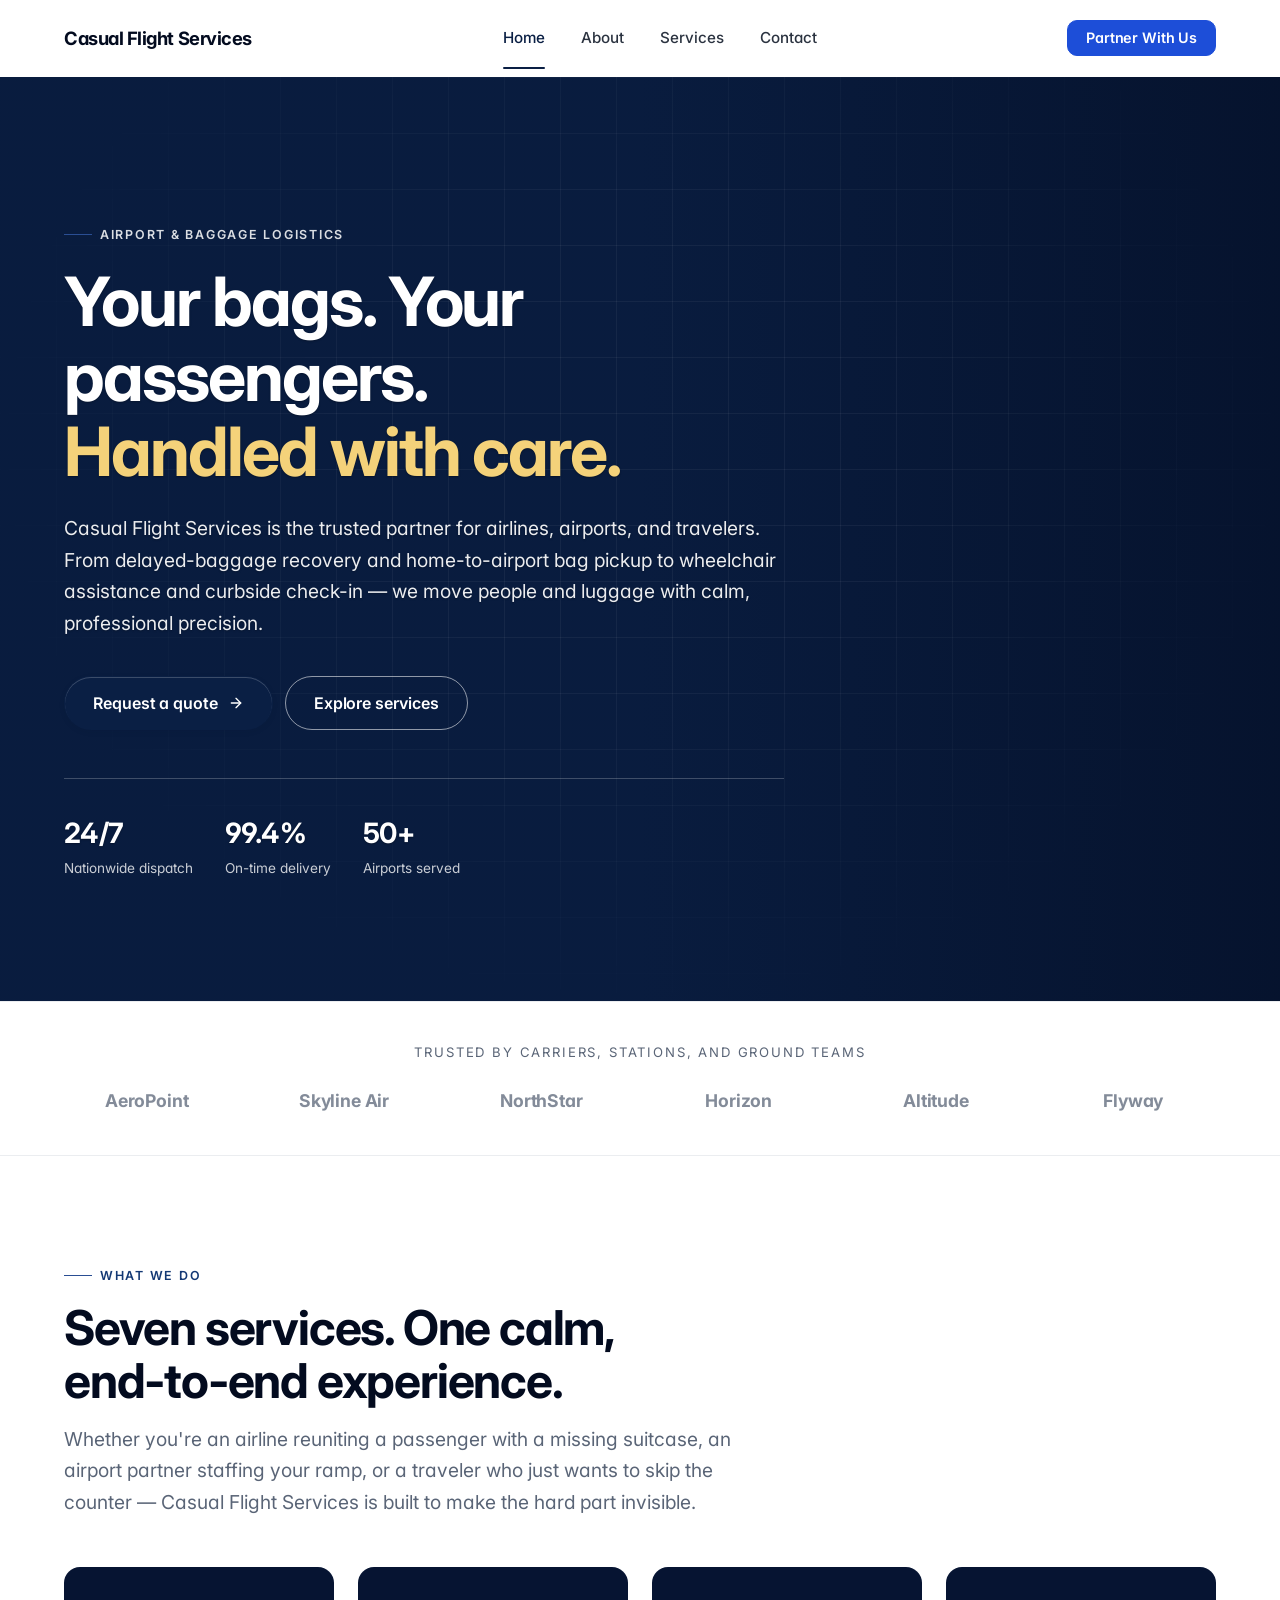
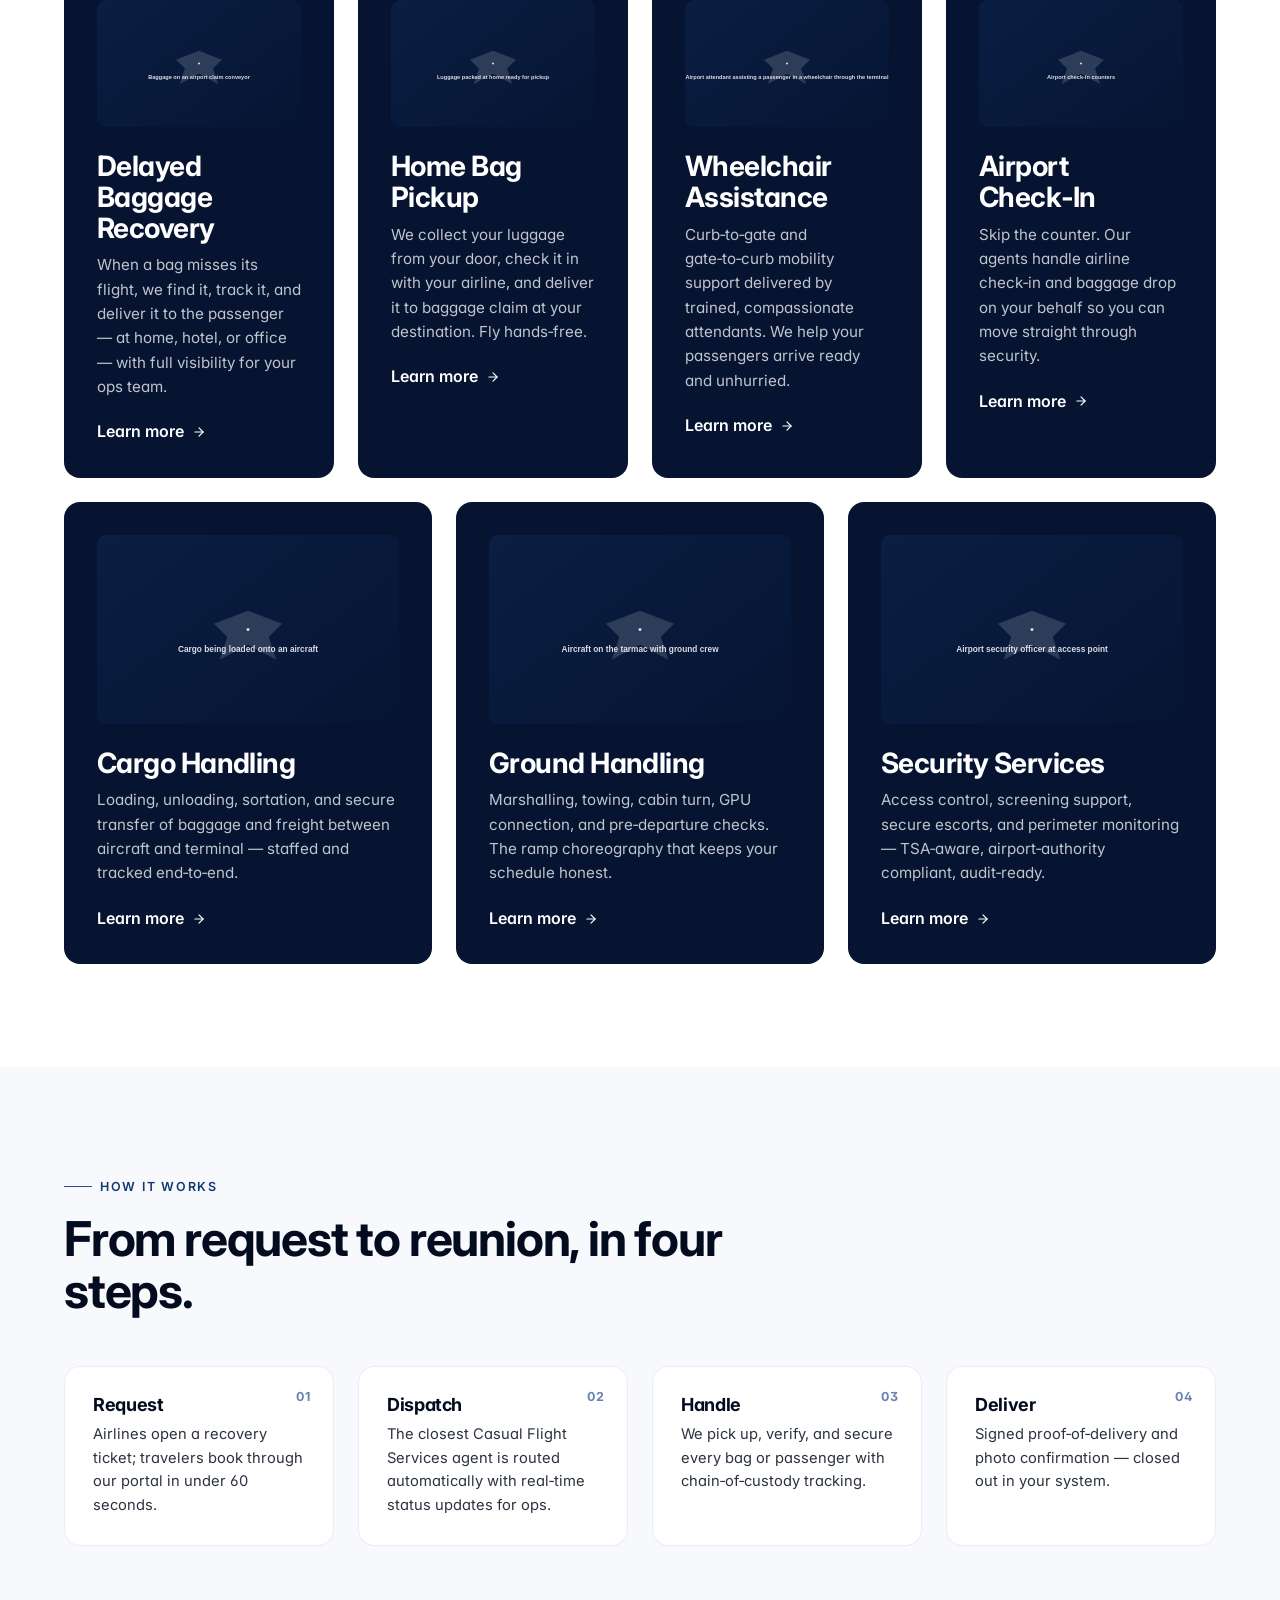
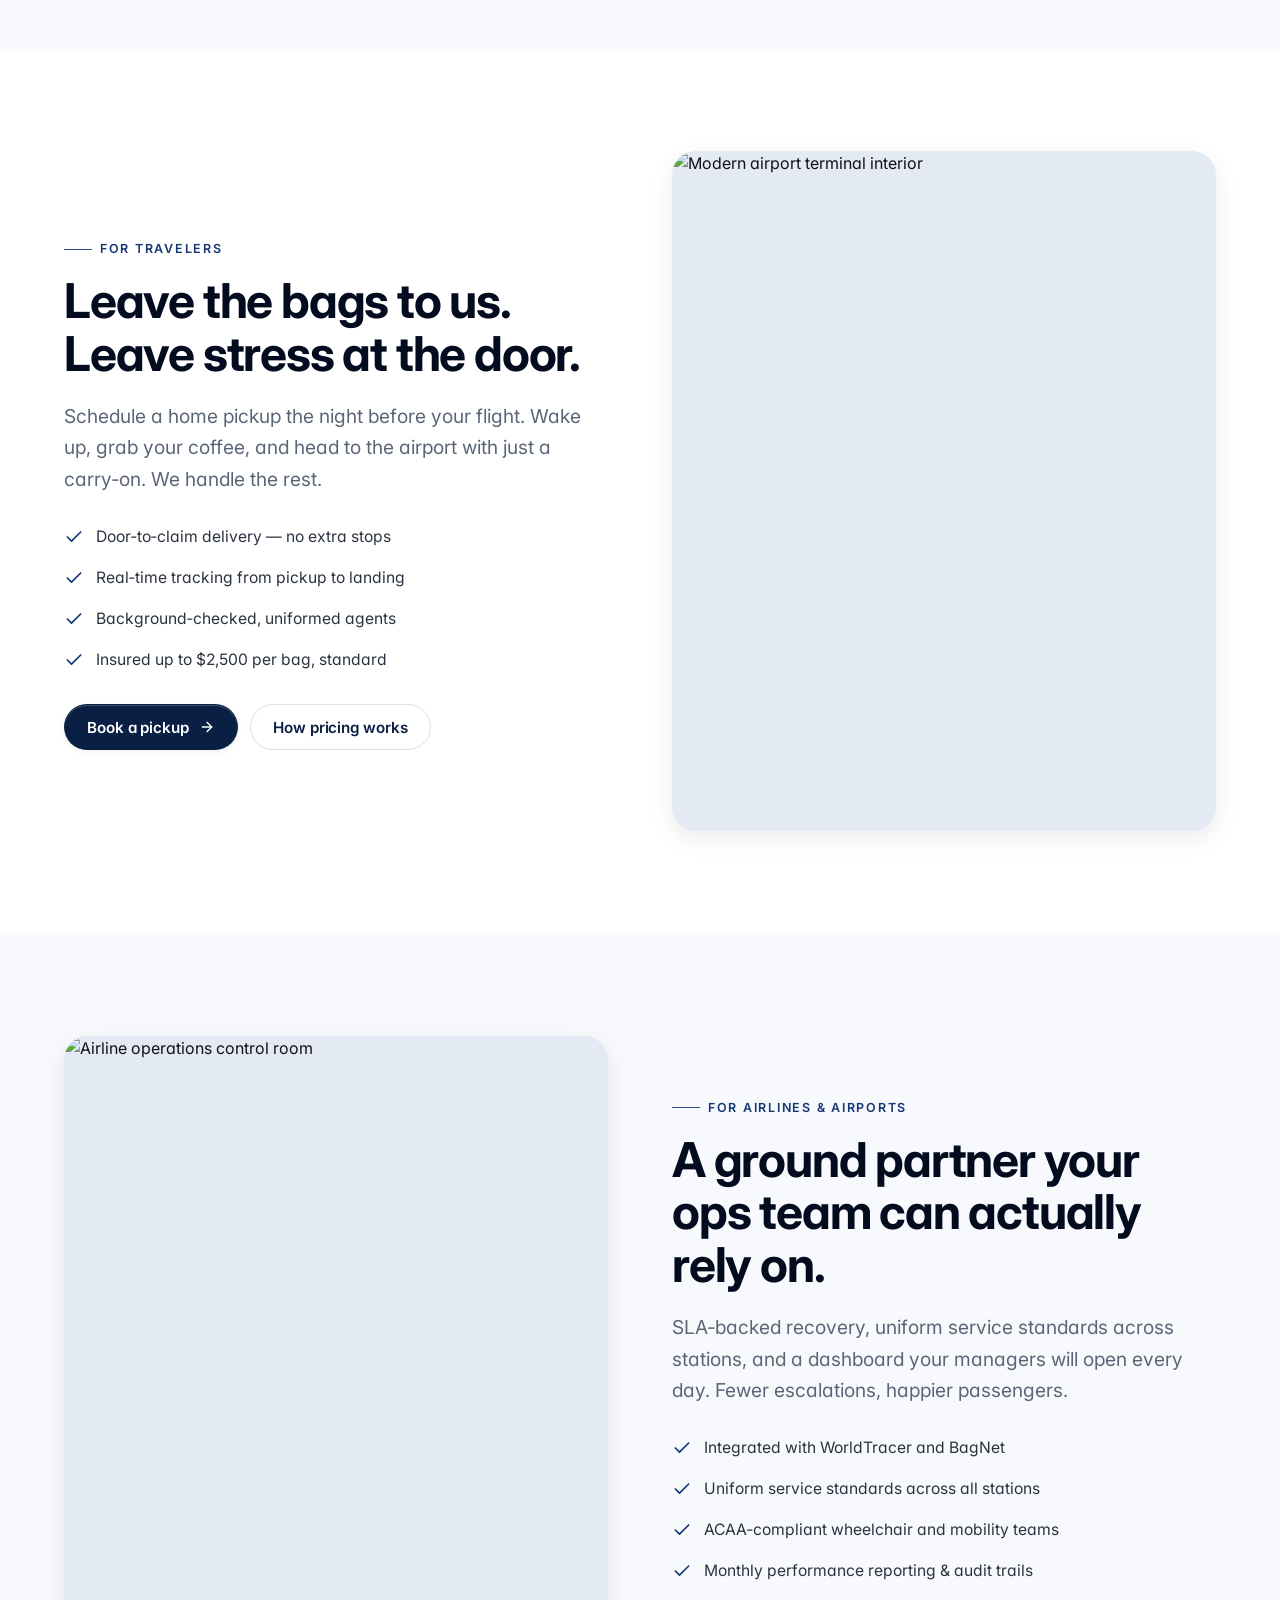
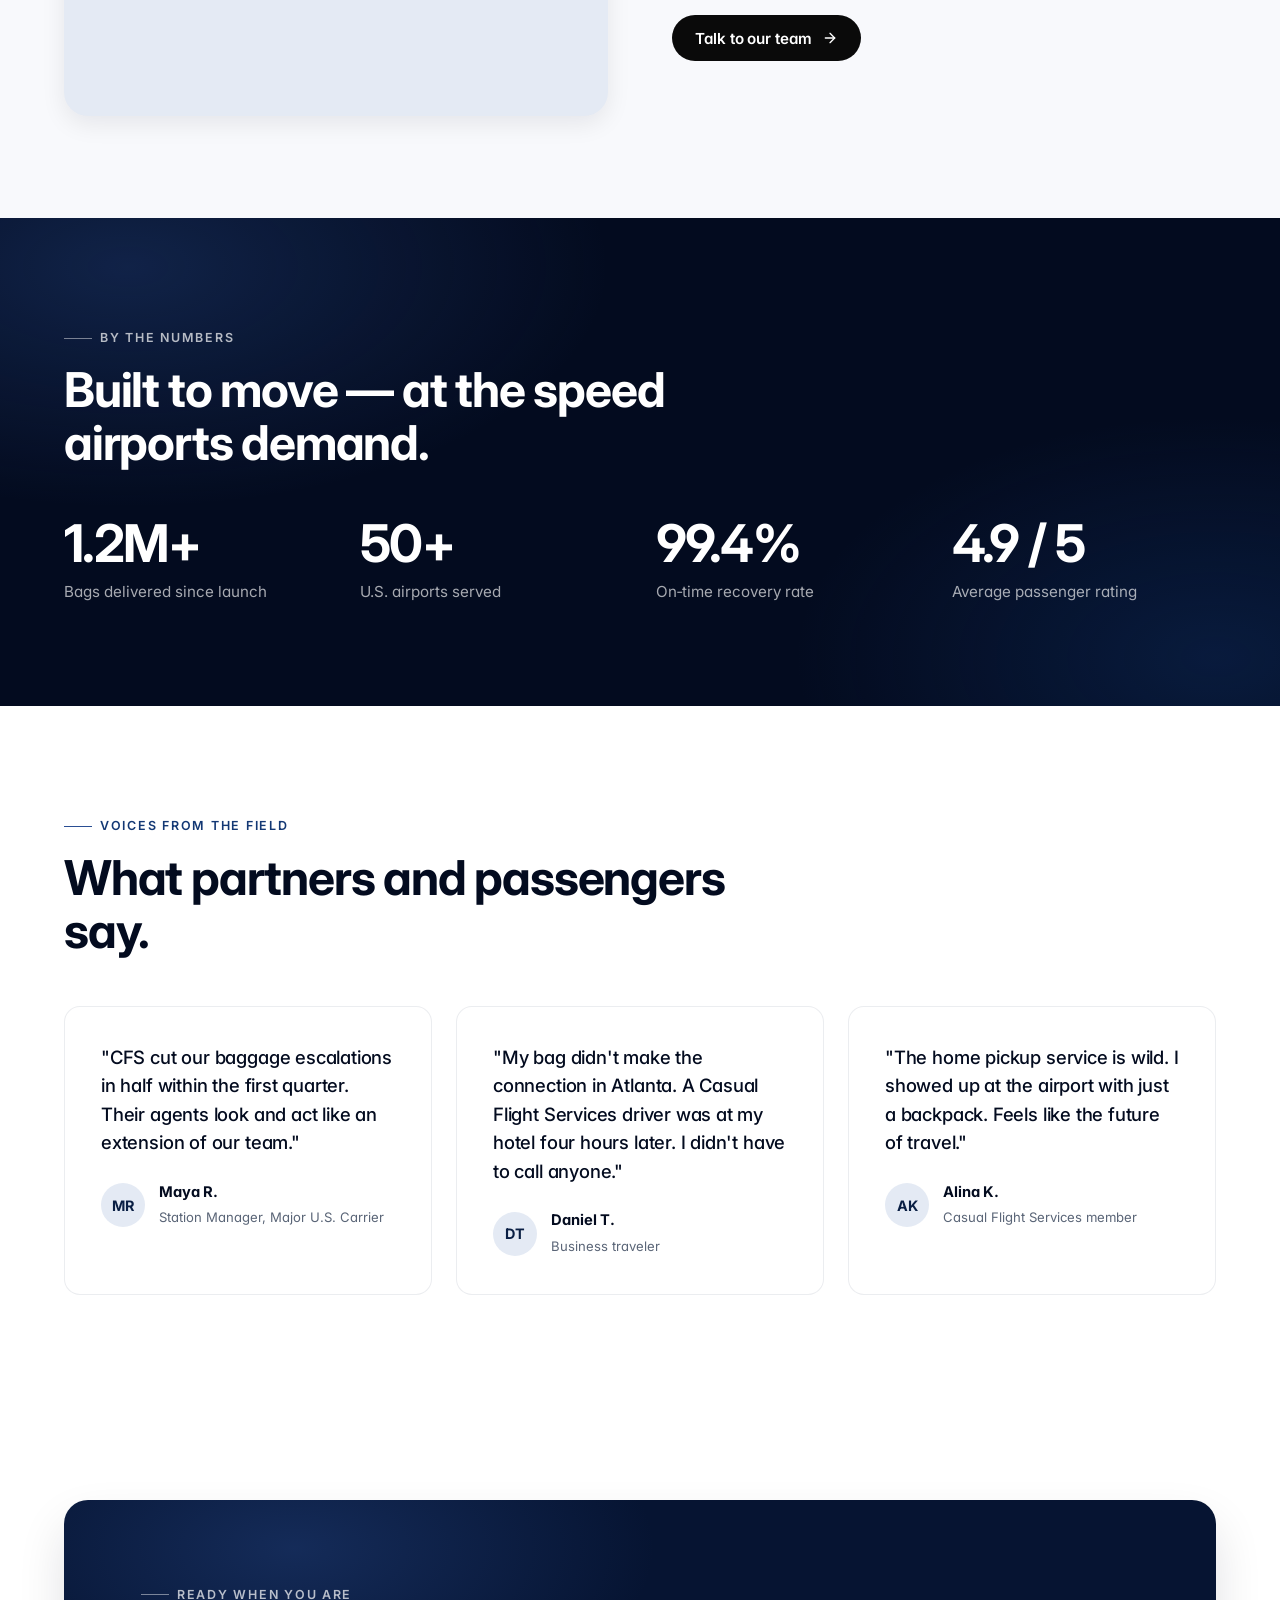
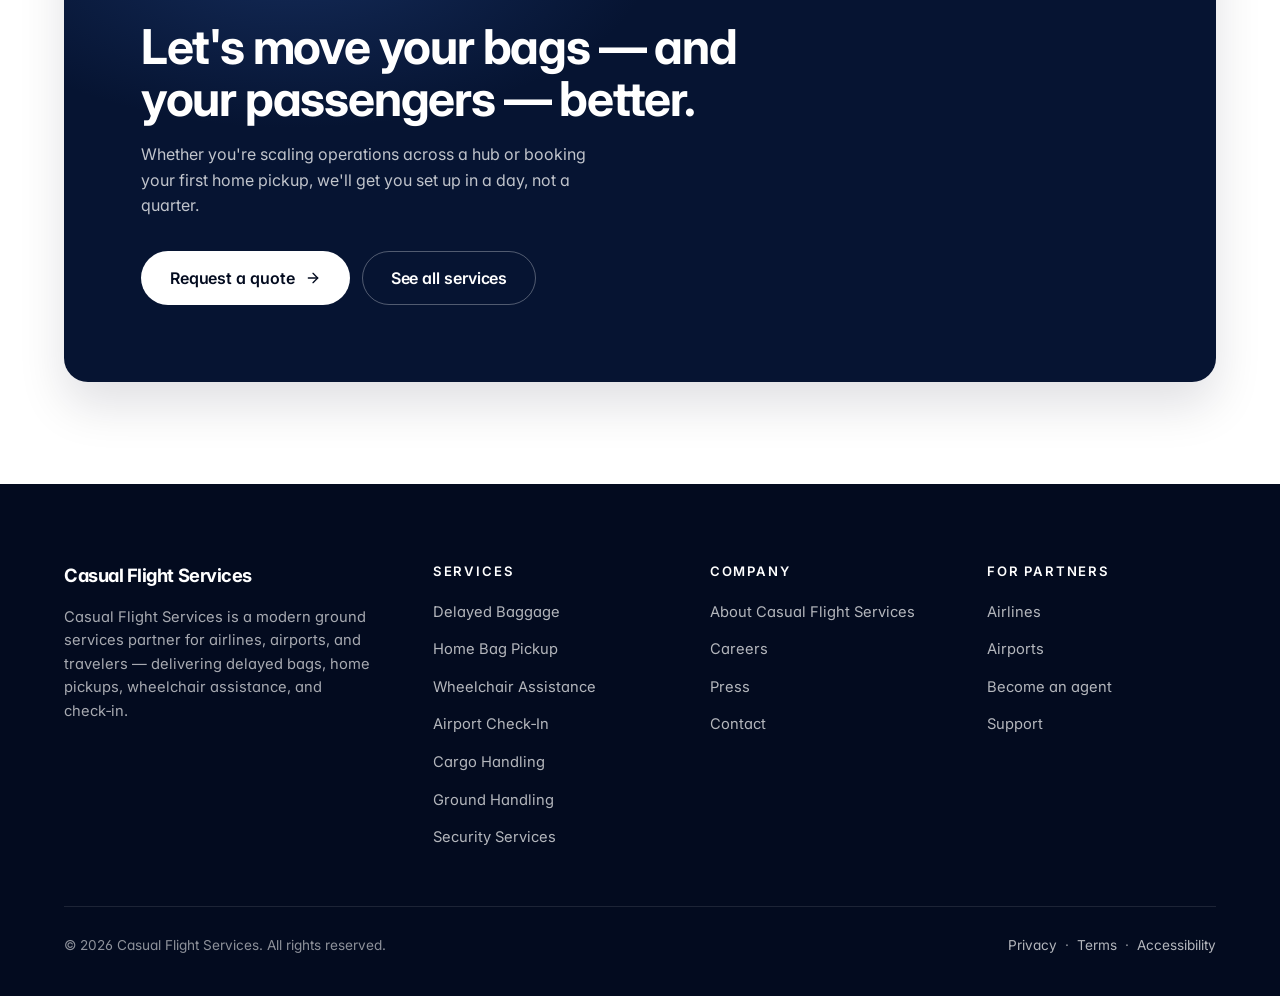
==== index.html @ b852914d "fix(hero): text contrast + remove right-side photo card Two follow-ups on the hero refresh:  1. Hero" ====
<!DOCTYPE html>
<html lang="en">
<head>
  <meta charset="UTF-8" />
  <meta name="viewport" content="width=device-width, initial-scale=1.0" />
  <title>Casual Flight Services — Baggage &amp; Airport Logistics, Handled</title>
  <meta name="description" content="Casual Flight Services delivers delayed bags, picks up luggage from your home, and provides wheelchair assistance and airport check-in — for passengers, airlines, and airports." />

  <!-- Inter -->
  <link rel="preconnect" href="https://fonts.googleapis.com" />
  <link rel="preconnect" href="https://fonts.gstatic.com" crossorigin />
  <link href="https://fonts.googleapis.com/css2?family=Inter:wght@400;500;600;700;800&display=swap" rel="stylesheet" />

  <link rel="stylesheet" href="css/styles.css" />
  <link rel="icon" type="image/svg+xml" href="data:image/svg+xml;utf8,<svg xmlns='http://www.w3.org/2000/svg' viewBox='0 0 64 64'><rect width='64' height='64' rx='14' fill='%230A1F44'/><circle cx='32' cy='32' r='5' fill='white'/></svg>" />
</head>
<body>

  <!-- Header -->
  <header class="site-header" id="siteHeader">
    <div class="container">
      <nav class="nav" aria-label="Main">
        <a href="index.html" class="brand" aria-label="Casual Flight Services home">
          Casual Flight Services
        </a>

        <ul class="nav-links">
          <li><a href="index.html" class="active">Home</a></li>
          <li><a href="about.html">About</a></li>
          <li><a href="services.html">Services</a></li>
          <li><a href="contact.html">Contact</a></li>
        </ul>

        <div class="nav-cta">
          <a href="partner.html" class="btn-partner" aria-label="Partner With Us — for airports, airlines, and ground handlers">Partner With Us</a>
          <button class="nav-toggle" id="navToggle" aria-label="Open menu" aria-expanded="false">
            <svg viewBox="0 0 24 24" width="22" height="22" fill="none" stroke="currentColor" stroke-width="2" stroke-linecap="round" stroke-linejoin="round"><line x1="3" y1="6" x2="21" y2="6"/><line x1="3" y1="12" x2="21" y2="12"/><line x1="3" y1="18" x2="21" y2="18"/></svg>
          </button>
        </div>
      </nav>
    </div>
    <div class="mobile-menu" id="mobileMenu">
      <ul>
        <li><a href="index.html" class="active">Home</a></li>
        <li><a href="about.html">About</a></li>
        <li><a href="services.html">Services</a></li>
        <li><a href="contact.html">Contact</a></li>
        <li><a href="partner.html" class="btn-partner btn-partner-mobile" aria-label="Partner With Us — for airports, airlines, and ground handlers">Partner With Us</a></li>
      </ul>
    </div>
  </header>

  <!-- Hero -->
  <section class="hero">
    <div class="container">
      <div class="hero-grid">
        <div>
          <span class="eyebrow reveal">Airport &amp; Baggage Logistics</span>
          <h1 class="reveal" data-delay="1">
            Your bags. Your passengers.<br/>
            <span class="accent">Handled with care.</span>
          </h1>
          <p class="lead reveal" data-delay="2">
            Casual Flight Services is the trusted partner for airlines, airports, and travelers.
            From delayed-baggage recovery and home-to-airport bag pickup to wheelchair assistance
            and curbside check-in — we move people and luggage with calm, professional precision.
          </p>
          <div class="hero-actions reveal" data-delay="3">
            <a href="contact.html" class="btn btn-primary btn-lg">
              Request a quote
              <svg viewBox="0 0 24 24" fill="none" stroke="currentColor" stroke-width="2" stroke-linecap="round" stroke-linejoin="round"><line x1="5" y1="12" x2="19" y2="12"/><polyline points="12 5 19 12 12 19"/></svg>
            </a>
            <a href="services.html" class="btn btn-ghost btn-lg">Explore services</a>
          </div>
          <div class="hero-meta reveal" data-delay="4">
            <div><strong>24/7</strong><span>Nationwide dispatch</span></div>
            <div><strong>99.4%</strong><span>On-time delivery</span></div>
            <div><strong>50+</strong><span>Airports served</span></div>
          </div>
        </div>

      </div>
    </div>
  </section>

  <!-- Partner / trust strip -->
  <div class="logo-strip">
    <div class="container">
      <p>Trusted by carriers, stations, and ground teams</p>
      <div class="logo-row">
        <span>AeroPoint</span>
        <span>Skyline Air</span>
        <span>NorthStar</span>
        <span>Horizon</span>
        <span>Altitude</span>
        <span>Flyway</span>
      </div>
    </div>
  </div>

  <!-- Services -->
  <section id="services">
    <div class="container">
      <div class="section-head reveal">
        <span class="eyebrow">What we do</span>
        <h2>Seven services. One calm, end‑to‑end experience.</h2>
        <p class="lead">Whether you're an airline reuniting a passenger with a missing suitcase, an airport partner staffing your ramp, or a traveler who just wants to skip the counter — Casual Flight Services is built to make the hard part invisible.</p>
      </div>

      <!-- Services grid — 4 on top, 3 centered on bottom (12-col CSS grid).
           Each card leads with a real photo thumbnail; on hover the card
           flips from navy to white via the .card.invert rules already in CSS. -->
      <div class="services-grid">
        <article class="card invert reveal" data-delay="1">
          <div class="card-media">
            <img src="https://images.unsplash.com/photo-1540339832862-474599807836?auto=format&fit=crop&w=900&q=80" alt="Baggage on an airport claim conveyor" loading="lazy" />
          </div>
          <h3>Delayed Baggage Recovery</h3>
          <p>When a bag misses its flight, we find it, track it, and deliver it to the passenger — at home, hotel, or office — with full visibility for your ops team.</p>
          <a href="delayed-baggage.html" class="link-arrow card-link">Learn more
            <svg viewBox="0 0 24 24" width="14" height="14" fill="none" stroke="currentColor" stroke-width="2" stroke-linecap="round" stroke-linejoin="round"><line x1="5" y1="12" x2="19" y2="12"/><polyline points="12 5 19 12 12 19"/></svg>
          </a>
        </article>

        <article class="card invert reveal" data-delay="2">
          <div class="card-media">
            <img src="https://images.unsplash.com/photo-1528605248644-14dd04022da1?auto=format&fit=crop&w=900&q=80" alt="Luggage packed at home ready for pickup" loading="lazy" />
          </div>
          <h3>Home Bag Pickup</h3>
          <p>We collect your luggage from your door, check it in with your airline, and deliver it to baggage claim at your destination. Fly hands‑free.</p>
          <a href="home-pickup.html" class="link-arrow card-link">Learn more
            <svg viewBox="0 0 24 24" width="14" height="14" fill="none" stroke="currentColor" stroke-width="2" stroke-linecap="round" stroke-linejoin="round"><line x1="5" y1="12" x2="19" y2="12"/><polyline points="12 5 19 12 12 19"/></svg>
          </a>
        </article>

        <article class="card invert reveal" data-delay="3">
          <div class="card-media">
            <img src="img/wheelchair-assistance.jpg" alt="Airport attendant assisting a passenger in a wheelchair through the terminal" loading="lazy" />
          </div>
          <h3>Wheelchair Assistance</h3>
          <p>Curb‑to‑gate and gate‑to‑curb mobility support delivered by trained, compassionate attendants. We help your passengers arrive ready and unhurried.</p>
          <a href="wheelchair-assistance.html" class="link-arrow card-link">Learn more
            <svg viewBox="0 0 24 24" width="14" height="14" fill="none" stroke="currentColor" stroke-width="2" stroke-linecap="round" stroke-linejoin="round"><line x1="5" y1="12" x2="19" y2="12"/><polyline points="12 5 19 12 12 19"/></svg>
          </a>
        </article>

        <article class="card invert reveal" data-delay="4">
          <div class="card-media">
            <img src="https://images.unsplash.com/photo-1578662996442-48f60103fc96?auto=format&fit=crop&w=900&q=80" alt="Airport check-in counters" loading="lazy" />
          </div>
          <h3>Airport Check‑In</h3>
          <p>Skip the counter. Our agents handle airline check‑in and baggage drop on your behalf so you can move straight through security.</p>
          <a href="airport-checkin.html" class="link-arrow card-link">Learn more
            <svg viewBox="0 0 24 24" width="14" height="14" fill="none" stroke="currentColor" stroke-width="2" stroke-linecap="round" stroke-linejoin="round"><line x1="5" y1="12" x2="19" y2="12"/><polyline points="12 5 19 12 12 19"/></svg>
          </a>
        </article>

        <article class="card invert reveal" data-delay="5">
          <div class="card-media">
            <img src="https://images.unsplash.com/photo-1601834912100-c8d2d11ce1ea?auto=format&fit=crop&w=900&q=80" alt="Cargo being loaded onto an aircraft" loading="lazy" />
          </div>
          <h3>Cargo Handling</h3>
          <p>Loading, unloading, sortation, and secure transfer of baggage and freight between aircraft and terminal — staffed and tracked end‑to‑end.</p>
          <a href="cargo-handling.html" class="link-arrow card-link">Learn more
            <svg viewBox="0 0 24 24" width="14" height="14" fill="none" stroke="currentColor" stroke-width="2" stroke-linecap="round" stroke-linejoin="round"><line x1="5" y1="12" x2="19" y2="12"/><polyline points="12 5 19 12 12 19"/></svg>
          </a>
        </article>

        <article class="card invert reveal" data-delay="6">
          <div class="card-media">
            <img src="https://images.unsplash.com/photo-1542838132-92c53300491e?auto=format&fit=crop&w=900&q=80" alt="Aircraft on the tarmac with ground crew" loading="lazy" />
          </div>
          <h3>Ground Handling</h3>
          <p>Marshalling, towing, cabin turn, GPU connection, and pre‑departure checks. The ramp choreography that keeps your schedule honest.</p>
          <a href="ground-handling.html" class="link-arrow card-link">Learn more
            <svg viewBox="0 0 24 24" width="14" height="14" fill="none" stroke="currentColor" stroke-width="2" stroke-linecap="round" stroke-linejoin="round"><line x1="5" y1="12" x2="19" y2="12"/><polyline points="12 5 19 12 12 19"/></svg>
          </a>
        </article>

        <article class="card invert reveal" data-delay="7">
          <div class="card-media">
            <img src="https://images.unsplash.com/photo-1576613109753-27804de2cba8?auto=format&fit=crop&w=900&q=80" alt="Airport security officer at access point" loading="lazy" />
          </div>
          <h3>Security Services</h3>
          <p>Access control, screening support, secure escorts, and perimeter monitoring — TSA‑aware, airport‑authority compliant, audit‑ready.</p>
          <a href="security-services.html" class="link-arrow card-link">Learn more
            <svg viewBox="0 0 24 24" width="14" height="14" fill="none" stroke="currentColor" stroke-width="2" stroke-linecap="round" stroke-linejoin="round"><line x1="5" y1="12" x2="19" y2="12"/><polyline points="12 5 19 12 12 19"/></svg>
          </a>
        </article>
      </div>
    </div>
  </section>

  <!-- How it works -->
  <section style="background: var(--off-white);">
    <div class="container">
      <div class="section-head reveal">
        <span class="eyebrow">How it works</span>
        <h2>From request to reunion, in four steps.</h2>
      </div>
      <div class="steps">
        <div class="step reveal" data-delay="1">
          <h4>Request</h4>
          <p>Airlines open a recovery ticket; travelers book through our portal in under 60 seconds.</p>
        </div>
        <div class="step reveal" data-delay="2">
          <h4>Dispatch</h4>
          <p>The closest Casual Flight Services agent is routed automatically with real‑time status updates for ops.</p>
        </div>
        <div class="step reveal" data-delay="3">
          <h4>Handle</h4>
          <p>We pick up, verify, and secure every bag or passenger with chain‑of‑custody tracking.</p>
        </div>
        <div class="step reveal" data-delay="4">
          <h4>Deliver</h4>
          <p>Signed proof‑of‑delivery and photo confirmation — closed out in your system.</p>
        </div>
      </div>
    </div>
  </section>

  <!-- Split: For passengers -->
  <section>
    <div class="container">
      <div class="split">
        <div class="split-text reveal">
          <span class="eyebrow">For travelers</span>
          <h2>Leave the bags to us. Leave stress at the door.</h2>
          <p class="lead">Schedule a home pickup the night before your flight. Wake up, grab your coffee, and head to the airport with just a carry‑on. We handle the rest.</p>
          <ul class="split-list">
            <li><svg viewBox="0 0 24 24" fill="none" stroke="currentColor" stroke-width="2" stroke-linecap="round" stroke-linejoin="round"><polyline points="20 6 9 17 4 12"/></svg>Door‑to‑claim delivery — no extra stops</li>
            <li><svg viewBox="0 0 24 24" fill="none" stroke="currentColor" stroke-width="2" stroke-linecap="round" stroke-linejoin="round"><polyline points="20 6 9 17 4 12"/></svg>Real‑time tracking from pickup to landing</li>
            <li><svg viewBox="0 0 24 24" fill="none" stroke="currentColor" stroke-width="2" stroke-linecap="round" stroke-linejoin="round"><polyline points="20 6 9 17 4 12"/></svg>Background‑checked, uniformed agents</li>
            <li><svg viewBox="0 0 24 24" fill="none" stroke="currentColor" stroke-width="2" stroke-linecap="round" stroke-linejoin="round"><polyline points="20 6 9 17 4 12"/></svg>Insured up to $2,500 per bag, standard</li>
          </ul>
          <div class="hero-actions" style="margin-top: 32px;">
            <a href="contact.html" class="btn btn-primary">Book a pickup
              <svg viewBox="0 0 24 24" fill="none" stroke="currentColor" stroke-width="2" stroke-linecap="round" stroke-linejoin="round"><line x1="5" y1="12" x2="19" y2="12"/><polyline points="12 5 19 12 12 19"/></svg>
            </a>
            <a href="services.html" class="btn btn-ghost">How pricing works</a>
          </div>
        </div>
        <div class="split-image reveal" data-delay="2" aria-hidden="true">
          <img src="https://images.unsplash.com/photo-1544620347-c4fd4a3d5957?auto=format&fit=crop&w=1200&q=80" alt="Modern airport terminal interior" />
        </div>
      </div>
    </div>
  </section>

  <!-- Split: For airlines -->
  <section style="background: var(--off-white);">
    <div class="container">
      <div class="split reverse">
        <div class="split-image reveal" aria-hidden="true">
          <img src="https://images.unsplash.com/photo-1542296332-2e4473faf563?auto=format&fit=crop&w=1200&q=80" alt="Airline operations control room" />
        </div>
        <div class="split-text reveal" data-delay="2">
          <span class="eyebrow">For airlines &amp; airports</span>
          <h2>A ground partner your ops team can actually rely on.</h2>
          <p class="lead">SLA‑backed recovery, uniform service standards across stations, and a dashboard your managers will open every day. Fewer escalations, happier passengers.</p>
          <ul class="split-list">
            <li><svg viewBox="0 0 24 24" fill="none" stroke="currentColor" stroke-width="2" stroke-linecap="round" stroke-linejoin="round"><polyline points="20 6 9 17 4 12"/></svg>Integrated with WorldTracer and BagNet</li>
            <li><svg viewBox="0 0 24 24" fill="none" stroke="currentColor" stroke-width="2" stroke-linecap="round" stroke-linejoin="round"><polyline points="20 6 9 17 4 12"/></svg>Uniform service standards across all stations</li>
            <li><svg viewBox="0 0 24 24" fill="none" stroke="currentColor" stroke-width="2" stroke-linecap="round" stroke-linejoin="round"><polyline points="20 6 9 17 4 12"/></svg>ACAA‑compliant wheelchair and mobility teams</li>
            <li><svg viewBox="0 0 24 24" fill="none" stroke="currentColor" stroke-width="2" stroke-linecap="round" stroke-linejoin="round"><polyline points="20 6 9 17 4 12"/></svg>Monthly performance reporting &amp; audit trails</li>
          </ul>
          <div class="hero-actions" style="margin-top: 32px;">
            <a href="contact.html" class="btn btn-dark">Talk to our team
              <svg viewBox="0 0 24 24" fill="none" stroke="currentColor" stroke-width="2" stroke-linecap="round" stroke-linejoin="round"><line x1="5" y1="12" x2="19" y2="12"/><polyline points="12 5 19 12 12 19"/></svg>
            </a>
          </div>
        </div>
      </div>
    </div>
  </section>

  <!-- Stats (dark) -->
  <section class="dark-section">
    <div class="container">
      <div class="section-head reveal">
        <span class="eyebrow light">By the numbers</span>
        <h2 style="color: #fff;">Built to move — at the speed airports demand.</h2>
      </div>
      <div class="stats">
        <div class="stat reveal" data-delay="1"><strong>1.2M+</strong><span>Bags delivered since launch</span></div>
        <div class="stat reveal" data-delay="2"><strong>50+</strong><span>U.S. airports served</span></div>
        <div class="stat reveal" data-delay="3"><strong>99.4%</strong><span>On‑time recovery rate</span></div>
        <div class="stat reveal" data-delay="4"><strong>4.9 / 5</strong><span>Average passenger rating</span></div>
      </div>
    </div>
  </section>

  <!-- Testimonials -->
  <section>
    <div class="container">
      <div class="section-head reveal">
        <span class="eyebrow">Voices from the field</span>
        <h2>What partners and passengers say.</h2>
      </div>
      <div class="grid grid-3">
        <div class="quote-card reveal" data-delay="1">
          <blockquote>"CFS cut our baggage escalations in half within the first quarter. Their agents look and act like an extension of our team."</blockquote>
          <div class="quote-meta">
            <div class="quote-avatar">MR</div>
            <div><strong>Maya R.</strong><span>Station Manager, Major U.S. Carrier</span></div>
          </div>
        </div>
        <div class="quote-card reveal" data-delay="2">
          <blockquote>"My bag didn't make the connection in Atlanta. A Casual Flight Services driver was at my hotel four hours later. I didn't have to call anyone."</blockquote>
          <div class="quote-meta">
            <div class="quote-avatar">DT</div>
            <div><strong>Daniel T.</strong><span>Business traveler</span></div>
          </div>
        </div>
        <div class="quote-card reveal" data-delay="3">
          <blockquote>"The home pickup service is wild. I showed up at the airport with just a backpack. Feels like the future of travel."</blockquote>
          <div class="quote-meta">
            <div class="quote-avatar">AK</div>
            <div><strong>Alina K.</strong><span>Casual Flight Services member</span></div>
          </div>
        </div>
      </div>
    </div>
  </section>

  <!-- CTA band -->
  <section>
    <div class="container">
      <div class="cta-band reveal">
        <span class="eyebrow light">Ready when you are</span>
        <h2 style="margin-top: 16px;">Let's move your bags — and your passengers — better.</h2>
        <p>Whether you're scaling operations across a hub or booking your first home pickup, we'll get you set up in a day, not a quarter.</p>
        <div class="hero-actions">
          <a href="contact.html" class="btn btn-light btn-lg">Request a quote
            <svg viewBox="0 0 24 24" fill="none" stroke="currentColor" stroke-width="2" stroke-linecap="round" stroke-linejoin="round"><line x1="5" y1="12" x2="19" y2="12"/><polyline points="12 5 19 12 12 19"/></svg>
          </a>
          <a href="services.html" class="btn btn-outline-light btn-lg">See all services</a>
        </div>
      </div>
    </div>
  </section>

  <!-- Footer -->
  <footer class="site-footer">
    <div class="container">
      <div class="footer-grid">
        <div class="footer-brand">
          <a href="index.html" class="brand">
            Casual Flight Services
          </a>
          <p>Casual Flight Services is a modern ground services partner for airlines, airports, and travelers — delivering delayed bags, home pickups, wheelchair assistance, and check‑in.</p>
        </div>
        <div class="footer-col">
          <h5>Services</h5>
          <ul>
            <li><a href="delayed-baggage.html">Delayed Baggage</a></li>
            <li><a href="home-pickup.html">Home Bag Pickup</a></li>
            <li><a href="wheelchair-assistance.html">Wheelchair Assistance</a></li>
            <li><a href="airport-checkin.html">Airport Check‑In</a></li>
            <li><a href="cargo-handling.html">Cargo Handling</a></li>
            <li><a href="ground-handling.html">Ground Handling</a></li>
            <li><a href="security-services.html">Security Services</a></li>
          </ul>
        </div>
        <div class="footer-col">
          <h5>Company</h5>
          <ul>
            <li><a href="about.html">About Casual Flight Services</a></li>
            <li><a href="about.html#careers">Careers</a></li>
            <li><a href="about.html#press">Press</a></li>
            <li><a href="contact.html">Contact</a></li>
          </ul>
        </div>
        <div class="footer-col">
          <h5>For Partners</h5>
          <ul>
            <li><a href="contact.html">Airlines</a></li>
            <li><a href="contact.html">Airports</a></li>
            <li><a href="contact.html">Become an agent</a></li>
            <li><a href="contact.html">Support</a></li>
          </ul>
        </div>
      </div>
      <div class="footer-bottom">
        <span>© 2026 Casual Flight Services. All rights reserved.</span>
        <span><a href="#">Privacy</a> &nbsp;·&nbsp; <a href="#">Terms</a> &nbsp;·&nbsp; <a href="#">Accessibility</a></span>
      </div>
    </div>
  </footer>

  <script src="js/main.js" defer></script>
</body>
</html>
---- css/styles.css ----
/* ==========================================================================
   Casual Flight Services — Stylesheet
   Palette: Navy / White / Black  •  Typeface: Inter
   ========================================================================== */

/* ---------- Design Tokens ---------- */
:root {
  --navy-900: #030B1F;
  --navy-800: #061432;
  --navy-700: #0A1F44;
  --navy-600: #0E2A5C;
  --navy-500: #133874;
  --navy-400: #2A4E93;
  --navy-300: #6782B5;
  --navy-100: #E4EAF4;
  --navy-50:  #F2F5FB;

  --white: #FFFFFF;
  --off-white: #F8F9FC;
  --surface: #FFFFFF;

  --black: #0A0A0A;
  --ink-900: #0F1216;
  --ink-700: #2B3340;
  --ink-500: #5A6577;
  --ink-300: #9AA3B2;
  --ink-200: #C7CDD8;
  --ink-100: #E4E7EC;

  --border: rgba(10, 31, 68, 0.08);
  --border-strong: rgba(10, 31, 68, 0.14);

  --shadow-xs: 0 1px 2px rgba(3, 11, 31, 0.04);
  --shadow-sm: 0 2px 6px rgba(3, 11, 31, 0.06);
  --shadow-md: 0 8px 24px rgba(3, 11, 31, 0.08);
  --shadow-lg: 0 24px 48px rgba(3, 11, 31, 0.12);

  --radius-sm: 6px;
  --radius-md: 10px;
  --radius-lg: 16px;
  --radius-xl: 24px;
  --radius-pill: 999px;

  --container: 1200px;
  --container-narrow: 920px;

  --ease: cubic-bezier(0.22, 1, 0.36, 1);
  --ease-snap: cubic-bezier(0.34, 1.56, 0.64, 1);

  --header-h: 76px;
}

/* ---------- Reset ---------- */
*, *::before, *::after { box-sizing: border-box; }
html, body { margin: 0; padding: 0; }
html { scroll-behavior: smooth; -webkit-text-size-adjust: 100%; }
body {
  font-family: 'Inter', -apple-system, BlinkMacSystemFont, 'Segoe UI', Roboto, sans-serif;
  font-size: 16px;
  line-height: 1.6;
  color: var(--ink-900);
  background: var(--white);
  -webkit-font-smoothing: antialiased;
  -moz-osx-font-smoothing: grayscale;
  font-feature-settings: 'ss01', 'cv11';
}
img, svg { display: block; max-width: 100%; height: auto; }
button { font-family: inherit; cursor: pointer; border: 0; background: none; }
a { color: inherit; text-decoration: none; }
ul, ol { margin: 0; padding: 0; list-style: none; }
input, textarea, select { font-family: inherit; font-size: inherit; color: inherit; }

/* ---------- Typography ---------- */
h1, h2, h3, h4, h5, h6 {
  margin: 0;
  font-weight: 700;
  letter-spacing: -0.02em;
  color: var(--navy-900);
  line-height: 1.1;
}
h1 { font-size: clamp(2.25rem, 4.5vw + 1rem, 4.25rem); letter-spacing: -0.03em; }
h2 { font-size: clamp(1.75rem, 2.5vw + 1rem, 3rem); letter-spacing: -0.025em; }
h3 { font-size: clamp(1.25rem, 1vw + 1rem, 1.75rem); }
h4 { font-size: 1.125rem; }
p  { margin: 0; color: var(--ink-700); }

.eyebrow {
  display: inline-flex;
  align-items: center;
  gap: 8px;
  font-size: 0.78rem;
  font-weight: 600;
  letter-spacing: 0.14em;
  text-transform: uppercase;
  color: var(--navy-500);
}
.eyebrow::before {
  content: '';
  width: 28px;
  height: 1px;
  background: var(--navy-400);
  display: inline-block;
}
.eyebrow.light { color: rgba(255, 255, 255, 0.7); }
.eyebrow.light::before { background: rgba(255, 255, 255, 0.45); }

.lead {
  font-size: clamp(1.05rem, 0.35vw + 1rem, 1.2rem);
  color: var(--ink-500);
  line-height: 1.65;
  max-width: 62ch;
}

/* ---------- Layout ---------- */
.container {
  width: 100%;
  max-width: var(--container);
  margin: 0 auto;
  padding: 0 24px;
}
.container.narrow { max-width: var(--container-narrow); }

section { padding: clamp(64px, 8vw, 112px) 0; }
.section-head {
  max-width: 680px;
  margin: 0 0 48px;
}
.section-head .eyebrow { margin-bottom: 16px; }
.section-head p { margin-top: 16px; }

.grid { display: grid; gap: 24px; }
.grid-2 { grid-template-columns: repeat(2, minmax(0, 1fr)); }
.grid-3 { grid-template-columns: repeat(3, minmax(0, 1fr)); }
.grid-4 { grid-template-columns: repeat(4, minmax(0, 1fr)); }

.divider {
  height: 1px;
  background: var(--border);
  border: 0;
  margin: 0;
}

/* ---------- Header / Nav ---------- */
.site-header {
  position: sticky;
  top: 0;
  z-index: 50;
  background: rgba(255, 255, 255, 0.82);
  backdrop-filter: saturate(180%) blur(12px);
  -webkit-backdrop-filter: saturate(180%) blur(12px);
  border-bottom: 1px solid transparent;
  transition: border-color 0.3s var(--ease), background 0.3s var(--ease);
}
.site-header.scrolled {
  border-bottom-color: var(--border);
  background: rgba(255, 255, 255, 0.95);
}
.nav {
  display: flex;
  align-items: center;
  justify-content: space-between;
  height: var(--header-h);
}
.brand {
  display: inline-flex;
  align-items: baseline;
  gap: 2px;
  font-family: 'Inter', sans-serif;
  font-weight: 700;
  font-size: 1.15rem;
  letter-spacing: -0.025em;
  color: var(--navy-900);
  line-height: 1;
  white-space: nowrap;
}
.brand .dot {
  width: 6px;
  height: 6px;
  border-radius: 50%;
  background: var(--navy-500);
  margin: 0 2px 3px 4px;
  align-self: center;
  flex: 0 0 6px;
}
@media (max-width: 480px) {
  .brand { font-size: 1rem; }
}
.nav-links {
  display: flex;
  align-items: center;
  gap: 36px;
}
.nav-links a {
  font-size: 0.95rem;
  font-weight: 500;
  color: var(--ink-700);
  transition: color 0.2s var(--ease);
  position: relative;
}
.nav-links a:hover,
.nav-links a.active {
  color: var(--navy-700);
}
.nav-links a.active::after {
  content: '';
  position: absolute;
  left: 0; right: 0; bottom: -22px;
  height: 2px;
  background: var(--navy-700);
  border-radius: 2px;
}
.nav-cta { display: inline-flex; align-items: center; gap: 12px; }
.nav-toggle {
  display: none;
  width: 44px;
  height: 44px;
  border-radius: 10px;
  color: var(--navy-900);
}
.nav-toggle svg { margin: auto; }

@media (max-width: 900px) {
  .nav-links, .nav-cta .btn-ghost { display: none; }
  .nav-toggle { display: grid; place-items: center; }
}
.mobile-menu {
  display: none;
  border-top: 1px solid var(--border);
  background: var(--white);
}
.mobile-menu.open { display: block; }
.mobile-menu ul {
  display: grid;
  gap: 4px;
  padding: 16px 24px 24px;
}
.mobile-menu a {
  display: block;
  padding: 14px 4px;
  font-weight: 500;
  color: var(--ink-900);
  border-bottom: 1px solid var(--border);
}
.mobile-menu .btn { margin-top: 12px; width: 100%; justify-content: center; }
/* Sub-item under Contact in the mobile menu — indented + slightly lighter so
   the parent-child relationship is obvious without nested <ul> markup. */
.mobile-menu a.mobile-subitem {
  padding-left: 20px;
  color: var(--ink-700);
  font-weight: 500;
  position: relative;
}
.mobile-menu a.mobile-subitem::before {
  content: '';
  position: absolute;
  left: 4px; top: 50%;
  transform: translateY(-50%);
  width: 10px; height: 1px;
  background: var(--ink-500, #94a3b8);
}

/* ── Contact dropdown (desktop) ────────────────────────────────────── */
.nav-links .has-dropdown { position: relative; }
.nav-links .nav-dropdown-trigger {
  display: inline-flex;
  align-items: center;
  gap: 4px;
}
.nav-links .nav-caret {
  transition: transform 0.2s var(--ease);
  opacity: 0.7;
}
.nav-links .has-dropdown:hover .nav-caret,
.nav-links .has-dropdown:focus-within .nav-caret {
  transform: rotate(180deg);
}
.nav-submenu {
  position: absolute;
  top: 100%;
  right: 0;
  margin-top: 14px;
  min-width: 200px;
  padding: 8px;
  background: var(--white);
  border: 1px solid var(--border);
  border-radius: 12px;
  box-shadow: 0 12px 28px -8px rgba(15, 23, 42, 0.16),
              0 2px 6px -2px rgba(15, 23, 42, 0.08);
  list-style: none;
  display: none;
  z-index: 60;
}
.nav-submenu::before {
  /* Invisible bridge so the menu doesn't close when the cursor crosses
     the gap between trigger and submenu. */
  content: '';
  position: absolute;
  top: -14px; left: 0; right: 0; height: 14px;
}
.nav-submenu li { margin: 0; }
.nav-submenu a {
  display: block;
  padding: 10px 12px;
  border-radius: 8px;
  font-size: 0.92rem;
  color: var(--ink-700);
  white-space: nowrap;
}
.nav-submenu a:hover,
.nav-submenu a.active {
  background: var(--off-white, #f8f9fc);
  color: var(--navy-900);
}
.nav-submenu a.active::after { content: none; }
.nav-links .has-dropdown:hover .nav-submenu,
.nav-links .has-dropdown:focus-within .nav-submenu,
.nav-links .has-dropdown.open .nav-submenu {
  display: block;
}

/* ---------- Buttons ---------- */
.btn {
  display: inline-flex;
  align-items: center;
  justify-content: center;
  gap: 10px;
  padding: 14px 22px;
  border-radius: var(--radius-pill);
  font-weight: 600;
  font-size: 0.95rem;
  letter-spacing: -0.005em;
  line-height: 1;
  transition: transform 0.2s var(--ease), background 0.25s var(--ease),
              color 0.25s var(--ease), box-shadow 0.25s var(--ease),
              border-color 0.25s var(--ease);
  white-space: nowrap;
  cursor: pointer;
  border: 1px solid transparent;
}
.btn svg { width: 16px; height: 16px; transition: transform 0.25s var(--ease); }
.btn:hover svg { transform: translateX(3px); }

.btn-primary {
  background: var(--navy-700);
  color: var(--white);
  box-shadow: 0 1px 0 rgba(255,255,255,0.2) inset, var(--shadow-sm);
}
.btn-primary:hover { background: var(--navy-800); box-shadow: var(--shadow-md); transform: translateY(-1px); }

.btn-dark {
  background: var(--black);
  color: var(--white);
}
.btn-dark:hover { background: var(--ink-900); transform: translateY(-1px); }

.btn-ghost {
  background: transparent;
  color: var(--navy-700);
  border-color: var(--border-strong);
}
.btn-ghost:hover { background: var(--navy-50); border-color: var(--navy-300); }

.btn-light {
  background: var(--white);
  color: var(--navy-900);
}
.btn-light:hover { background: var(--off-white); transform: translateY(-1px); }

.btn-outline-light {
  background: transparent;
  color: var(--white);
  border-color: rgba(255,255,255,0.3);
}
.btn-outline-light:hover { background: rgba(255,255,255,0.08); border-color: rgba(255,255,255,0.55); }

.btn-sm { padding: 10px 16px; font-size: 0.875rem; }
.btn-lg { padding: 18px 28px; font-size: 1rem; }

.link-arrow {
  display: inline-flex;
  align-items: center;
  gap: 8px;
  font-weight: 600;
  color: var(--navy-700);
}
.link-arrow svg { transition: transform 0.25s var(--ease); }
.link-arrow:hover svg { transform: translateX(4px); }

/* ---------- Hero ---------- */
.hero {
  position: relative;
  padding: clamp(80px, 12vw, 140px) 0 clamp(64px, 10vw, 120px);
  overflow: hidden;
  /* Full-width hero photo (airport marshaller) + dark navy gradient
     overlay. Gradient is heavier on the left half so the text column
     stays fully readable; right side fades to let the photo show
     through. */
  background:
    linear-gradient(to right, rgba(10,31,68,0.85) 50%, rgba(10,31,68,0.40) 100%),
    url("https://images.unsplash.com/photo-1436491865332-7a61a109cc05?auto=format&fit=crop&w=1920&q=85") center / cover no-repeat,
    var(--navy-900);
}
/* Decorative grid overlay — re-tuned to a very faint white so it still
   reads as texture against the dark photo without competing with it. */
.hero::after {
  content: '';
  position: absolute;
  inset: 0;
  background-image:
    linear-gradient(to right, rgba(255,255,255,0.05) 1px, transparent 1px),
    linear-gradient(to bottom, rgba(255,255,255,0.05) 1px, transparent 1px);
  background-size: 56px 56px;
  mask-image: radial-gradient(ellipse at 50% 40%, black 30%, transparent 75%);
  -webkit-mask-image: radial-gradient(ellipse at 50% 40%, black 30%, transparent 75%);
  pointer-events: none;
}
@media (max-width: 1024px) {
  /* On mobile the layout stacks — switch to a top-to-bottom overlay so
     the photo reads through the full width and the text sits over
     consistent darkness. */
  .hero {
    background:
      linear-gradient(to bottom, rgba(10,31,68,0.80) 0%, rgba(10,31,68,0.92) 100%),
      url("https://images.unsplash.com/photo-1436491865332-7a61a109cc05?auto=format&fit=crop&w=1920&q=85") center / cover no-repeat,
      var(--navy-900);
  }
}
.hero .container { position: relative; z-index: 1; }
.hero-grid {
  display: grid;
  grid-template-columns: 1.05fr 0.95fr;
  gap: 64px;
  align-items: center;
}
.hero h1 { margin-top: 20px; }
.hero h1 .accent { color: var(--navy-500); }
.hero p.lead { margin-top: 24px; }
.hero-actions {
  display: flex;
  gap: 12px;
  flex-wrap: wrap;
  margin-top: 36px;
}
.hero-meta {
  display: flex;
  gap: 32px;
  margin-top: 48px;
  padding-top: 32px;
  border-top: 1px solid var(--border);
  flex-wrap: wrap;
}
.hero-meta div strong {
  display: block;
  font-size: 1.75rem;
  font-weight: 700;
  letter-spacing: -0.02em;
  color: var(--navy-900);
}
.hero-meta div span {
  font-size: 0.85rem;
  color: var(--ink-500);
}

/* ── Hero text on dark photographic background ─────────────────────
   These overrides MUST come after the base .hero h1 / .hero-meta
   rules above — equal-specificity rules later in source order win.
   The previous attempt to set these earlier in the stylesheet was
   silently clobbered, which is why the meta numbers + accent kept
   rendering navy on navy. */
.hero .eyebrow { color: rgba(255,255,255,0.85); }
.hero h1 { color: #ffffff; text-shadow: 0 1px 2px rgba(0,0,0,0.25); }
.hero p.lead {
  color: rgba(255,255,255,0.92);
  text-shadow: 0 1px 2px rgba(0,0,0,0.25);
}
/* "Handle with care." accent — warm gold pulled from the marshaller's
   vest in the photo. Reads cleanly against the dark navy overlay and
   stops the line from blending into the body color. */
.hero h1 .accent {
  color: #F4D27A;
  text-shadow: 0 1px 2px rgba(0,0,0,0.35);
}
.hero-meta { border-top-color: rgba(255,255,255,0.22); }
.hero-meta div strong {
  color: #ffffff;
  text-shadow: 0 1px 2px rgba(0,0,0,0.3);
}
.hero-meta div span { color: rgba(255,255,255,0.78); }
.hero .btn-ghost {
  color: #ffffff;
  border-color: rgba(255,255,255,0.55);
}
.hero .btn-ghost:hover {
  background: rgba(255,255,255,0.10);
  border-color: rgba(255,255,255,0.85);
  color: #ffffff;
}
/* With the hero-visual removed the text column should breathe across
   the full width but the copy should stay left-aligned and capped. */
.hero-grid:not(:has(.hero-visual)) {
  grid-template-columns: minmax(0, 720px);
}

.hero-visual {
  position: relative;
  aspect-ratio: 5 / 6;
  border-radius: var(--radius-xl);
  overflow: hidden;
  box-shadow: var(--shadow-lg);
  background: var(--navy-800);
}
.hero-visual img {
  width: 100%; height: 100%;
  object-fit: cover;
  filter: saturate(1.02) contrast(1.02);
}
.hero-visual::after {
  content: '';
  position: absolute; inset: 0;
  background: linear-gradient(160deg, rgba(3,11,31,0.25), rgba(3,11,31,0) 45%);
}
.hero-card {
  position: absolute;
  left: 20px; right: 20px; bottom: 20px;
  padding: 18px 20px;
  background: rgba(255,255,255,0.96);
  backdrop-filter: blur(10px);
  border-radius: var(--radius-md);
  box-shadow: var(--shadow-md);
  display: flex;
  align-items: center;
  gap: 14px;
  z-index: 2;
}
.hero-card .pulse {
  width: 10px; height: 10px; border-radius: 50%;
  background: #22C55E;
  box-shadow: 0 0 0 4px rgba(34,197,94,0.15);
  flex: 0 0 10px;
}
.hero-card strong { display: block; font-size: 0.92rem; color: var(--navy-900); }
.hero-card span { font-size: 0.82rem; color: var(--ink-500); }

/* ---------- Logo strip ---------- */
.logo-strip {
  padding: 40px 0;
  border-top: 1px solid var(--border);
  border-bottom: 1px solid var(--border);
}
.logo-strip p {
  text-align: center;
  font-size: 0.82rem;
  letter-spacing: 0.14em;
  text-transform: uppercase;
  color: var(--ink-500);
  margin-bottom: 24px;
}
.logo-row {
  display: grid;
  grid-template-columns: repeat(6, 1fr);
  gap: 32px;
  align-items: center;
  opacity: 0.75;
}
.logo-row span {
  text-align: center;
  font-weight: 700;
  letter-spacing: -0.01em;
  color: var(--ink-500);
  font-size: 1.1rem;
  font-family: 'Inter', sans-serif;
}

/* ---------- Cards / Services ---------- */
.card {
  position: relative;
  background: var(--white);
  border: 1px solid var(--border);
  border-radius: var(--radius-lg);
  padding: 32px;
  transition: transform 0.3s var(--ease), box-shadow 0.3s var(--ease), border-color 0.3s var(--ease);
  overflow: hidden;
}
.card:hover {
  transform: translateY(-4px);
  box-shadow: var(--shadow-md);
  border-color: var(--border-strong);
}
.card-icon {
  width: 52px; height: 52px;
  border-radius: 12px;
  background: var(--navy-50);
  color: var(--navy-700);
  display: grid; place-items: center;
  margin-bottom: 24px;
}
.card-icon svg { width: 24px; height: 24px; }
.card h3 { margin-bottom: 10px; }
.card p { font-size: 0.95rem; }
.card .card-link {
  margin-top: 20px;
  display: inline-flex;
}
.card.feature {
  background: var(--navy-800);
  color: var(--white);
  border-color: transparent;
}
.card.feature h3 { color: var(--white); }
.card.feature p { color: rgba(255,255,255,0.75); }
.card.feature .card-icon { background: rgba(255,255,255,0.08); color: var(--white); }
.card.feature .link-arrow { color: var(--white); }

/* Invert variant — starts navy, flips to white on hover (keeps the lift) */
.card.invert {
  background: var(--navy-800);
  color: var(--white);
  border-color: transparent;
  transition: transform 0.3s var(--ease), box-shadow 0.3s var(--ease),
              background 0.3s var(--ease), border-color 0.3s var(--ease),
              color 0.3s var(--ease);
}
.card.invert h3 { color: var(--white); transition: color 0.3s var(--ease); }
.card.invert p { color: rgba(255,255,255,0.75); transition: color 0.3s var(--ease); }
.card.invert .card-icon {
  background: rgba(255,255,255,0.08);
  color: var(--white);
  transition: background 0.3s var(--ease), color 0.3s var(--ease);
}
.card.invert .link-arrow { color: var(--white); transition: color 0.3s var(--ease); }

.card.invert:hover {
  background: var(--white);
  color: var(--ink-900);
  border-color: var(--border-strong);
}
.card.invert:hover h3 { color: var(--navy-900); }
.card.invert:hover p { color: var(--ink-700); }
.card.invert:hover .card-icon {
  background: var(--navy-50);
  color: var(--navy-700);
}
.card.invert:hover .link-arrow { color: var(--navy-700); }

/* Media card variant (has image) */
.card.media { padding: 0; display: flex; flex-direction: column; }
.card.media .card-image {
  aspect-ratio: 16/10;
  background: var(--navy-100);
  overflow: hidden;
}
.card.media .card-image img { width: 100%; height: 100%; object-fit: cover; transition: transform 0.6s var(--ease); }
.card.media:hover .card-image img { transform: scale(1.04); }
.card.media .card-body { padding: 28px; }

/* ---------- Steps / How it works ---------- */
.steps {
  display: grid;
  grid-template-columns: repeat(4, 1fr);
  gap: 24px;
  counter-reset: step;
}
.step {
  padding: 28px;
  border-radius: var(--radius-lg);
  background: var(--white);
  border: 1px solid var(--border);
  counter-increment: step;
  position: relative;
}
.step::before {
  content: '0' counter(step);
  position: absolute;
  top: 20px; right: 22px;
  font-size: 0.78rem;
  font-weight: 700;
  letter-spacing: 0.1em;
  color: var(--navy-300);
}
.step h4 { margin-bottom: 8px; color: var(--navy-900); }
.step p { font-size: 0.92rem; }

/* ---------- Split (image + text) ---------- */
.split {
  display: grid;
  grid-template-columns: 1fr 1fr;
  gap: 64px;
  align-items: center;
}
.split.reverse .split-text { order: 2; }
.split-image {
  aspect-ratio: 4/5;
  border-radius: var(--radius-xl);
  overflow: hidden;
  box-shadow: var(--shadow-md);
  background: var(--navy-100);
}
.split-image img { width: 100%; height: 100%; object-fit: cover; }
.split-text h2 { margin-top: 16px; }
.split-text p { margin-top: 20px; }
.split-list { margin-top: 28px; display: grid; gap: 16px; }
.split-list li {
  display: flex; gap: 12px; align-items: flex-start;
  color: var(--ink-700);
  font-size: 0.98rem;
}
.split-list svg {
  flex: 0 0 20px;
  width: 20px; height: 20px;
  color: var(--navy-500);
  margin-top: 3px;
}

/* ---------- Dark section (CTA / stats) ---------- */
.dark-section {
  background:
    radial-gradient(800px 400px at 10% 10%, rgba(42, 78, 147, 0.35), transparent 60%),
    radial-gradient(700px 400px at 95% 90%, rgba(19, 56, 116, 0.35), transparent 60%),
    var(--navy-900);
  color: var(--white);
  position: relative;
  overflow: hidden;
}
.dark-section h1, .dark-section h2, .dark-section h3, .dark-section h4 { color: var(--white); }
.dark-section p { color: rgba(255,255,255,0.75); }

.stats {
  display: grid;
  grid-template-columns: repeat(4, 1fr);
  gap: 32px;
}
.stat strong {
  display: block;
  font-size: clamp(2rem, 3vw + 1rem, 3.25rem);
  font-weight: 700;
  letter-spacing: -0.03em;
  color: var(--white);
  line-height: 1;
}
.stat span {
  display: block;
  margin-top: 10px;
  color: rgba(255,255,255,0.65);
  font-size: 0.95rem;
}

.cta-band {
  position: relative;
  border-radius: var(--radius-xl);
  padding: clamp(48px, 6vw, 80px);
  background:
    radial-gradient(600px 300px at 20% 10%, rgba(42, 78, 147, 0.4), transparent 60%),
    var(--navy-800);
  color: var(--white);
  overflow: hidden;
  box-shadow: var(--shadow-lg);
}
.cta-band h2 { color: var(--white); max-width: 20ch; }
.cta-band p { color: rgba(255,255,255,0.75); margin-top: 16px; max-width: 48ch; }
.cta-band .hero-actions { margin-top: 32px; }

/* ---------- Testimonials ---------- */
.quote-card {
  background: var(--white);
  border: 1px solid var(--border);
  border-radius: var(--radius-lg);
  padding: 36px;
}
.quote-card blockquote {
  margin: 0 0 24px;
  font-size: 1.15rem;
  line-height: 1.55;
  color: var(--navy-900);
  font-weight: 500;
  letter-spacing: -0.01em;
}
.quote-meta { display: flex; align-items: center; gap: 14px; }
.quote-avatar {
  width: 44px; height: 44px;
  border-radius: 50%;
  background: var(--navy-100);
  display: grid; place-items: center;
  font-weight: 700;
  color: var(--navy-700);
  font-size: 0.9rem;
}
.quote-meta strong { display: block; font-size: 0.92rem; color: var(--navy-900); }
.quote-meta span { font-size: 0.82rem; color: var(--ink-500); }

/* ---------- Forms ---------- */
.form {
  display: grid;
  gap: 18px;
}
.form-row { display: grid; grid-template-columns: 1fr 1fr; gap: 18px; }
.field { display: grid; gap: 6px; }
.field label {
  font-size: 0.85rem;
  font-weight: 500;
  color: var(--ink-700);
}
.field input,
.field select,
.field textarea {
  padding: 14px 16px;
  background: var(--white);
  border: 1px solid var(--border-strong);
  border-radius: 10px;
  font-size: 0.95rem;
  transition: border-color 0.2s var(--ease), box-shadow 0.2s var(--ease);
}
.field input:focus,
.field select:focus,
.field textarea:focus {
  outline: none;
  border-color: var(--navy-500);
  box-shadow: 0 0 0 4px rgba(19, 56, 116, 0.12);
}
.field textarea { min-height: 120px; resize: vertical; }

/* ---------- Footer ---------- */
.site-footer {
  background: var(--navy-900);
  color: rgba(255,255,255,0.7);
  padding: 80px 0 40px;
  position: relative;
}
.footer-grid {
  display: grid;
  grid-template-columns: 1.4fr repeat(3, 1fr);
  gap: 48px;
  margin-bottom: 56px;
}
.footer-brand p {
  color: rgba(255,255,255,0.65);
  margin-top: 16px;
  max-width: 38ch;
  font-size: 0.92rem;
}
.site-footer .brand { color: var(--white); }
.site-footer .brand .dot { background: rgba(255,255,255,0.6); }
.footer-col h5 {
  color: var(--white);
  font-size: 0.82rem;
  font-weight: 600;
  letter-spacing: 0.14em;
  text-transform: uppercase;
  margin: 0 0 20px;
}
.footer-col ul { display: grid; gap: 12px; }
.footer-col a {
  font-size: 0.92rem;
  color: rgba(255,255,255,0.7);
  transition: color 0.2s var(--ease);
}
.footer-col a:hover { color: var(--white); }
.footer-bottom {
  border-top: 1px solid rgba(255,255,255,0.1);
  padding-top: 28px;
  display: flex;
  justify-content: space-between;
  align-items: center;
  gap: 16px;
  flex-wrap: wrap;
  color: rgba(255,255,255,0.55);
  font-size: 0.85rem;
}
.footer-bottom a { color: rgba(255,255,255,0.7); }
.footer-bottom a:hover { color: var(--white); }

/* ---------- Page header (interior pages) ---------- */
.page-header {
  padding: clamp(64px, 8vw, 112px) 0 clamp(48px, 6vw, 72px);
  background:
    radial-gradient(900px 400px at 85% 10%, rgba(19, 56, 116, 0.10), transparent 60%),
    var(--off-white);
  border-bottom: 1px solid var(--border);
}
.page-header .eyebrow { margin-bottom: 16px; }
.page-header p { margin-top: 20px; max-width: 60ch; }

/* ---------- Animations (reveal on scroll) ---------- */
.reveal {
  opacity: 0;
  transform: translateY(20px);
  transition: opacity 0.8s var(--ease), transform 0.8s var(--ease);
}
.reveal.is-visible {
  opacity: 1;
  transform: translateY(0);
}
.reveal[data-delay="1"] { transition-delay: 0.08s; }
.reveal[data-delay="2"] { transition-delay: 0.16s; }
.reveal[data-delay="3"] { transition-delay: 0.24s; }
.reveal[data-delay="4"] { transition-delay: 0.32s; }

@media (prefers-reduced-motion: reduce) {
  * { transition: none !important; animation: none !important; }
  .reveal { opacity: 1; transform: none; }
  html { scroll-behavior: auto; }
}

/* ---------- Responsive ---------- */
@media (max-width: 1024px) {
  .hero-grid { grid-template-columns: 1fr; gap: 48px; }
  .hero-visual { aspect-ratio: 4/3; }
  .grid-4 { grid-template-columns: repeat(2, 1fr); }
  .steps { grid-template-columns: repeat(2, 1fr); }
  .stats { grid-template-columns: repeat(2, 1fr); }
  .split { grid-template-columns: 1fr; gap: 40px; }
  .split.reverse .split-text { order: 0; }
  .split-image { aspect-ratio: 16/10; }
  .footer-grid { grid-template-columns: 1fr 1fr; gap: 40px; }
  .logo-row { grid-template-columns: repeat(3, 1fr); gap: 24px; }
}
@media (max-width: 640px) {
  section { padding: 64px 0; }
  .container { padding: 0 20px; }
  .grid-3, .grid-2 { grid-template-columns: 1fr; }
  .grid-4 { grid-template-columns: 1fr; }
  .steps { grid-template-columns: 1fr; }
  .stats { grid-template-columns: 1fr 1fr; gap: 24px; }
  .form-row { grid-template-columns: 1fr; }
  .footer-grid { grid-template-columns: 1fr; gap: 32px; }
  .footer-bottom { justify-content: flex-start; }
  .hero-meta { gap: 24px; }
  .cta-band { padding: 36px 24px; }
  .quote-card { padding: 24px; }
}

/* ───────────────────────────────────────────────────────────────────
   Services grid — 4 cards on top, 3 cards centered on the bottom row.
   Implemented as a 12-column grid: top-row cards span 3 cols each (4×3
   = 12), bottom-row cards span 4 cols each (3×4 = 12, centered by
   default). Below 1024px it falls back to 2-col, and at 640px to 1-col.
   ─────────────────────────────────────────────────────────────────── */
.services-grid {
  display: grid;
  grid-template-columns: repeat(12, 1fr);
  gap: 24px;
}
.services-grid > :nth-child(-n+4) { grid-column: span 3; }
.services-grid > :nth-child(n+5)  { grid-column: span 4; }

@media (max-width: 1024px) {
  .services-grid { grid-template-columns: repeat(2, 1fr); }
  .services-grid > * { grid-column: span 1 !important; }
}
@media (max-width: 640px) {
  .services-grid { grid-template-columns: 1fr; }
  .services-grid > * { grid-column: span 1 !important; }
}

/* Photo thumbnail at the top of each service card. Replaces the legacy
   .card-icon SVG block. Aspect-ratio gives a stable card height across
   all photos. object-fit: cover ensures no distortion. */
.card-media {
  aspect-ratio: 16 / 10;
  border-radius: 10px;
  overflow: hidden;
  margin-bottom: 24px;
  background: var(--navy-50);
}
.card-media img {
  width: 100%;
  height: 100%;
  object-fit: cover;
  display: block;
  transition: transform 0.6s var(--ease);
}
.card:hover .card-media img,
.card.invert:hover .card-media img {
  transform: scale(1.04);
}

/* ───────────────────────────────────────────────────────────────────
   Partner With Us nav button — primary blue CTA in the nav-cta slot.
   Subtle pulse + glow draws attention without screaming.
   ─────────────────────────────────────────────────────────────────── */
.btn-partner {
  display: inline-flex;
  align-items: center;
  gap: 6px;
  background: #1D4ED8;
  color: #ffffff !important;
  border: 1px solid #1D4ED8;
  padding: 10px 18px;
  border-radius: 10px;
  font-weight: 600;
  font-size: 0.9rem;
  line-height: 1;
  letter-spacing: -0.01em;
  text-decoration: none;
  position: relative;
  transition: transform 0.2s var(--ease), background 0.2s var(--ease), border-color 0.2s var(--ease);
  animation: btnPartnerPulse 2.4s ease-in-out infinite;
}
.btn-partner:hover {
  background: #1e40af;
  border-color: #1e40af;
  transform: translateY(-1px);
}
.btn-partner:focus-visible {
  outline: 2px solid #93C5FD;
  outline-offset: 2px;
}
.btn-partner svg { width: 14px; height: 14px; }

@keyframes btnPartnerPulse {
  0%, 100% {
    box-shadow:
      0 0 0 0 rgba(29, 78, 216, 0.45),
      0 4px 14px -4px rgba(29, 78, 216, 0.42);
  }
  50% {
    box-shadow:
      0 0 0 10px rgba(29, 78, 216, 0),
      0 6px 18px -4px rgba(29, 78, 216, 0.48);
  }
}

/* In the mobile menu, the Partner button keeps its blue styling but
   takes the full width so it looks like a CTA inside the drawer. */
.mobile-menu .btn-partner {
  width: 100%;
  justify-content: center;
  padding: 14px 18px;
  font-size: 0.95rem;
  border-bottom: none;
  margin-top: 8px;
}

/* Make the desktop CTA visible at small widths only when the hamburger
   opens the drawer. On the always-visible bar we hide the button under
   the same breakpoint that hides nav-links. */
@media (max-width: 900px) {
  .nav-cta > .btn-partner { display: none; }
}
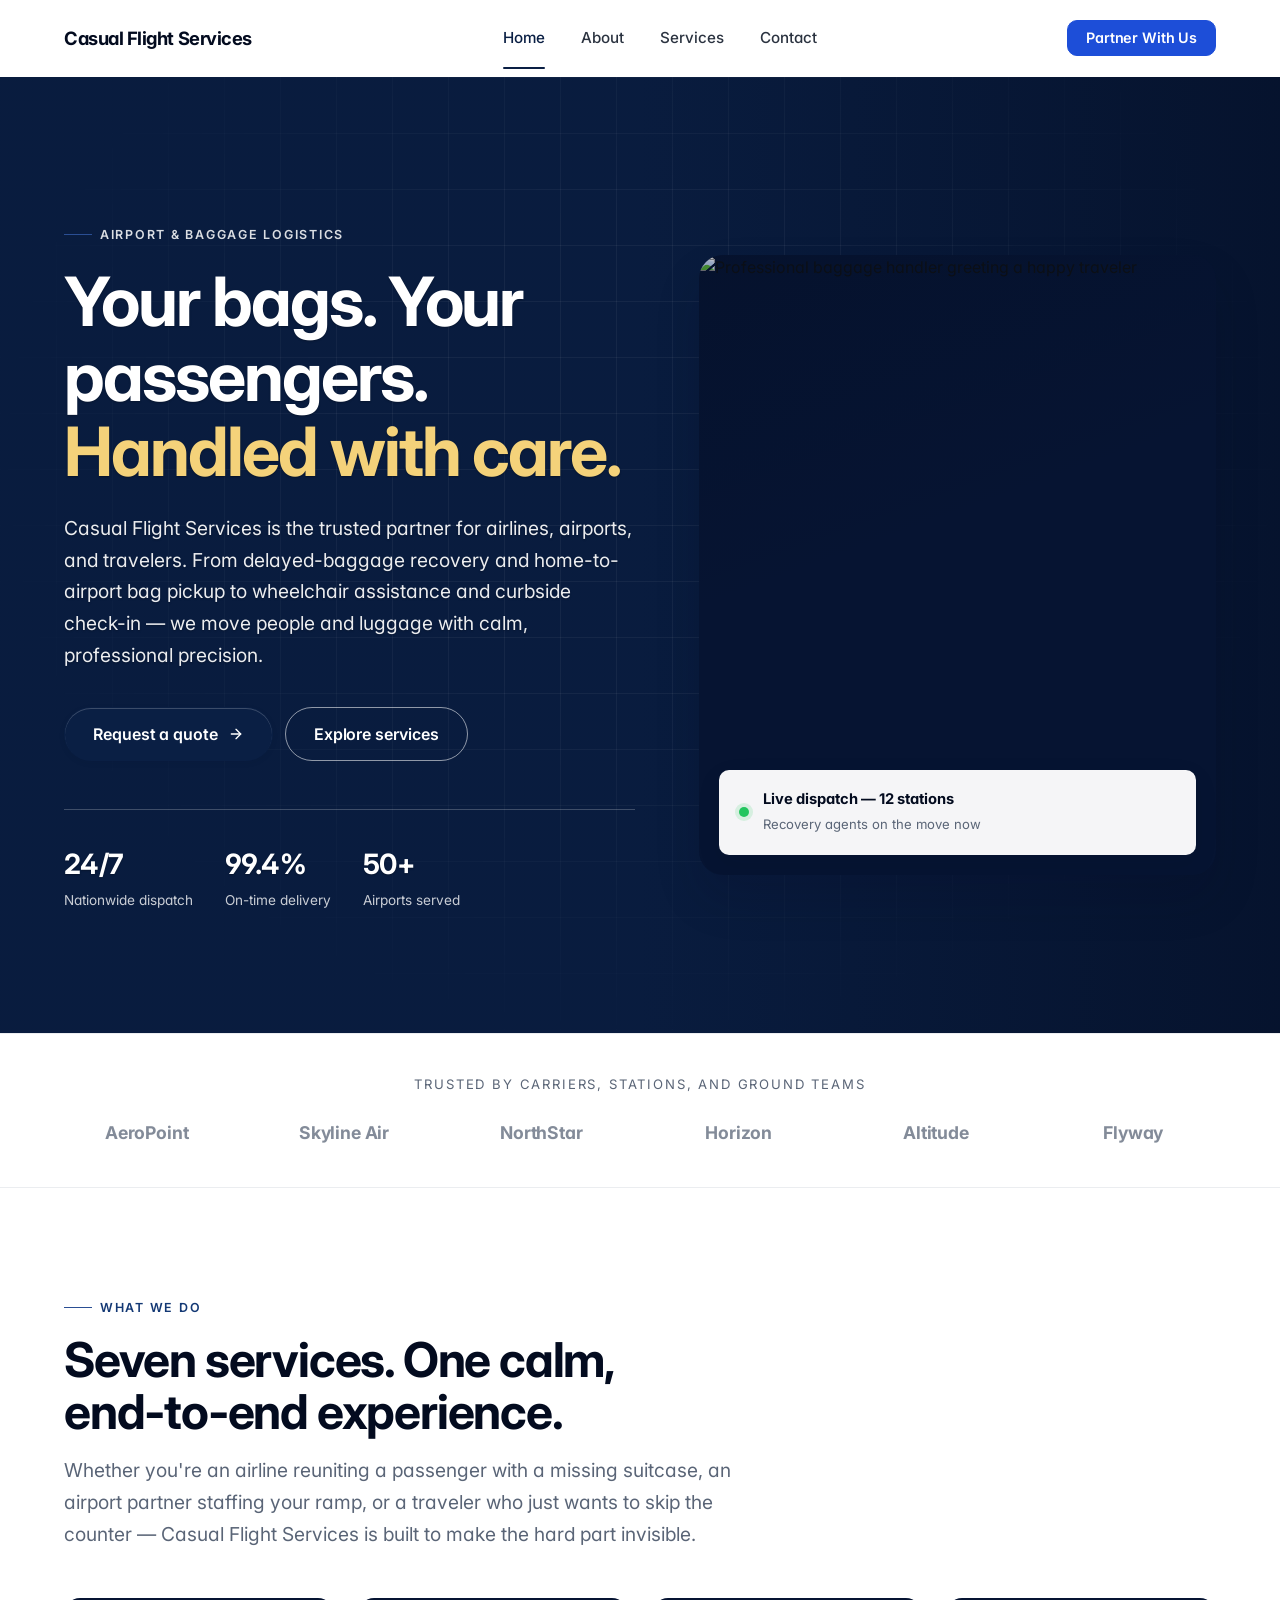
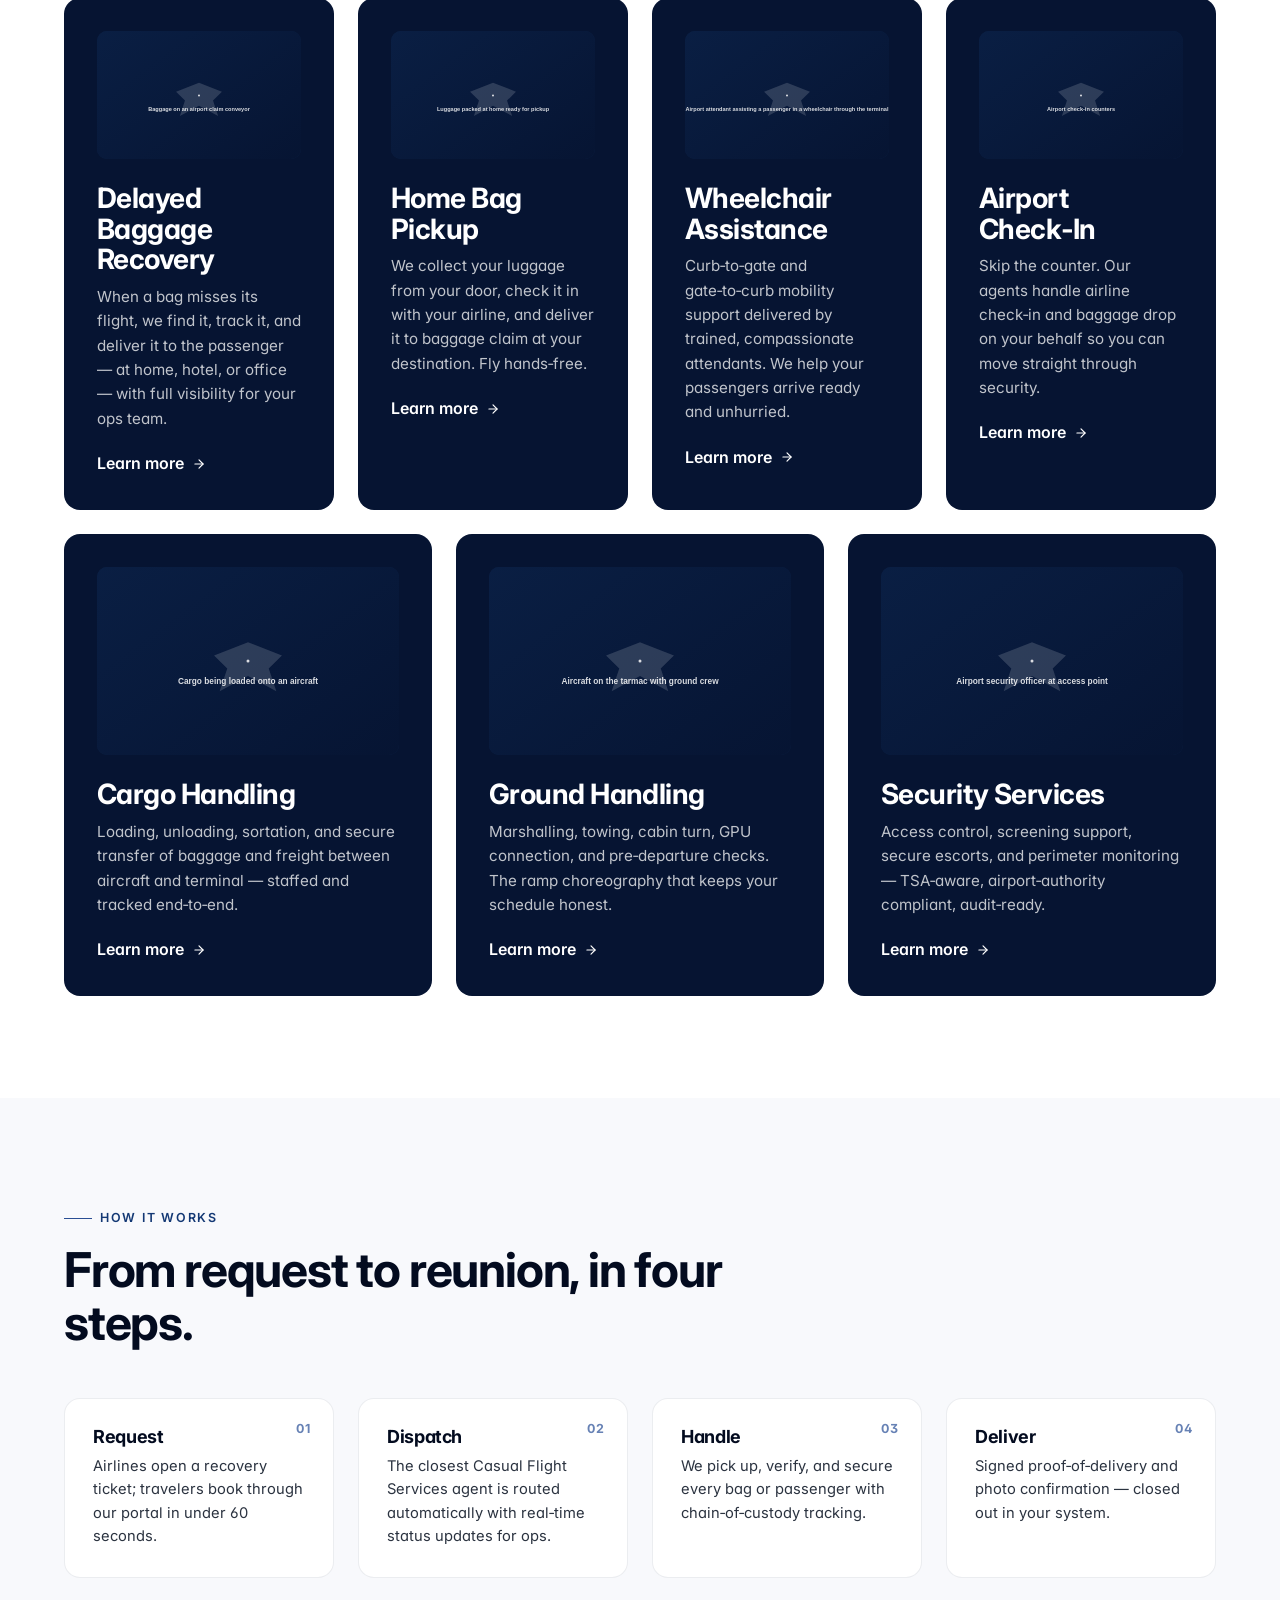
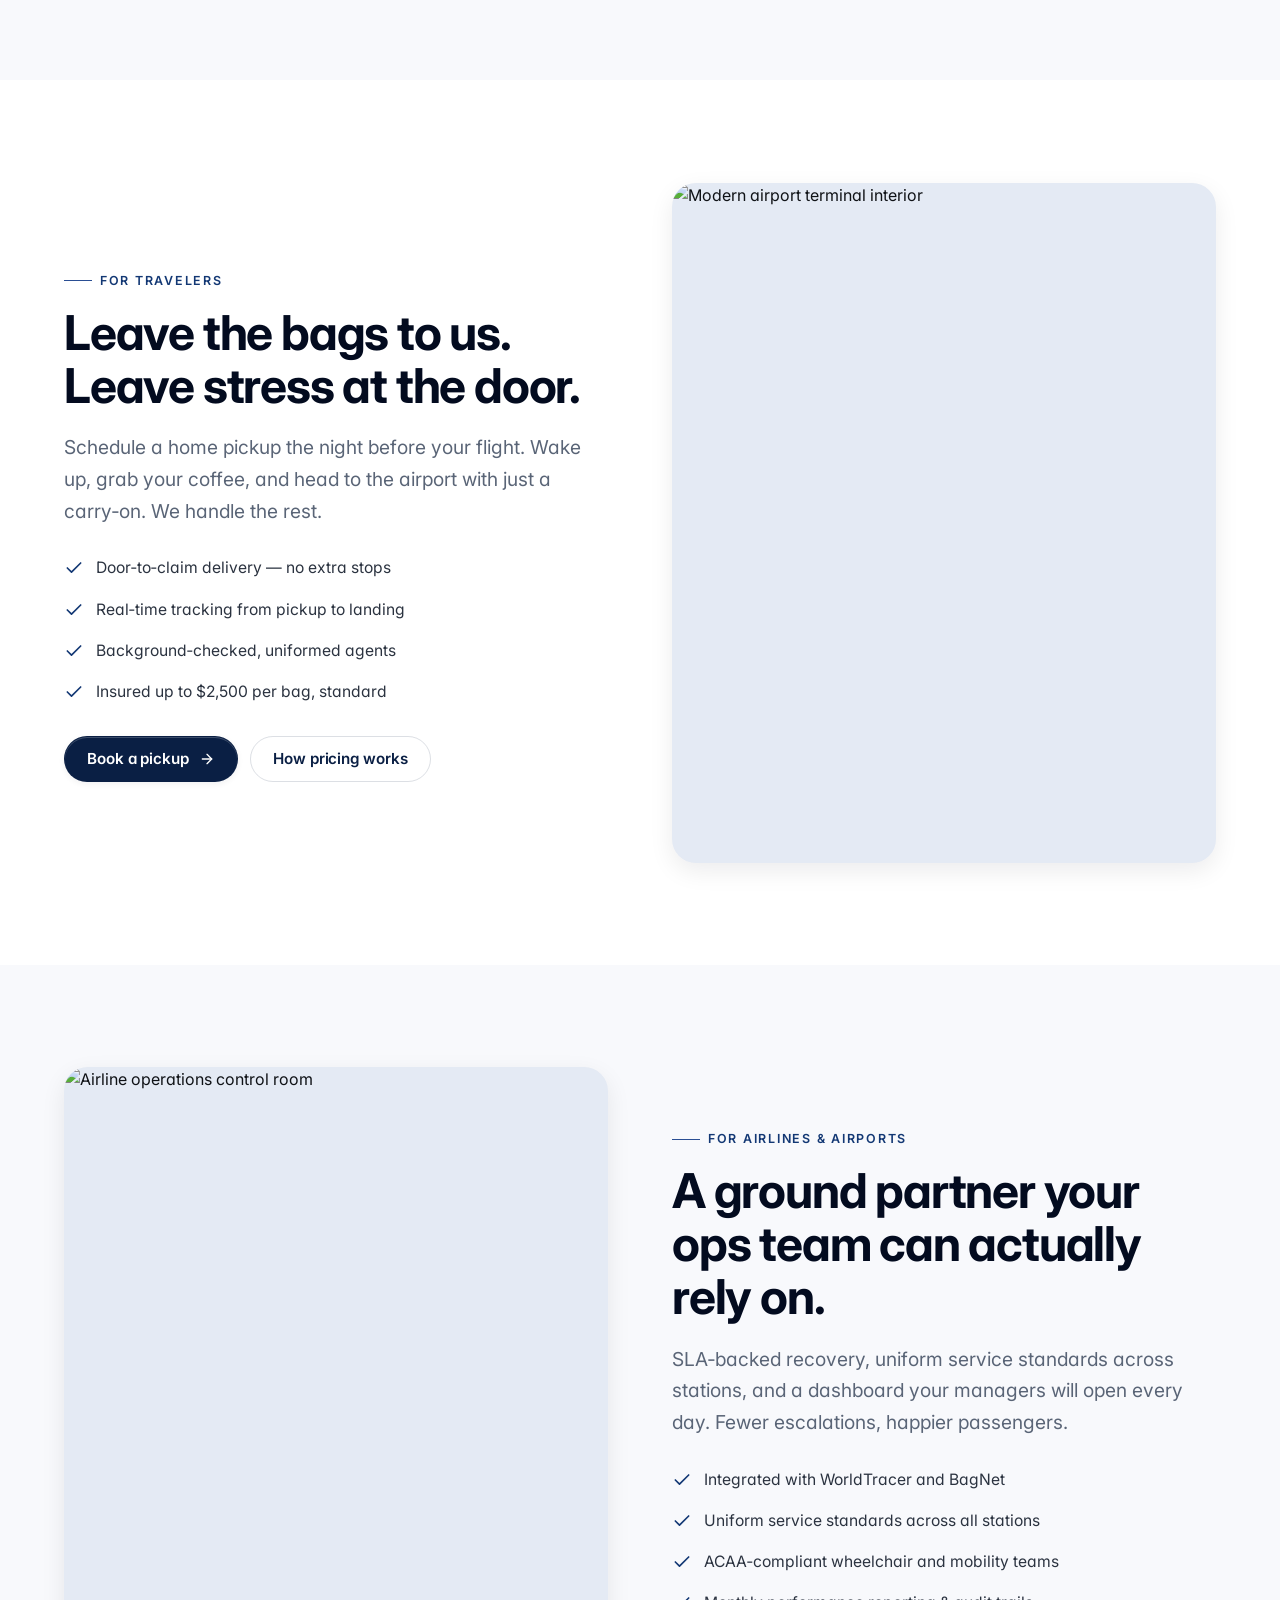
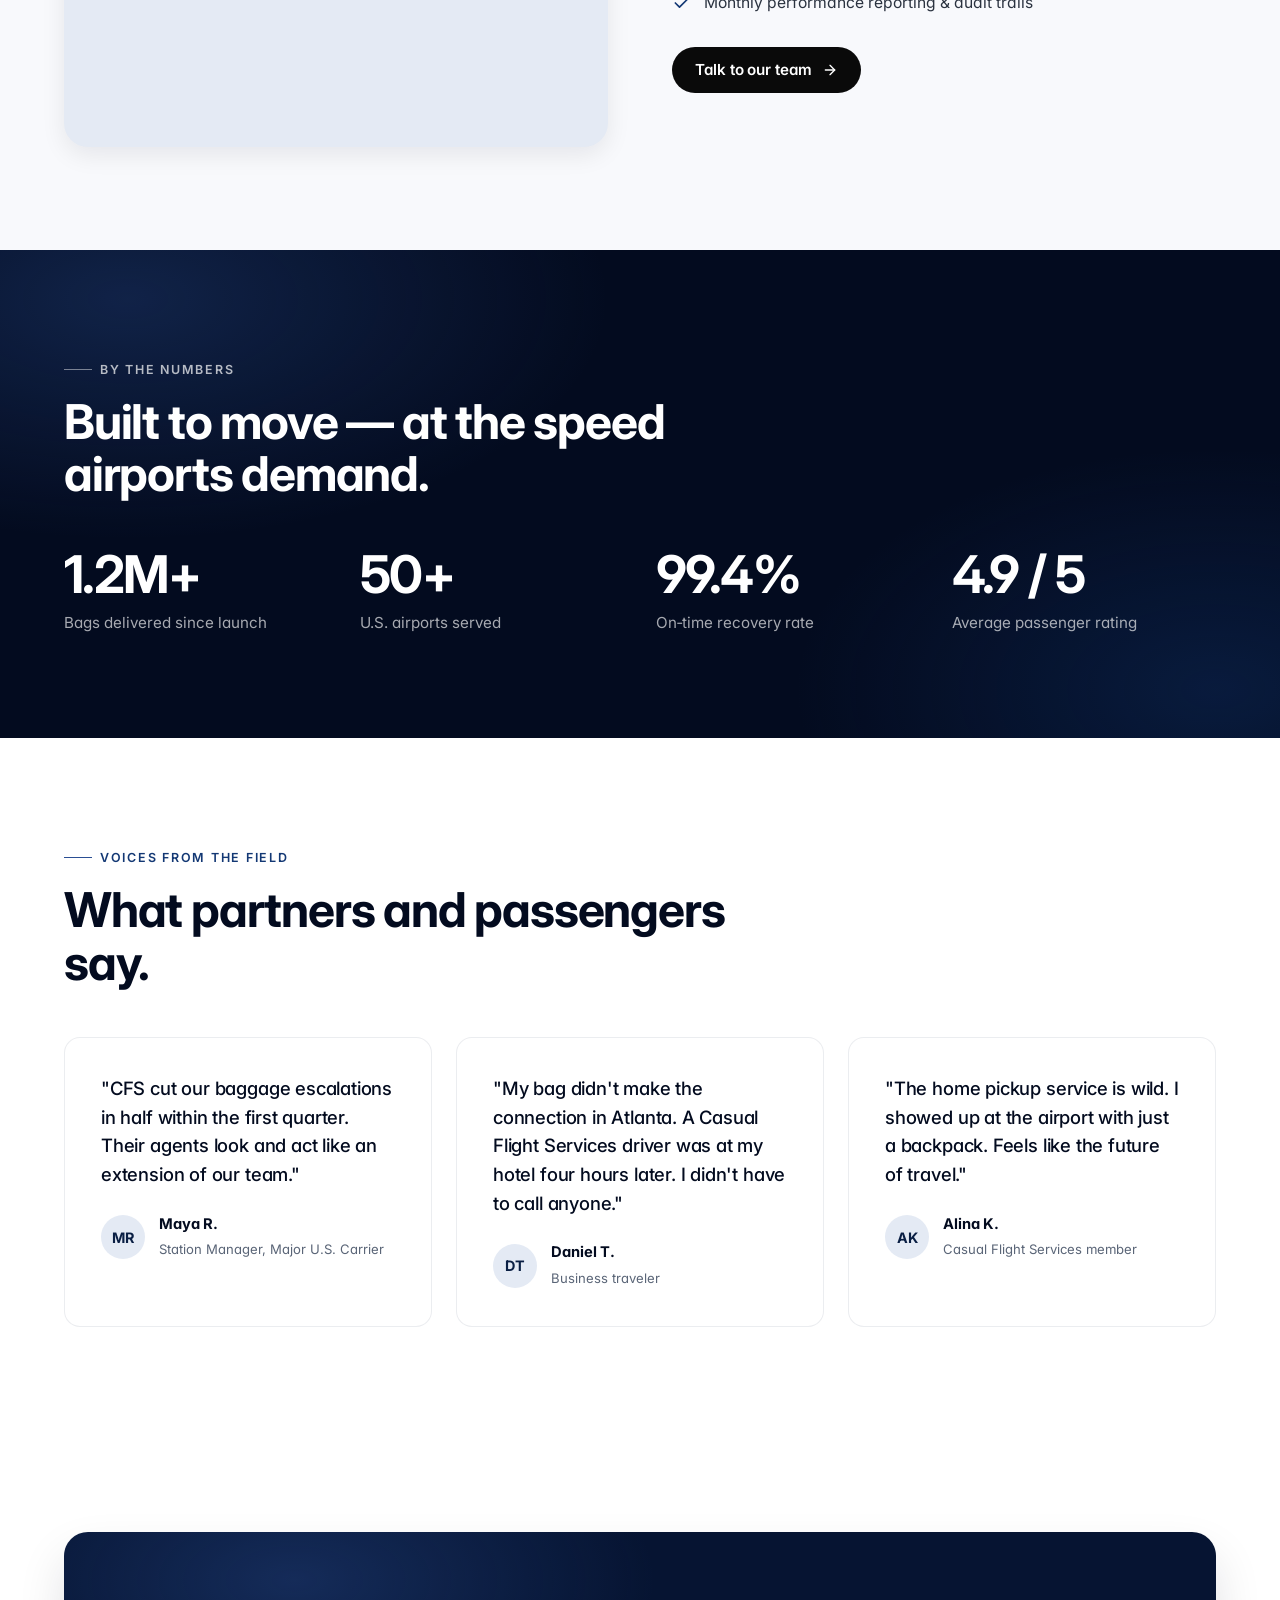
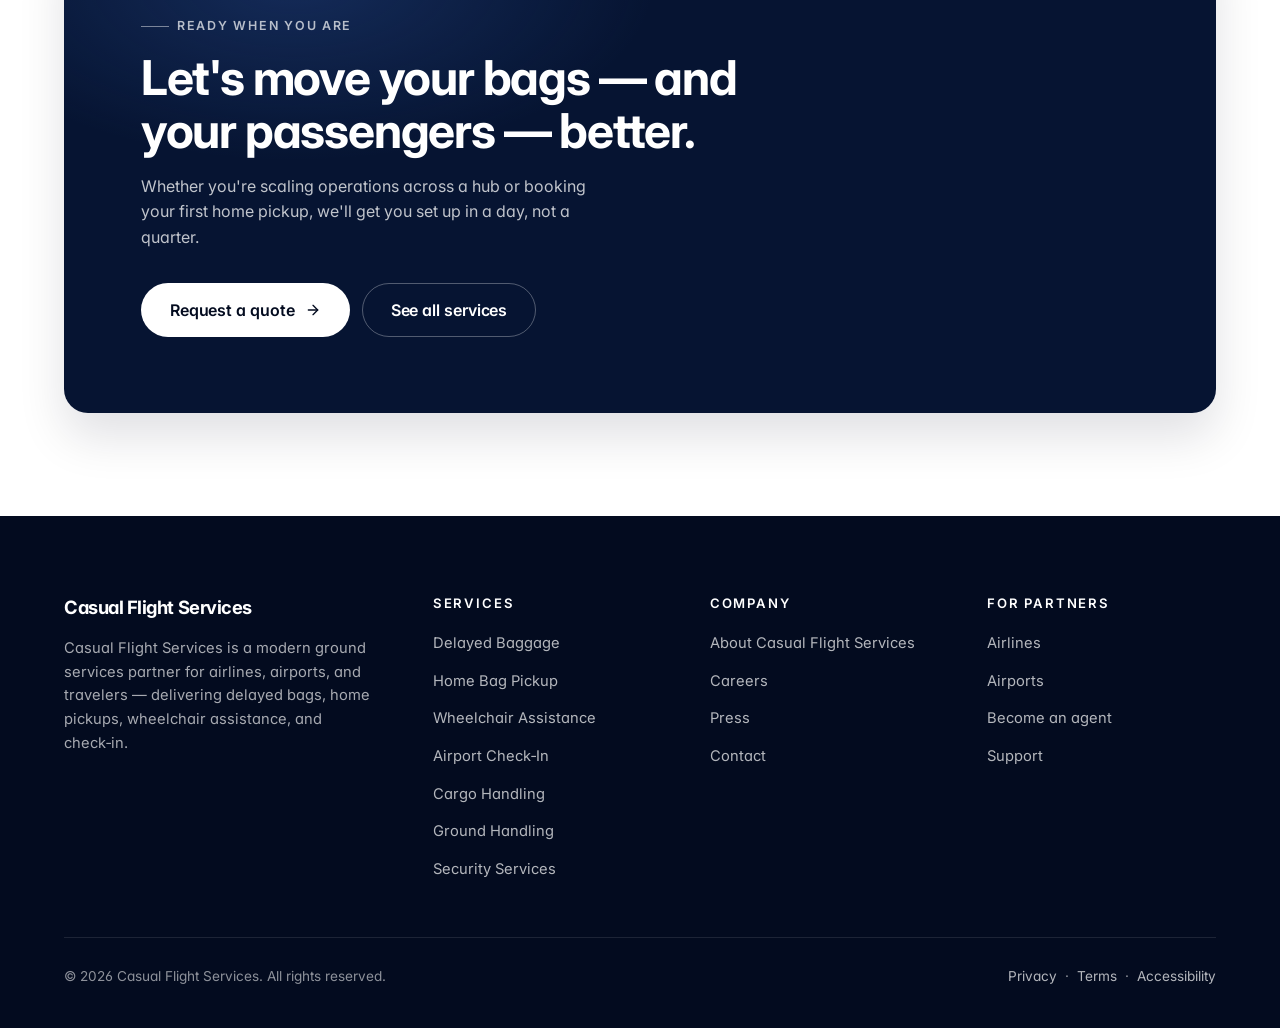
==== commit e37c467c: "fix(hero): restore split image with baggage-handler Unsplash photo The previous commit removed the ." ====
--- a/index.html
+++ b/index.html
@@ -79,6 +79,16 @@
           </div>
         </div>
 
+        <div class="hero-visual reveal" data-delay="2">
+          <img src="https://images.unsplash.com/photo-1521791136064-7986c2920216?auto=format&fit=crop&w=1200&q=80" alt="Professional baggage handler greeting a happy traveler" />
+          <div class="hero-card">
+            <span class="pulse" aria-hidden="true"></span>
+            <div>
+              <strong>Live dispatch — 12 stations</strong>
+              <span>Recovery agents on the move now</span>
+            </div>
+          </div>
+        </div>
       </div>
     </div>
   </section>
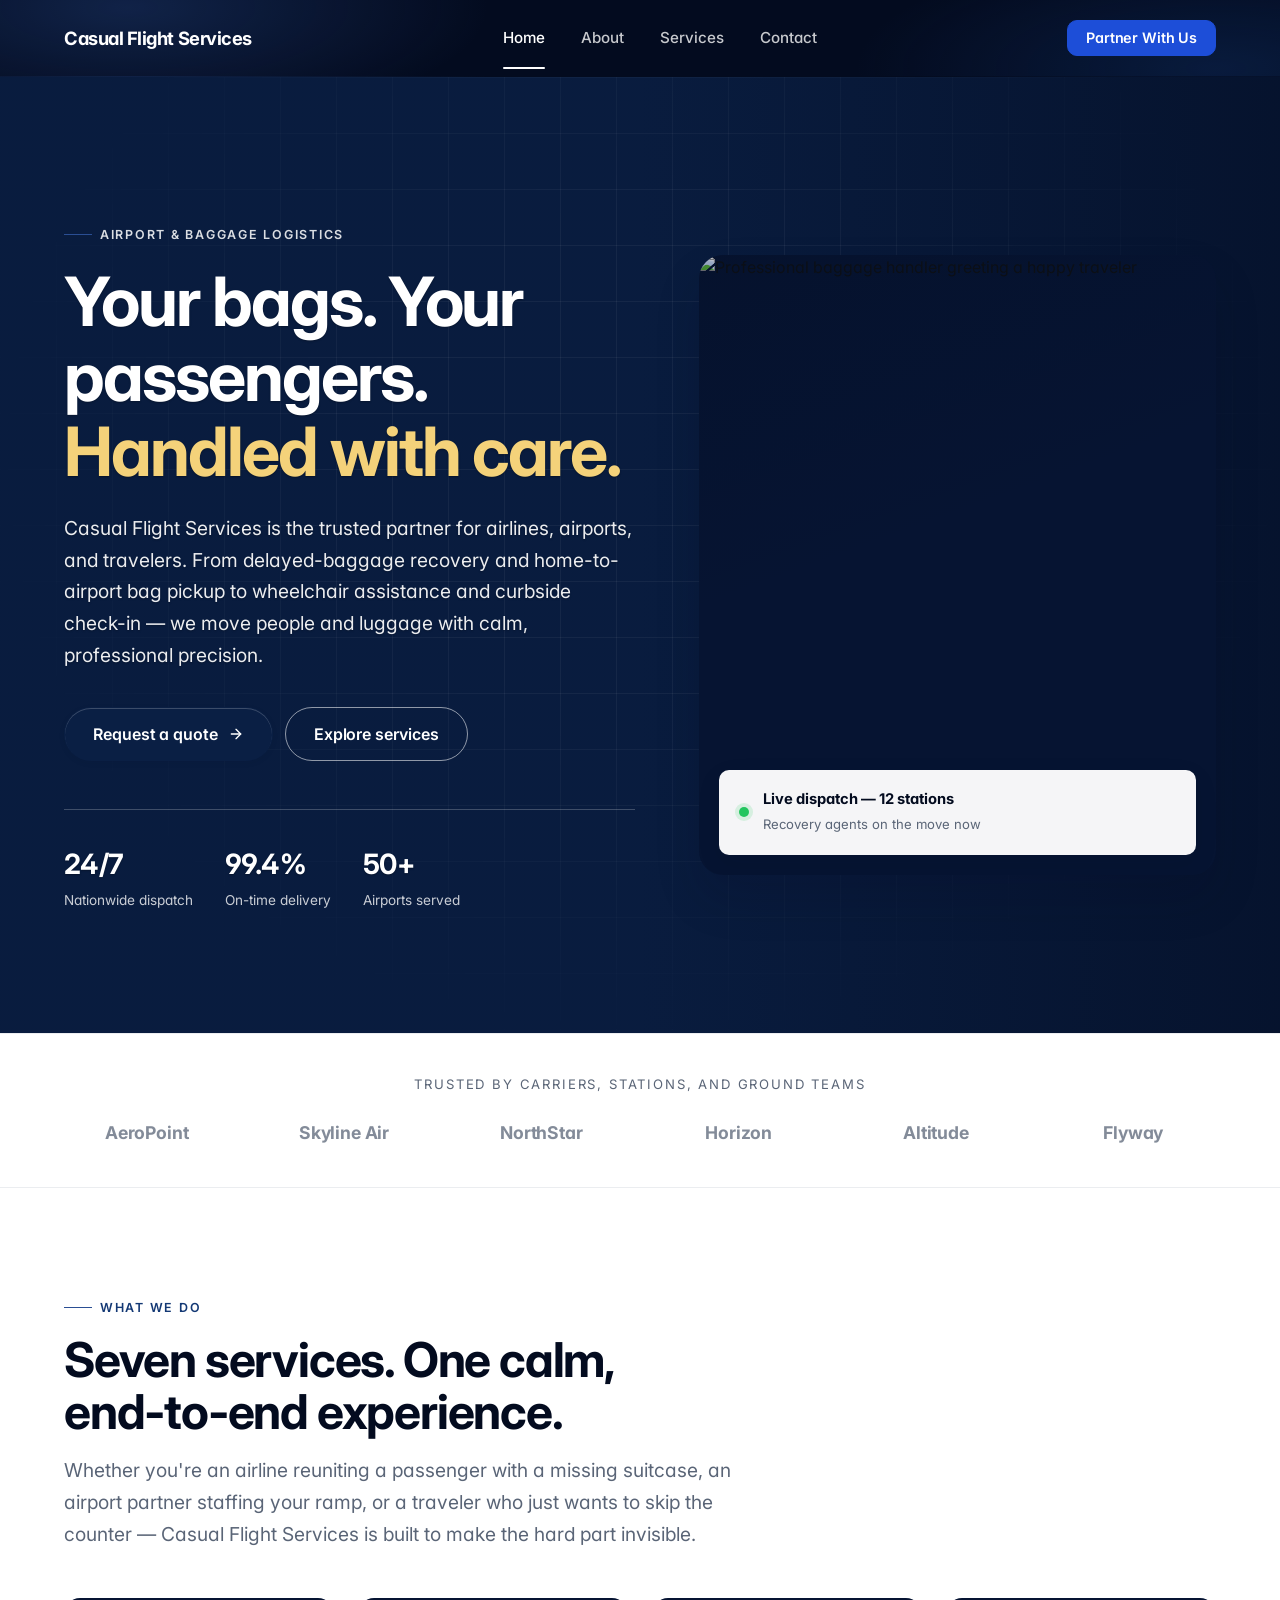
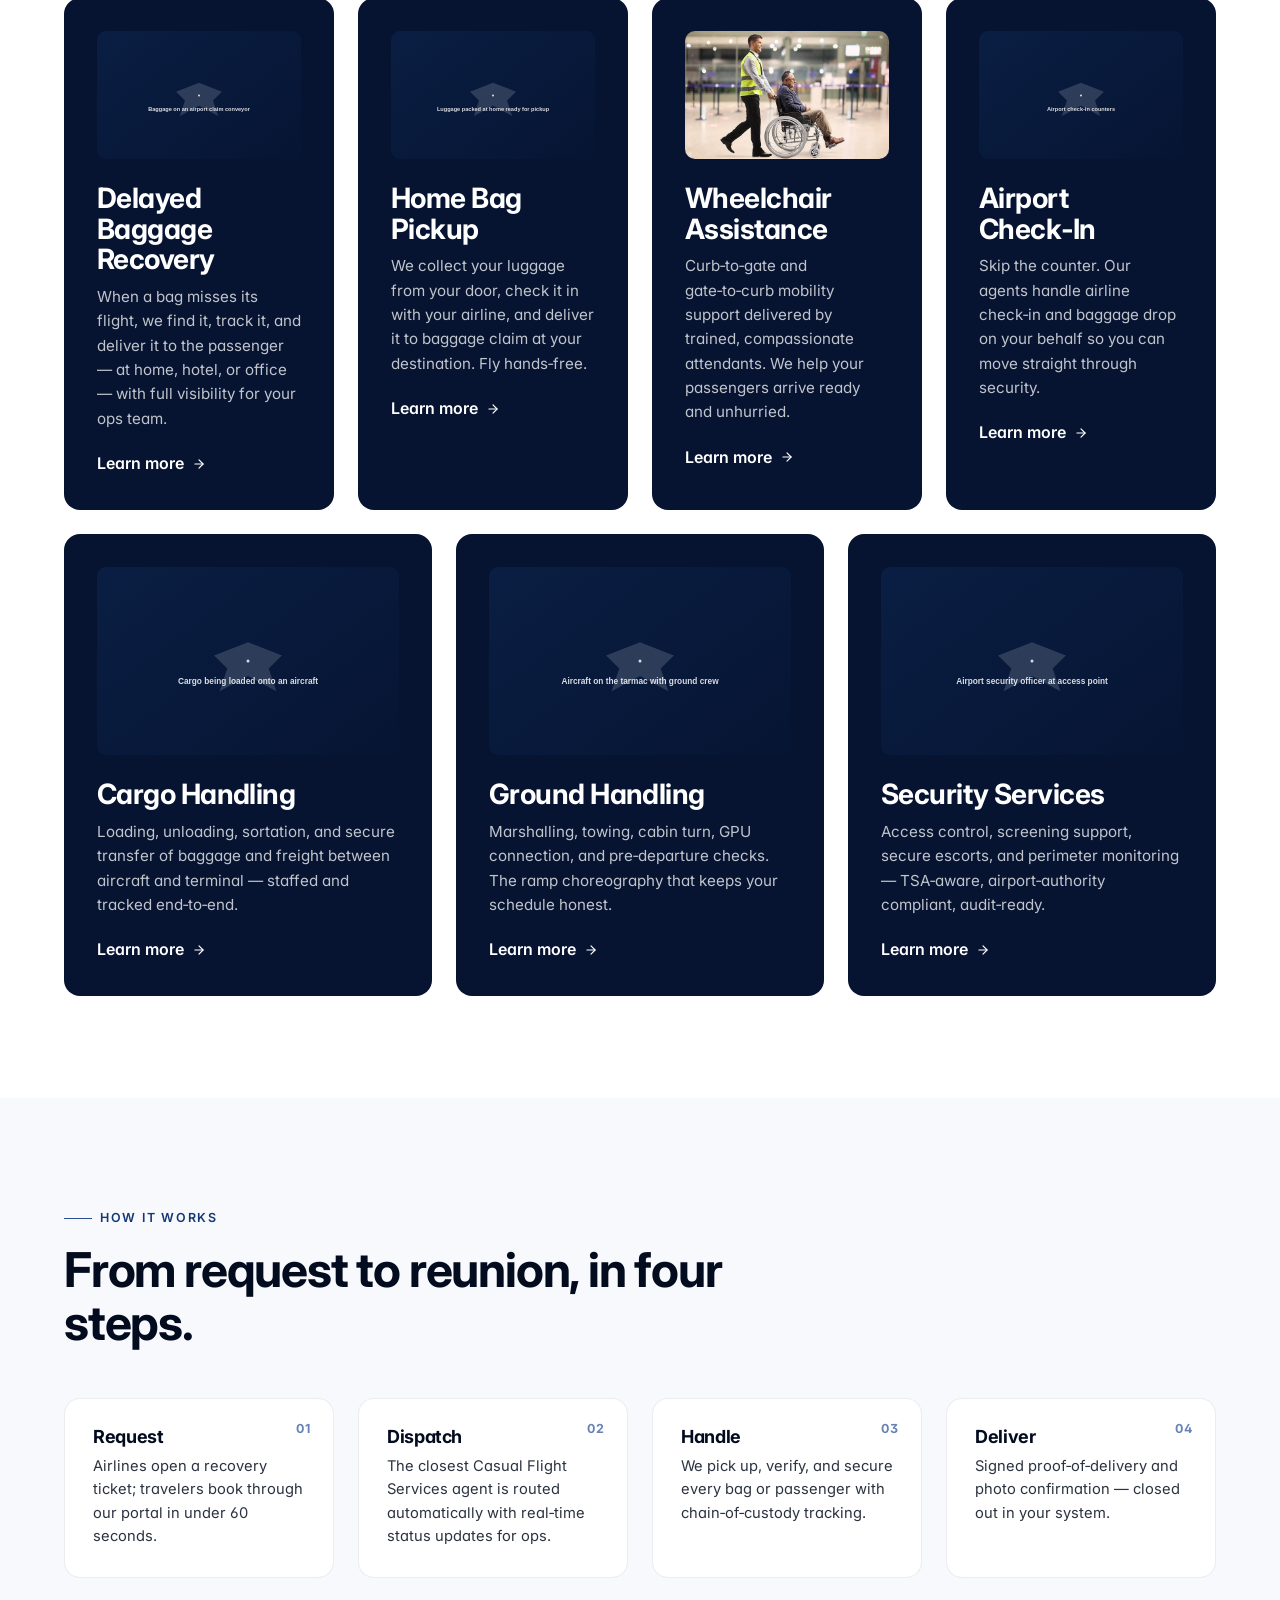
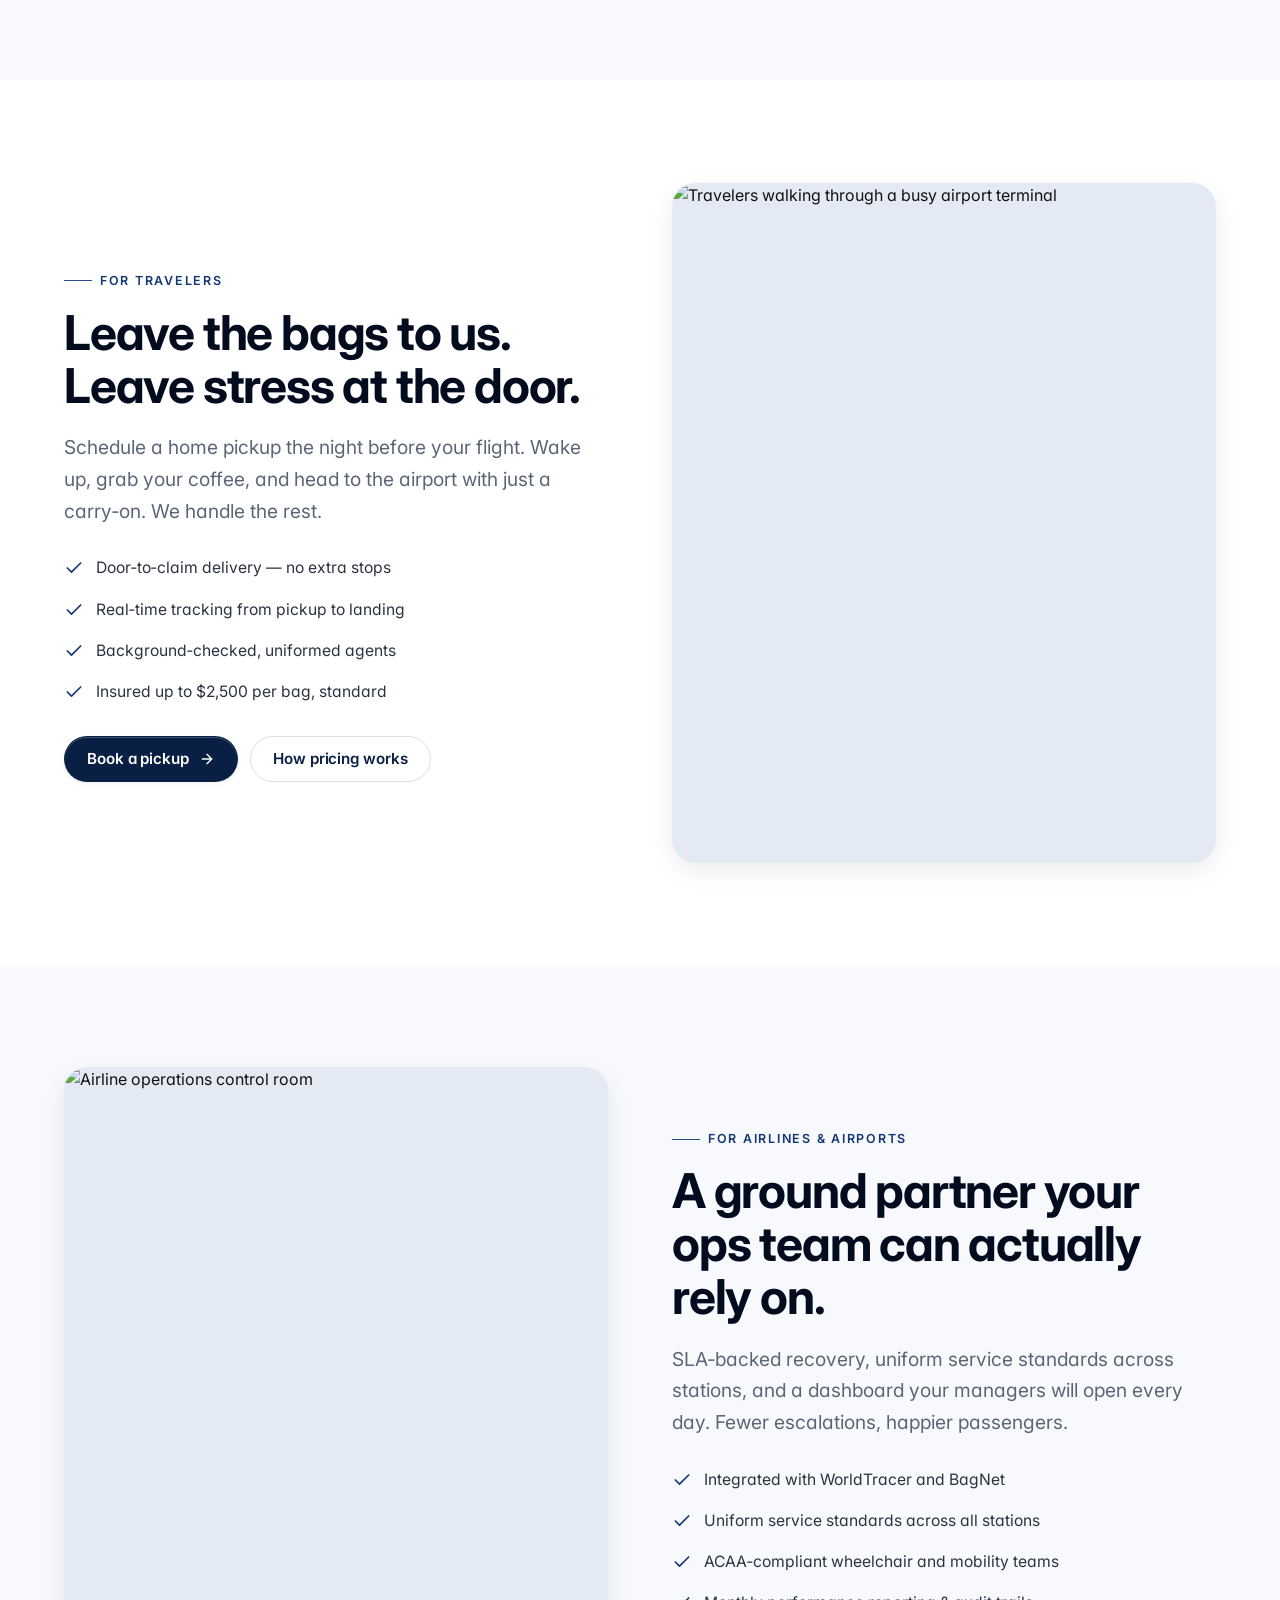
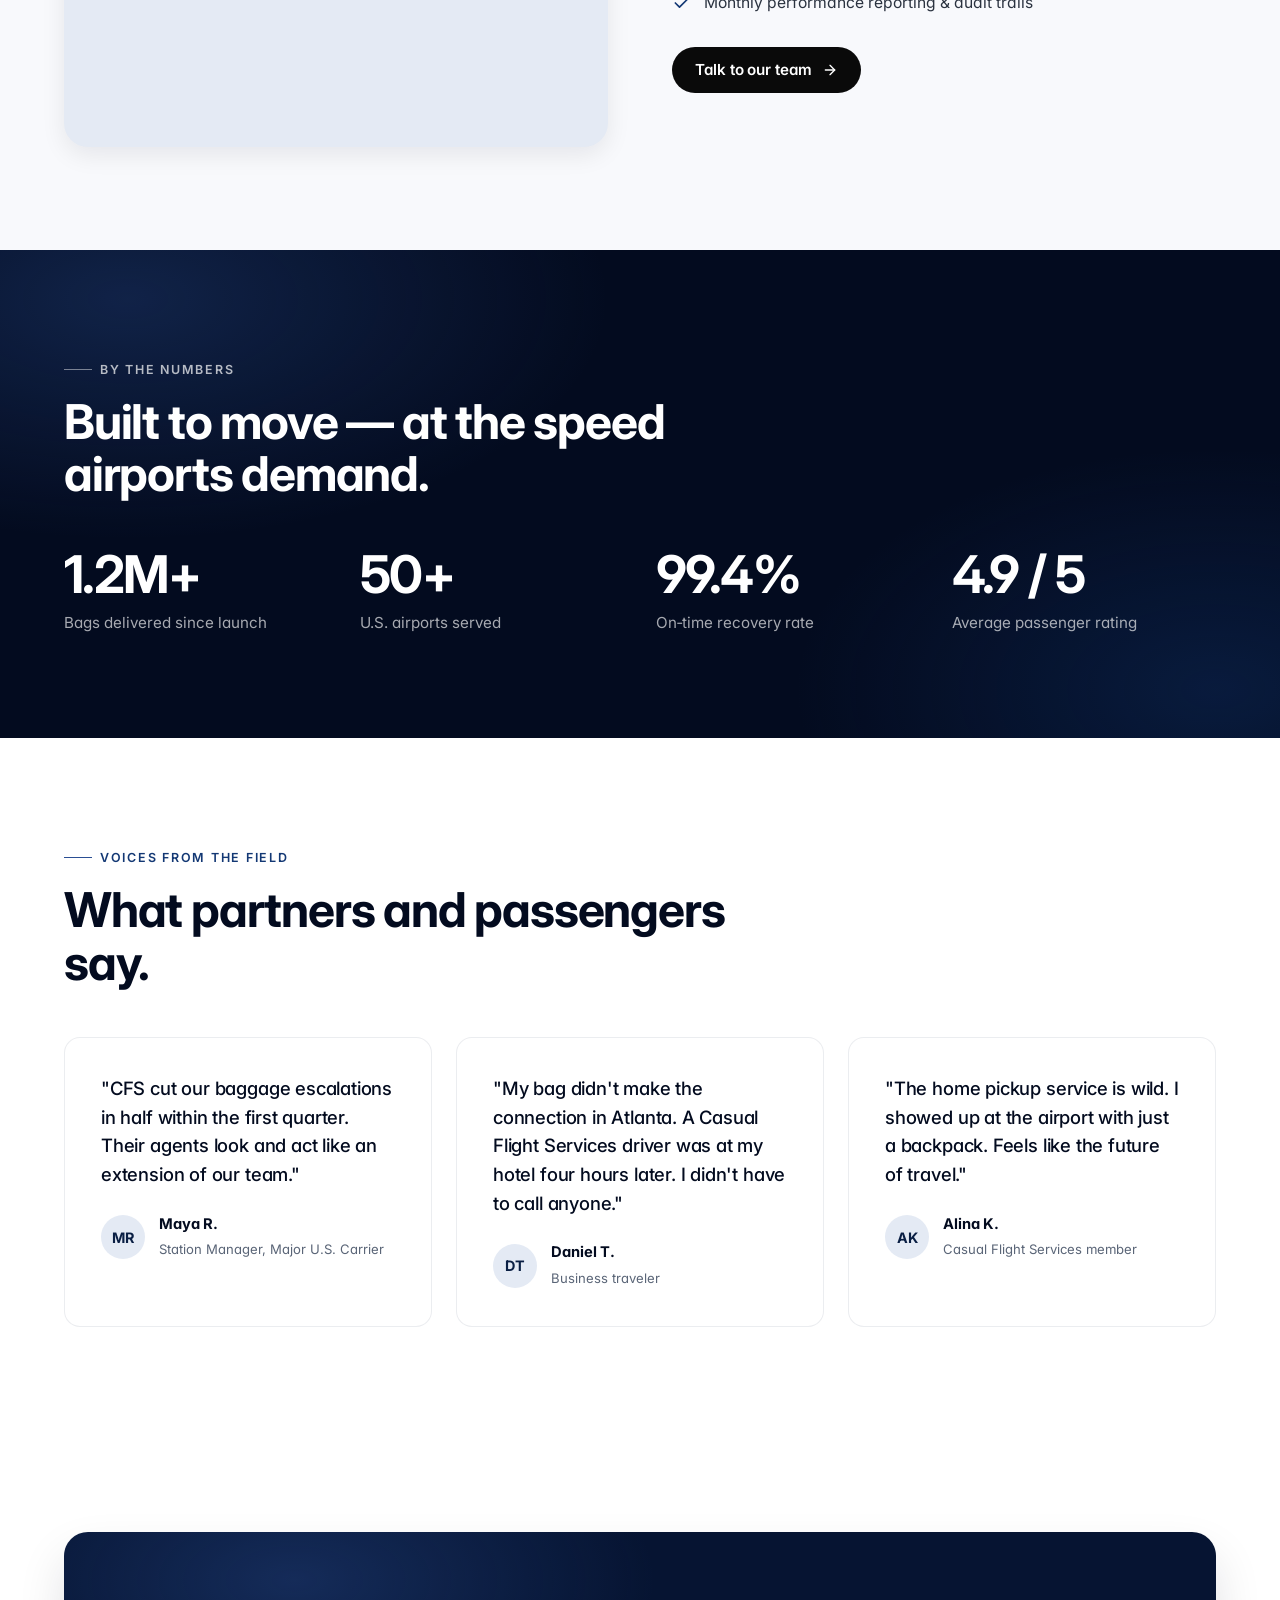
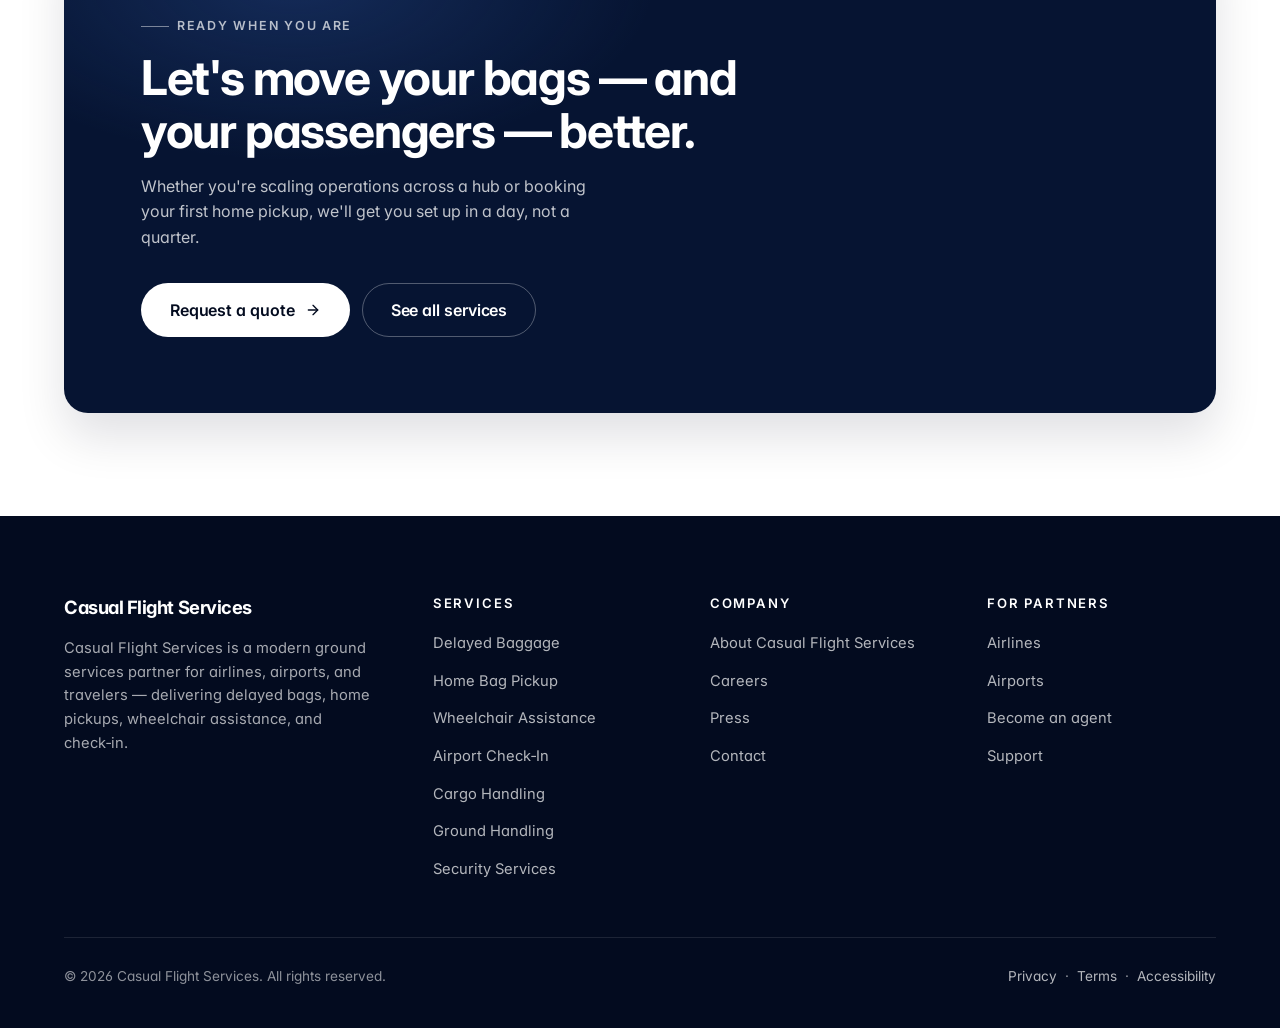
==== commit e97b2cda: "fix: swap two bus images for relevant aviation photos - about.html "Our Mission" split (next to "Mak" ====
--- a/index.html
+++ b/index.html
@@ -251,7 +251,7 @@
           </div>
         </div>
         <div class="split-image reveal" data-delay="2" aria-hidden="true">
-          <img src="https://images.unsplash.com/photo-1544620347-c4fd4a3d5957?auto=format&fit=crop&w=1200&q=80" alt="Modern airport terminal interior" />
+          <img src="https://images.unsplash.com/photo-1488085061387-422e29b40080?auto=format&fit=crop&w=1200&q=80" alt="Travelers walking through a busy airport terminal" />
         </div>
       </div>
     </div>
--- a/css/styles.css
+++ b/css/styles.css
@@ -141,20 +141,37 @@
 }
 
 /* ---------- Header / Nav ---------- */
+/* Navbar — same metallic-navy recipe as .dark-section (base #030B1F
+   navy-900 plus two soft radial highlights). When scrolled we deepen
+   the bottom border to a faint white so the divider stays subtle on the
+   dark surface. */
 .site-header {
   position: sticky;
   top: 0;
   z-index: 50;
-  background: rgba(255, 255, 255, 0.82);
+  background:
+    radial-gradient(600px 200px at 10% 10%, rgba(42, 78, 147, 0.35), transparent 60%),
+    radial-gradient(600px 200px at 95% 90%, rgba(19, 56, 116, 0.35), transparent 60%),
+    var(--navy-900);
   backdrop-filter: saturate(180%) blur(12px);
   -webkit-backdrop-filter: saturate(180%) blur(12px);
   border-bottom: 1px solid transparent;
   transition: border-color 0.3s var(--ease), background 0.3s var(--ease);
 }
 .site-header.scrolled {
-  border-bottom-color: var(--border);
-  background: rgba(255, 255, 255, 0.95);
-}
+  border-bottom-color: rgba(255, 255, 255, 0.08);
+}
+/* Re-tune nav text for the dark background. */
+.site-header .brand { color: #ffffff; }
+.site-header .brand .dot { background: rgba(255, 255, 255, 0.65); }
+.site-header .nav-links a { color: rgba(255, 255, 255, 0.78); }
+.site-header .nav-links a:hover,
+.site-header .nav-links a.active { color: #ffffff; }
+.site-header .nav-links a.active::after { background: #ffffff; }
+.site-header .nav-toggle { color: #ffffff; }
+/* The blue Partner With Us pill already pops against navy — no change
+   needed, but bump the focus ring contrast slightly. */
+.site-header .btn-partner:focus-visible { outline-color: #cfe0ff; }
 .nav {
   display: flex;
   align-items: center;
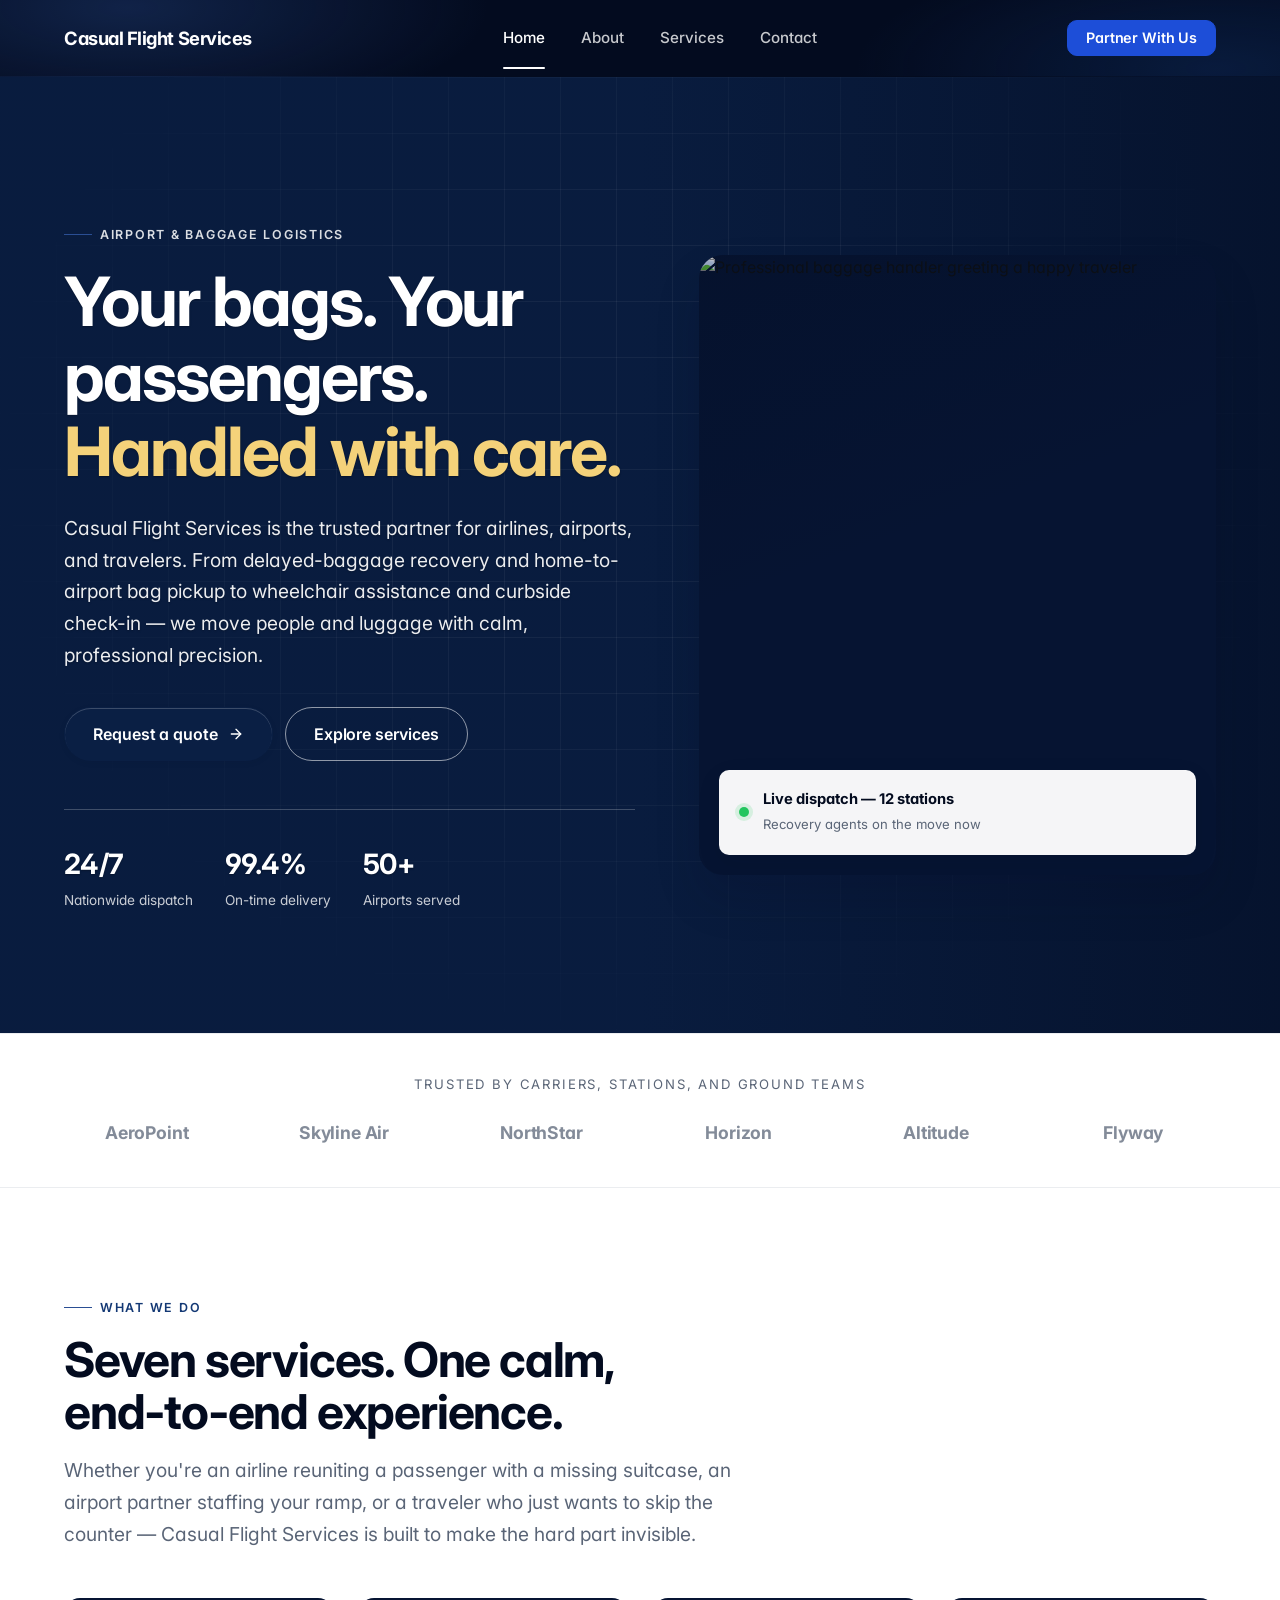
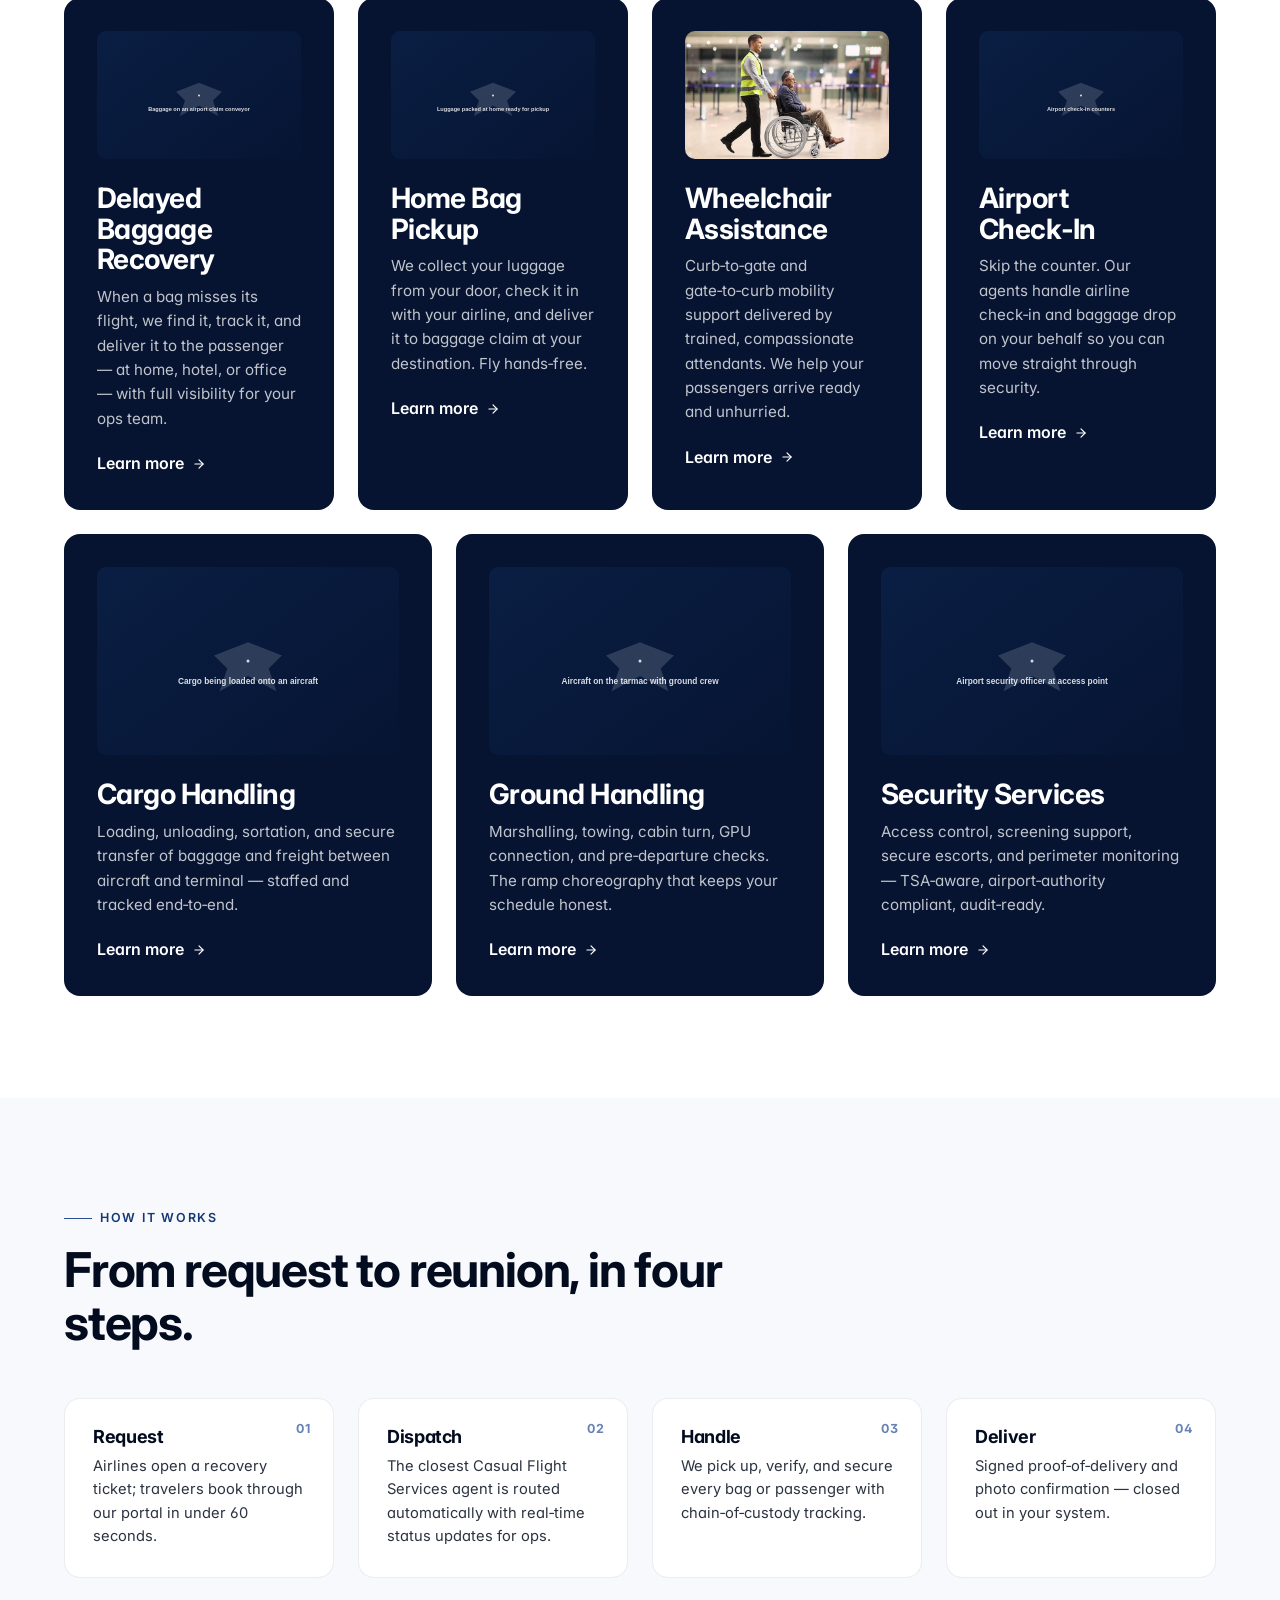
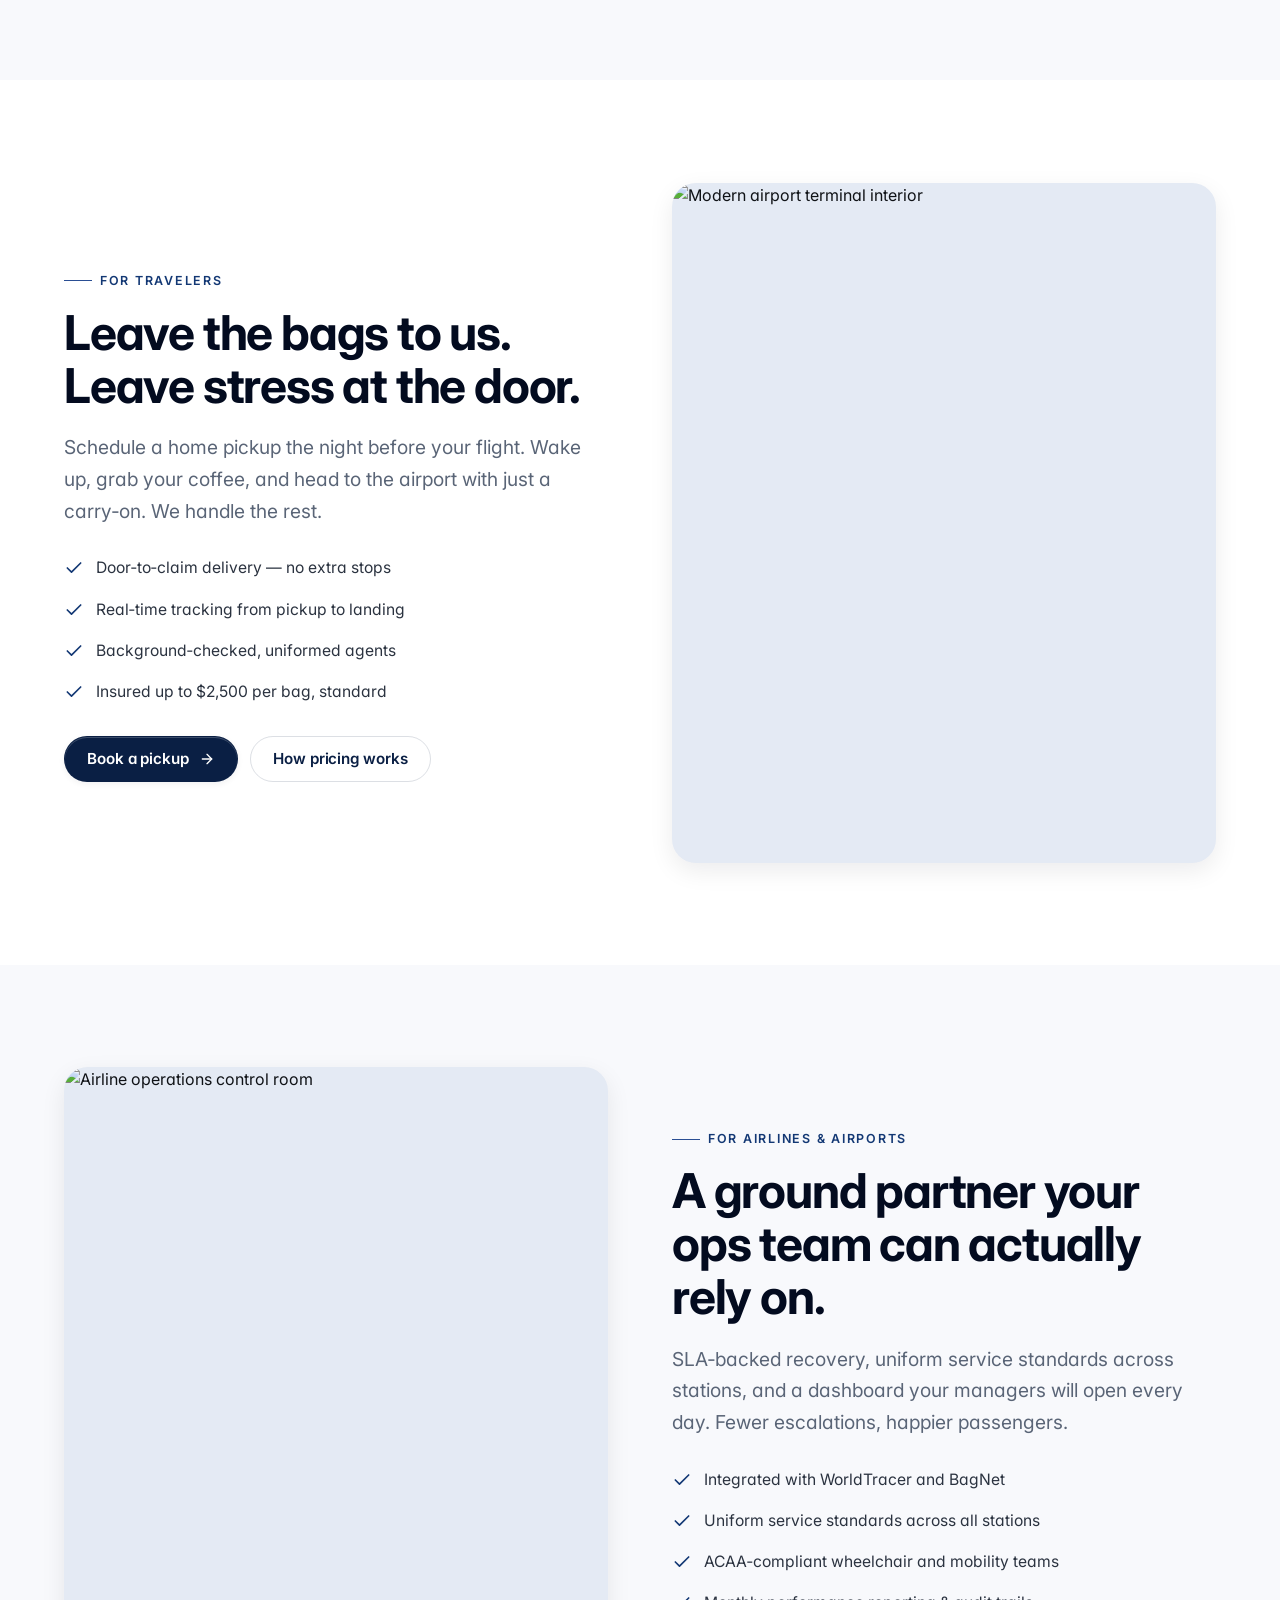
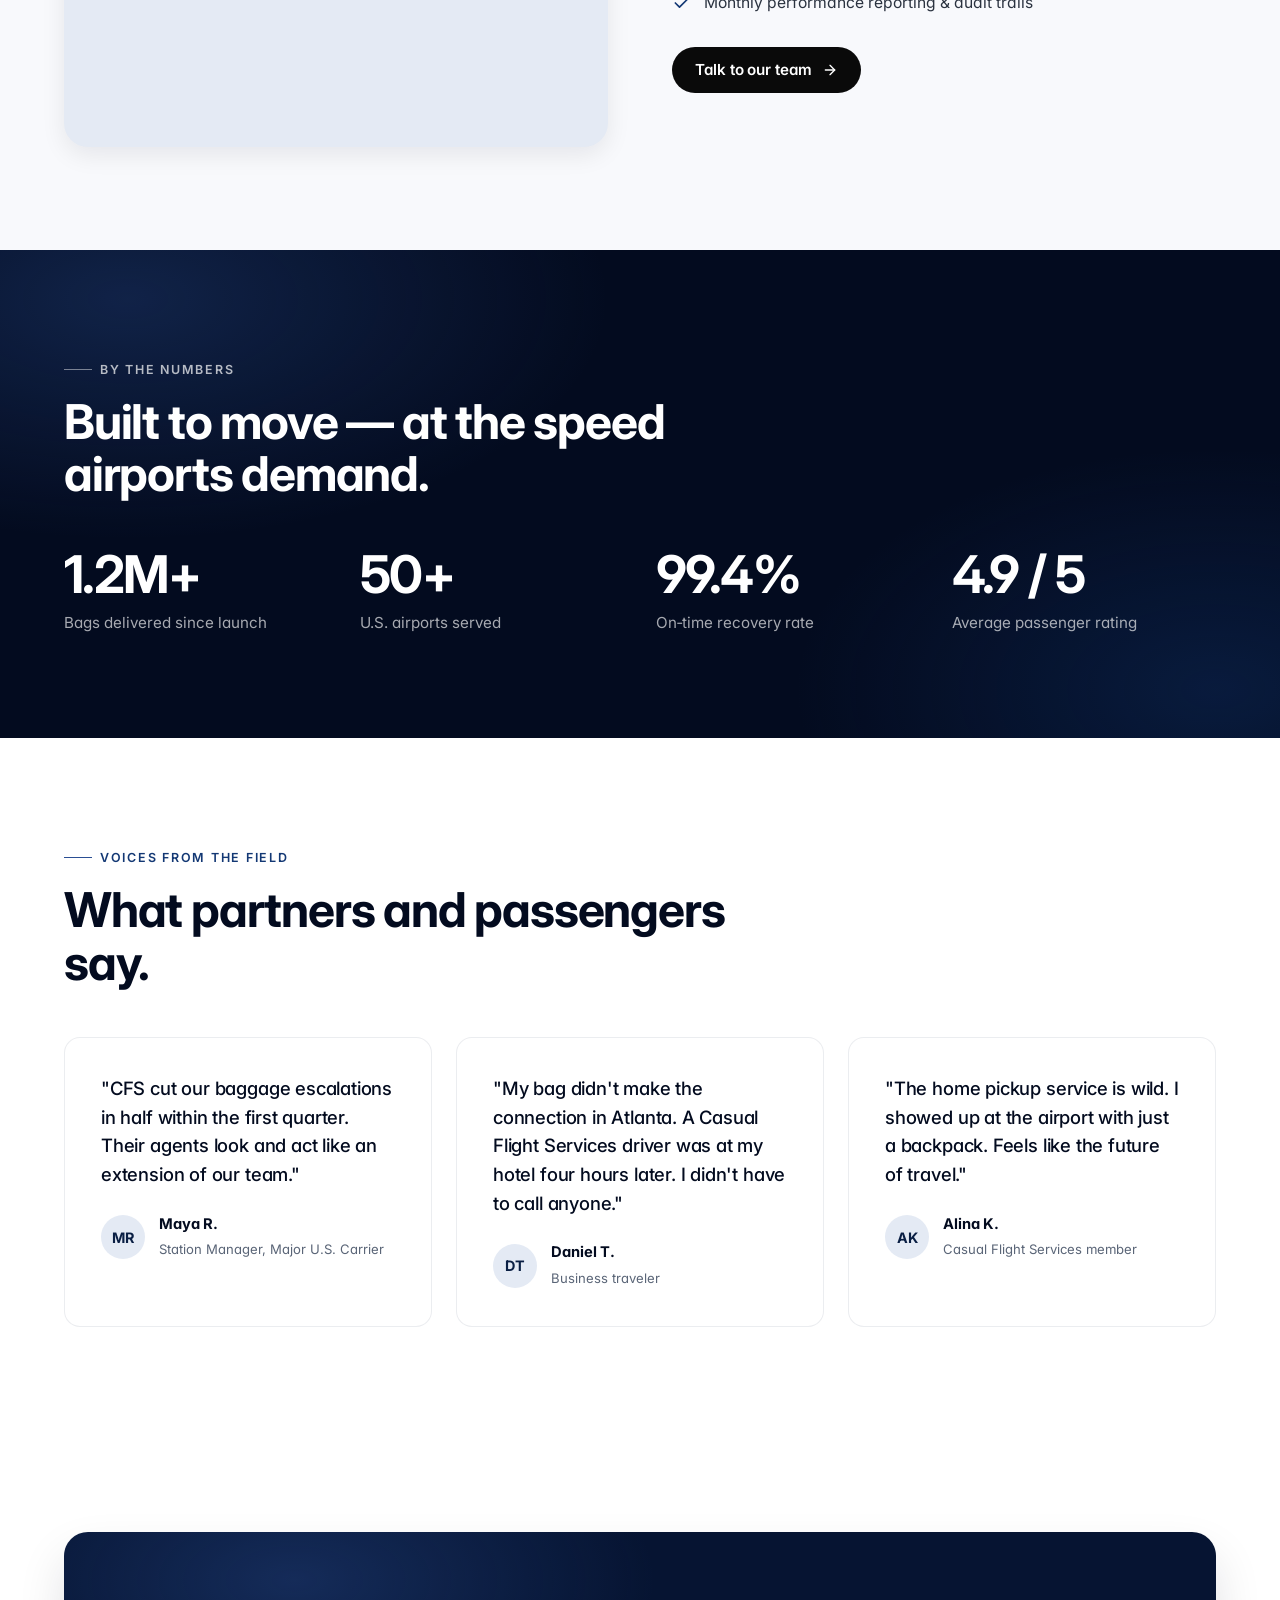
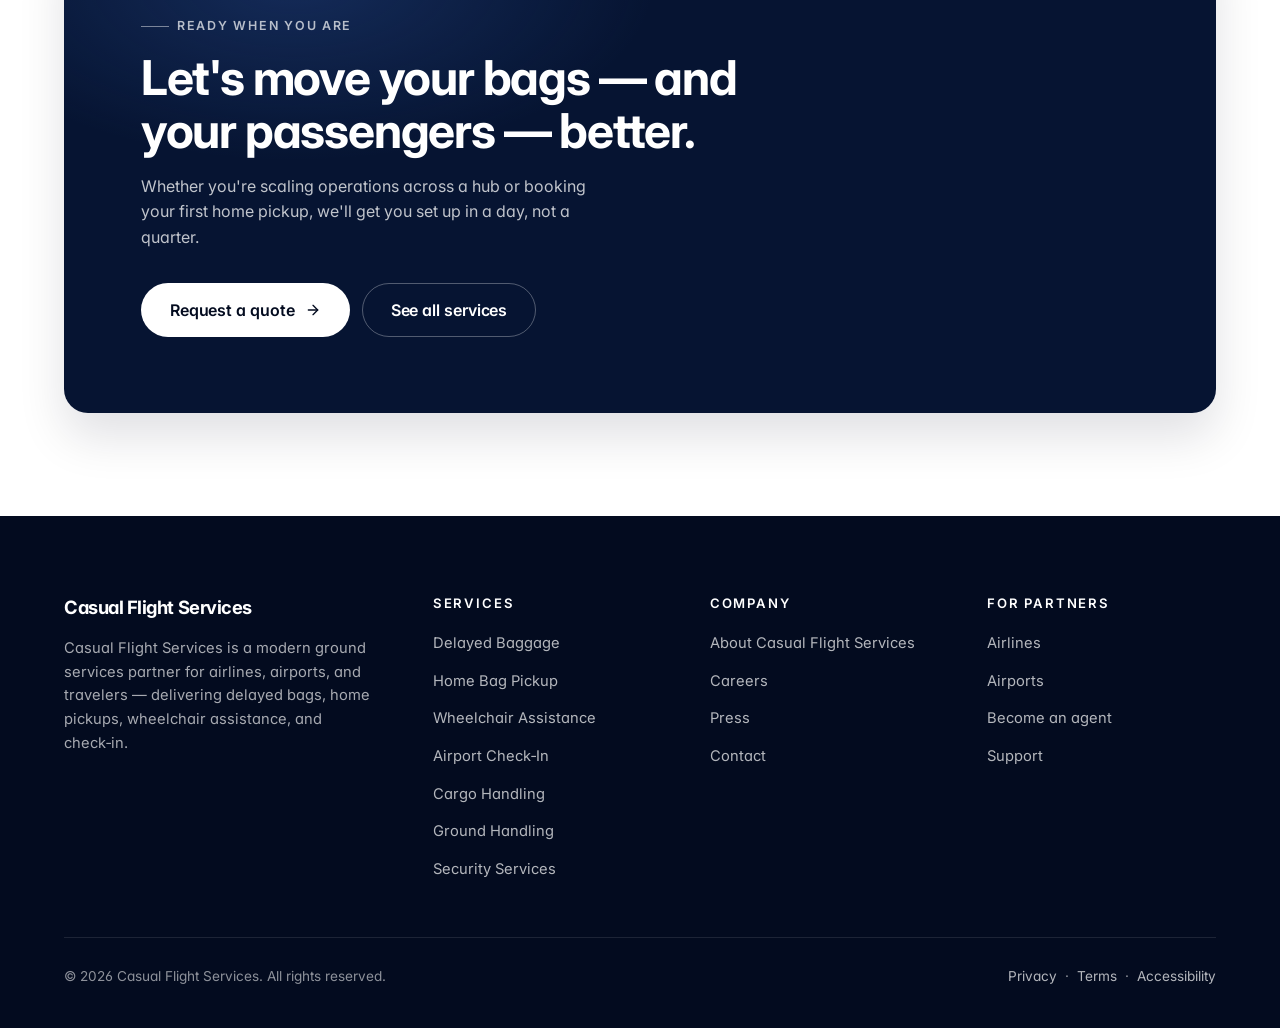
==== commit 2701a9d3: "Merge pull request #5 from Ontheflywaste/experiment/navy-metallic-navbar Experiment/navy metallic na" ====
--- a/index.html
+++ b/index.html
@@ -251,7 +251,7 @@
           </div>
         </div>
         <div class="split-image reveal" data-delay="2" aria-hidden="true">
-          <img src="https://images.unsplash.com/photo-1488085061387-422e29b40080?auto=format&fit=crop&w=1200&q=80" alt="Travelers walking through a busy airport terminal" />
+          <img src="https://images.unsplash.com/photo-1544620347-c4fd4a3d5957?auto=format&fit=crop&w=1200&q=80" alt="Modern airport terminal interior" />
         </div>
       </div>
     </div>
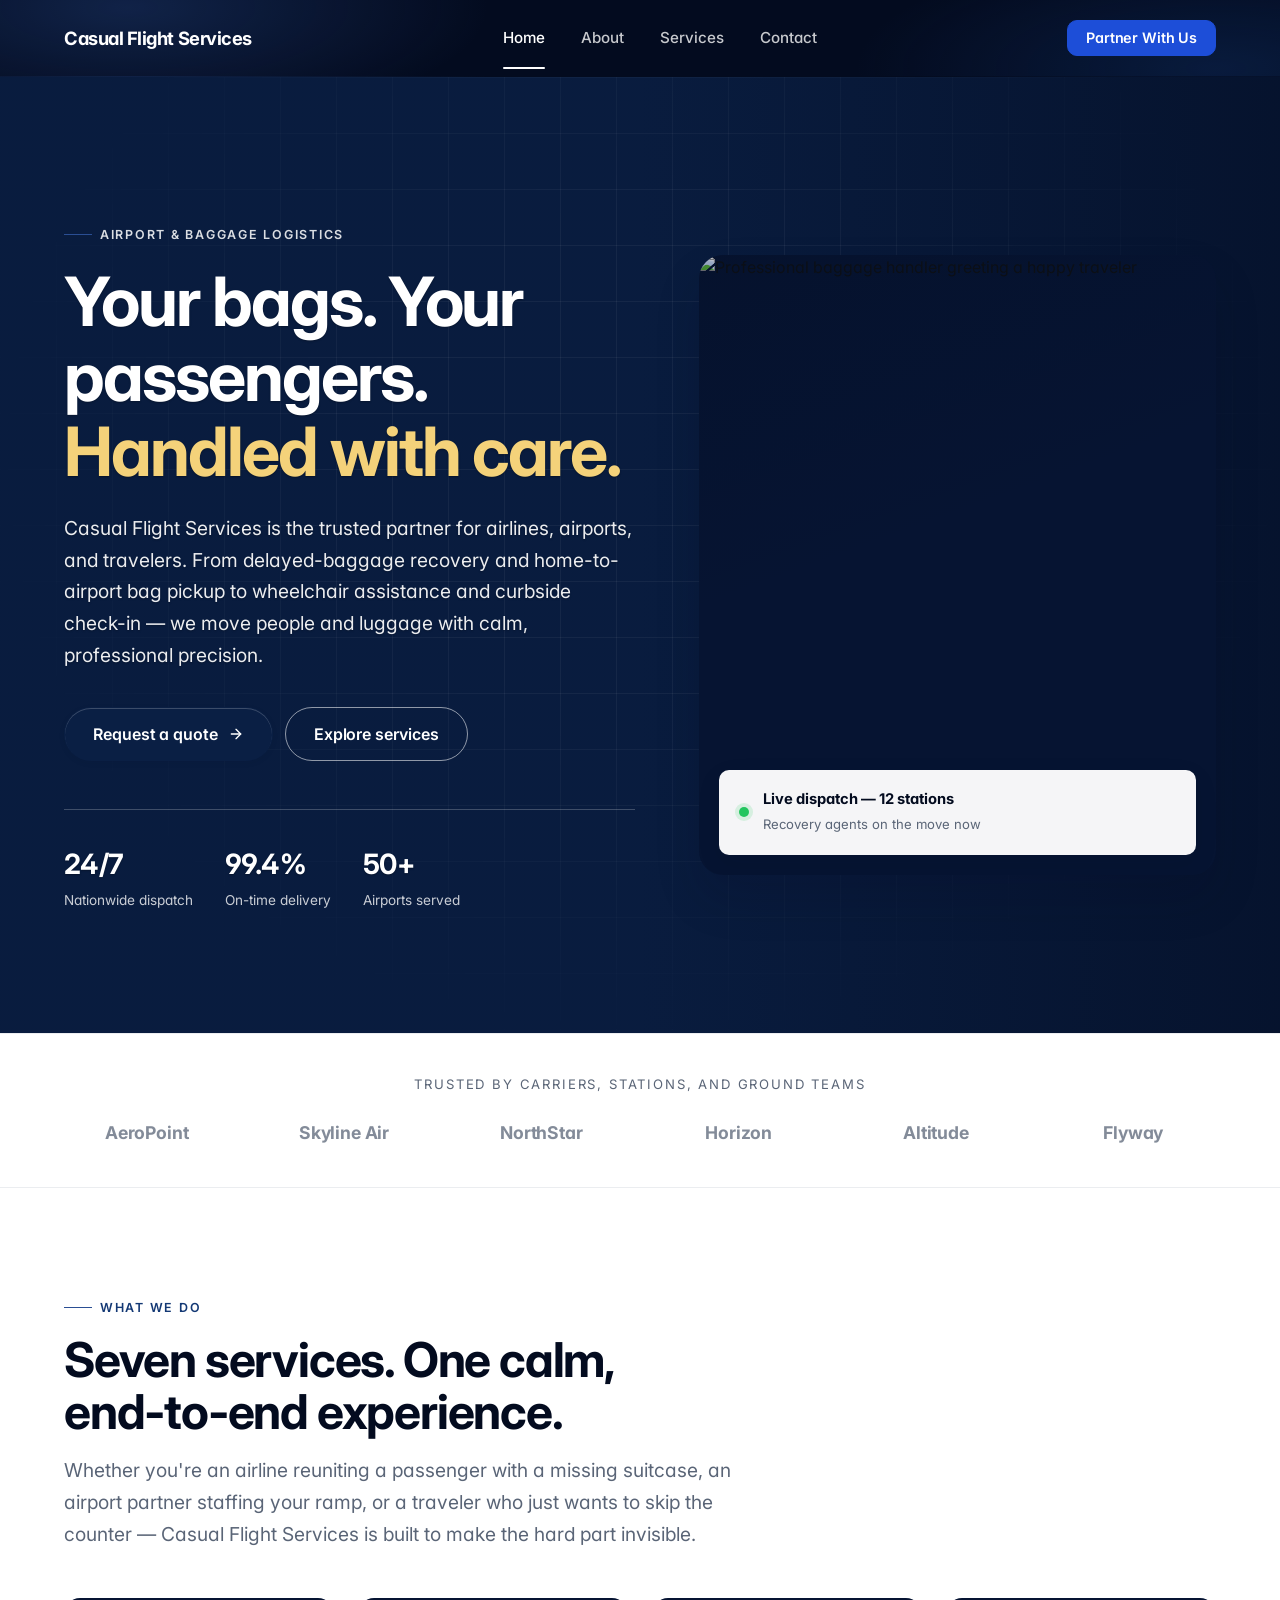
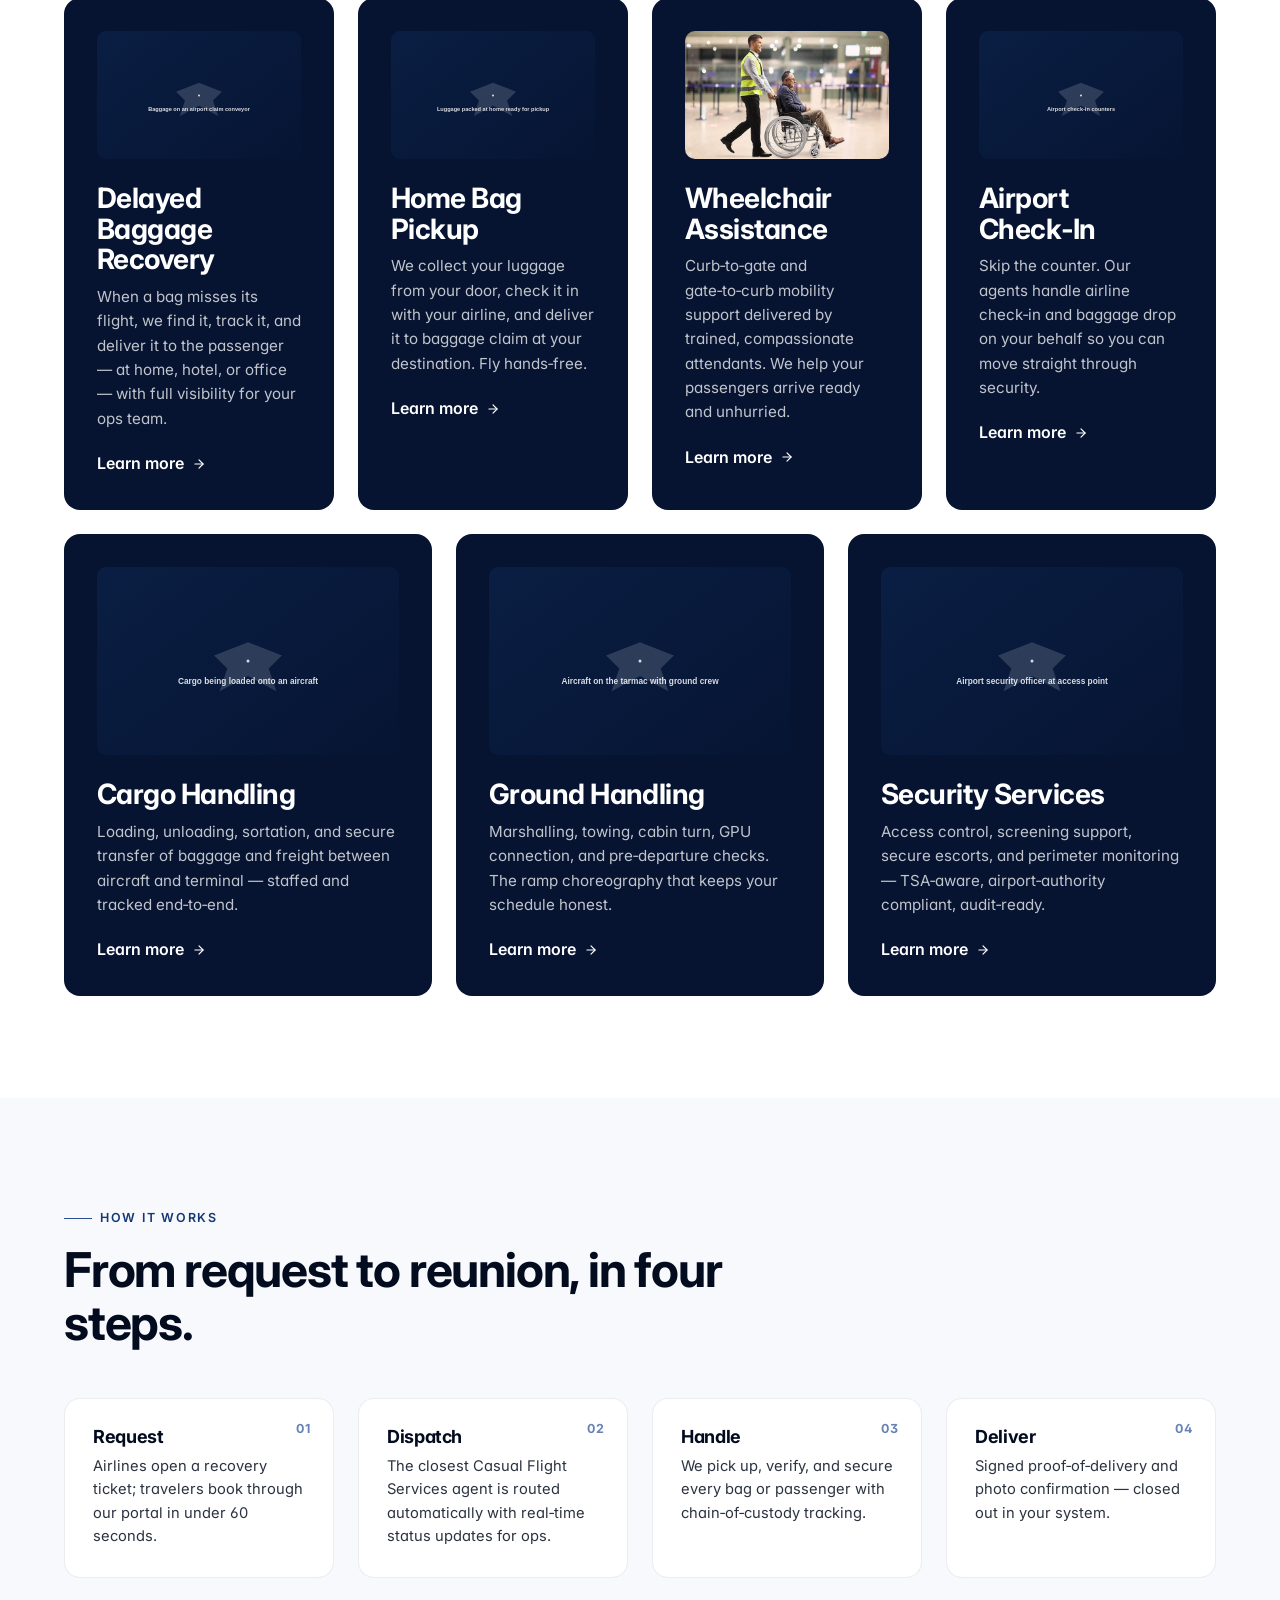
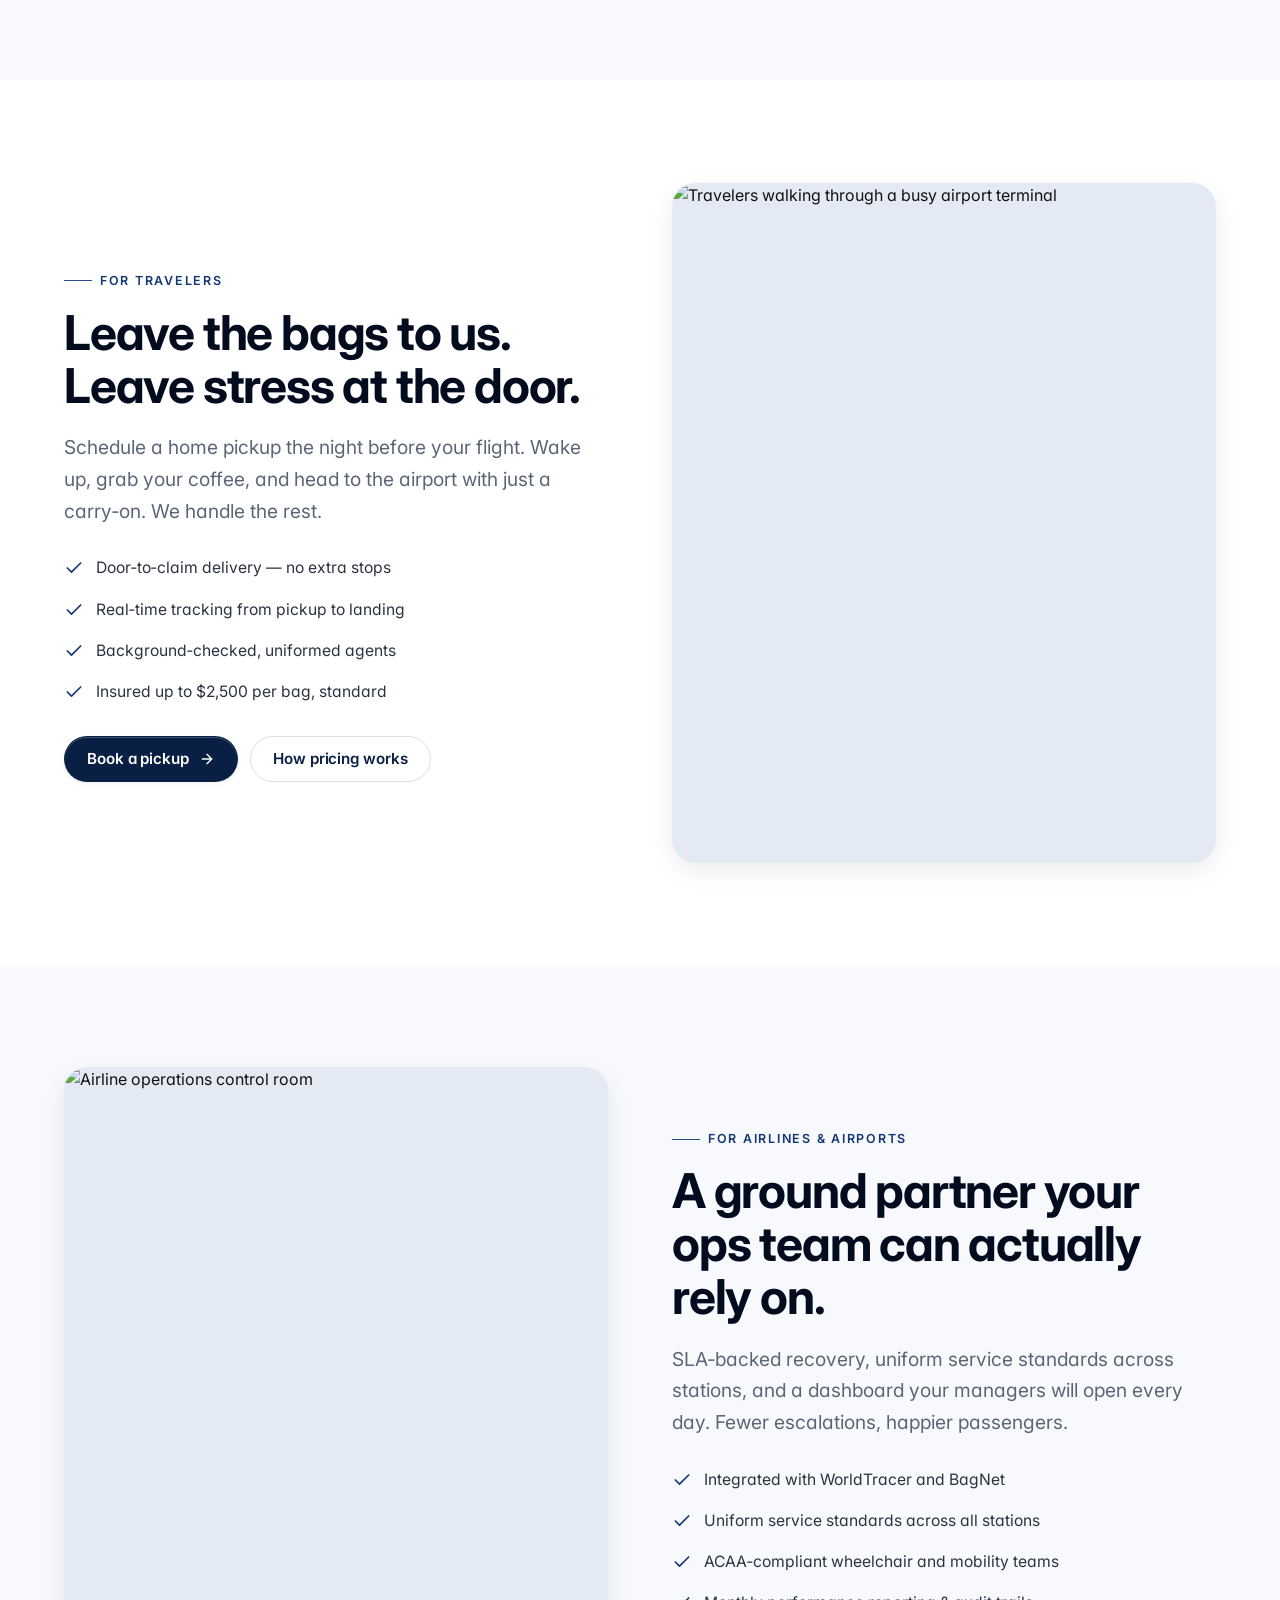
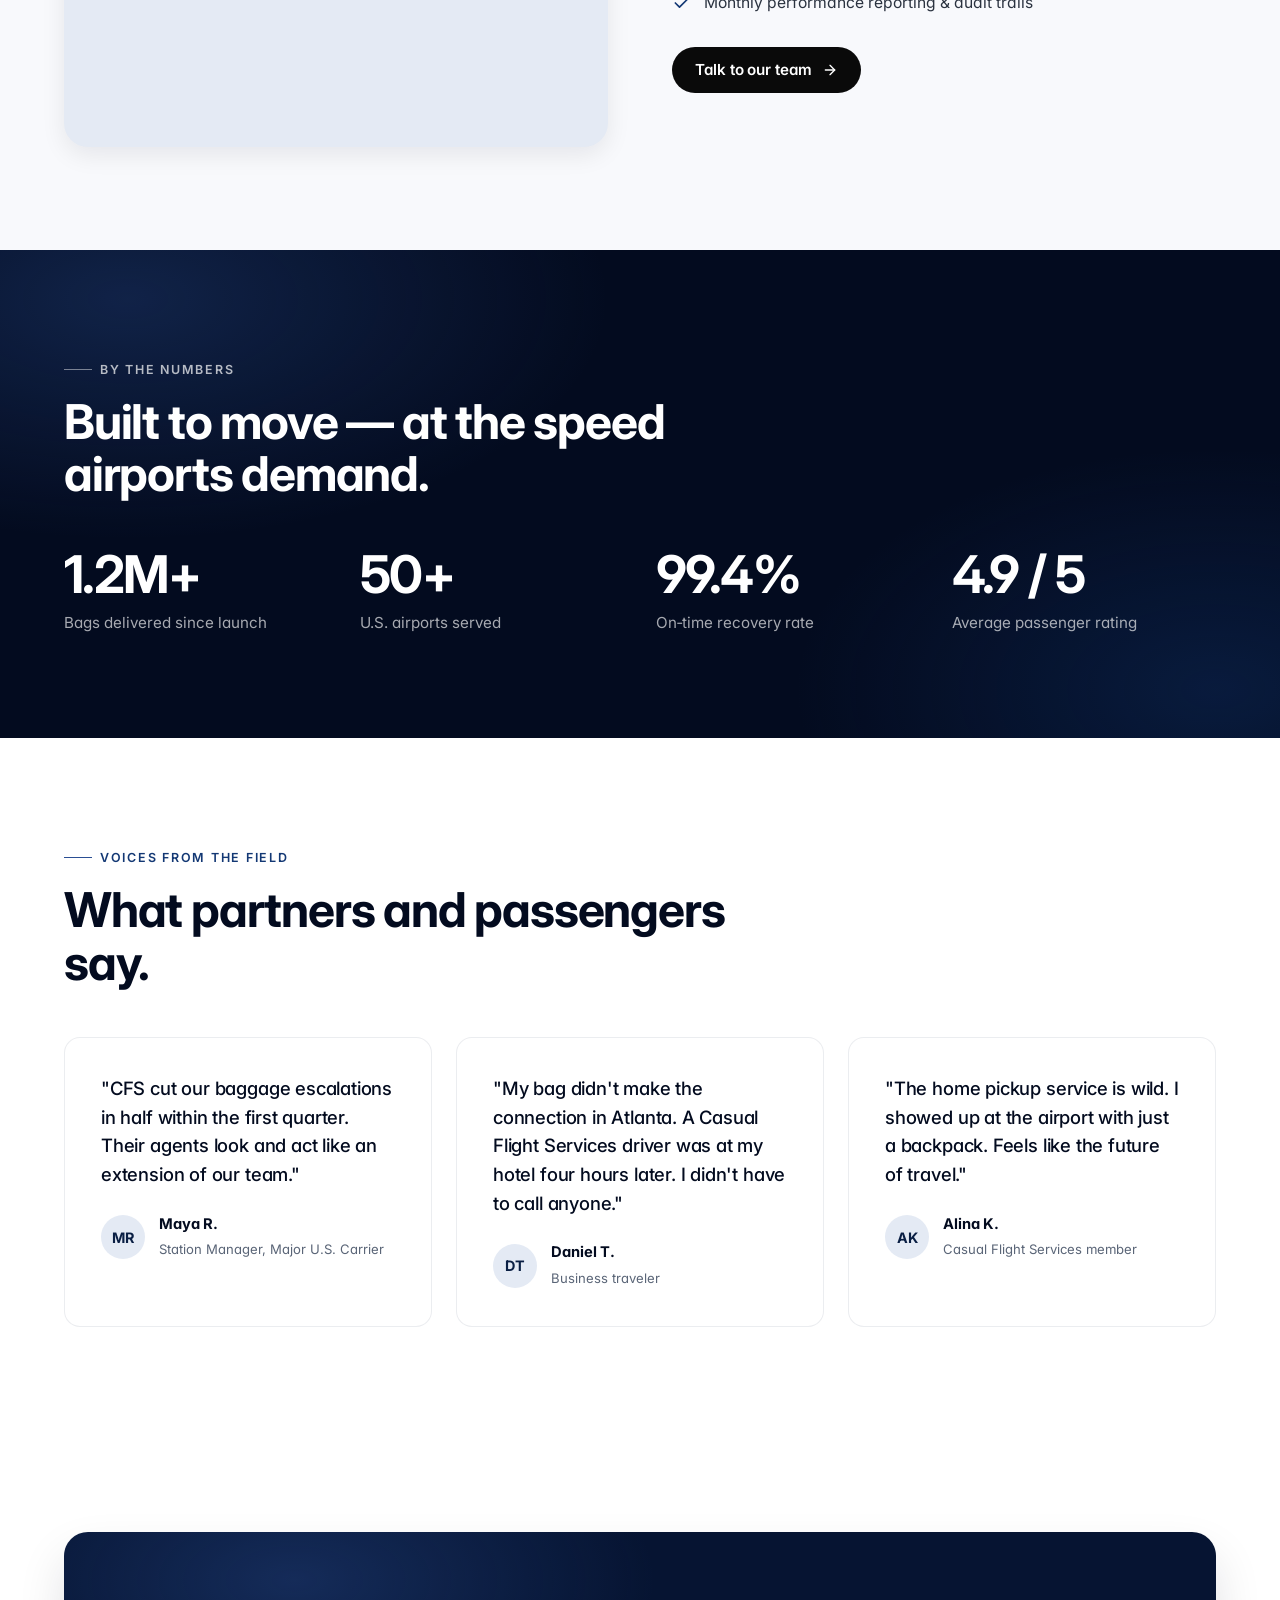
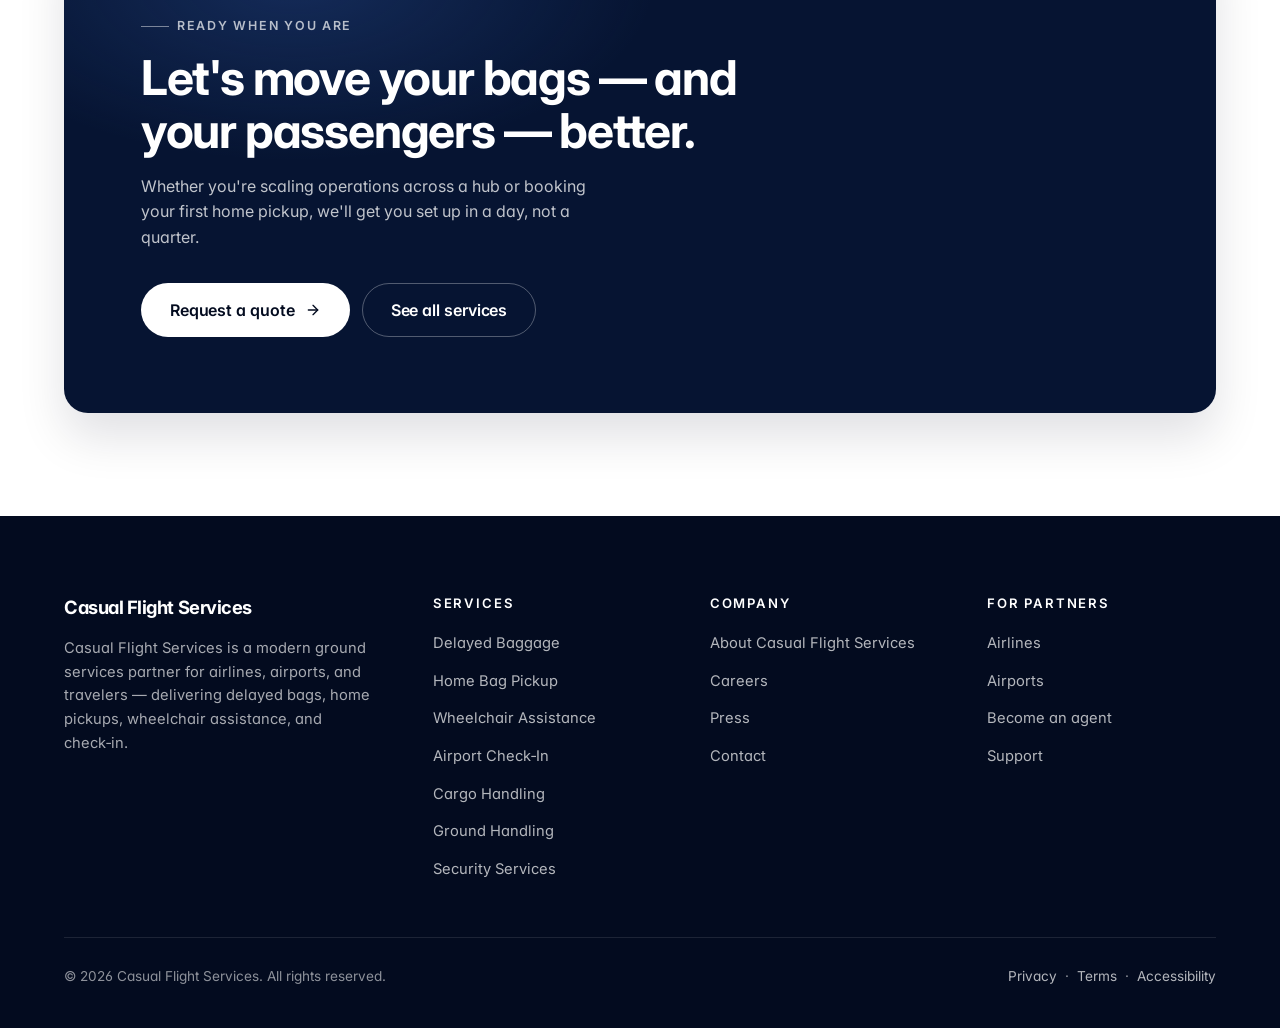
==== commit 9990e7d7: "Merge pull request #6 from Ontheflywaste/feature/new-services fix: swap two bus images for relevant " ====
--- a/index.html
+++ b/index.html
@@ -251,7 +251,7 @@
           </div>
         </div>
         <div class="split-image reveal" data-delay="2" aria-hidden="true">
-          <img src="https://images.unsplash.com/photo-1544620347-c4fd4a3d5957?auto=format&fit=crop&w=1200&q=80" alt="Modern airport terminal interior" />
+          <img src="https://images.unsplash.com/photo-1488085061387-422e29b40080?auto=format&fit=crop&w=1200&q=80" alt="Travelers walking through a busy airport terminal" />
         </div>
       </div>
     </div>
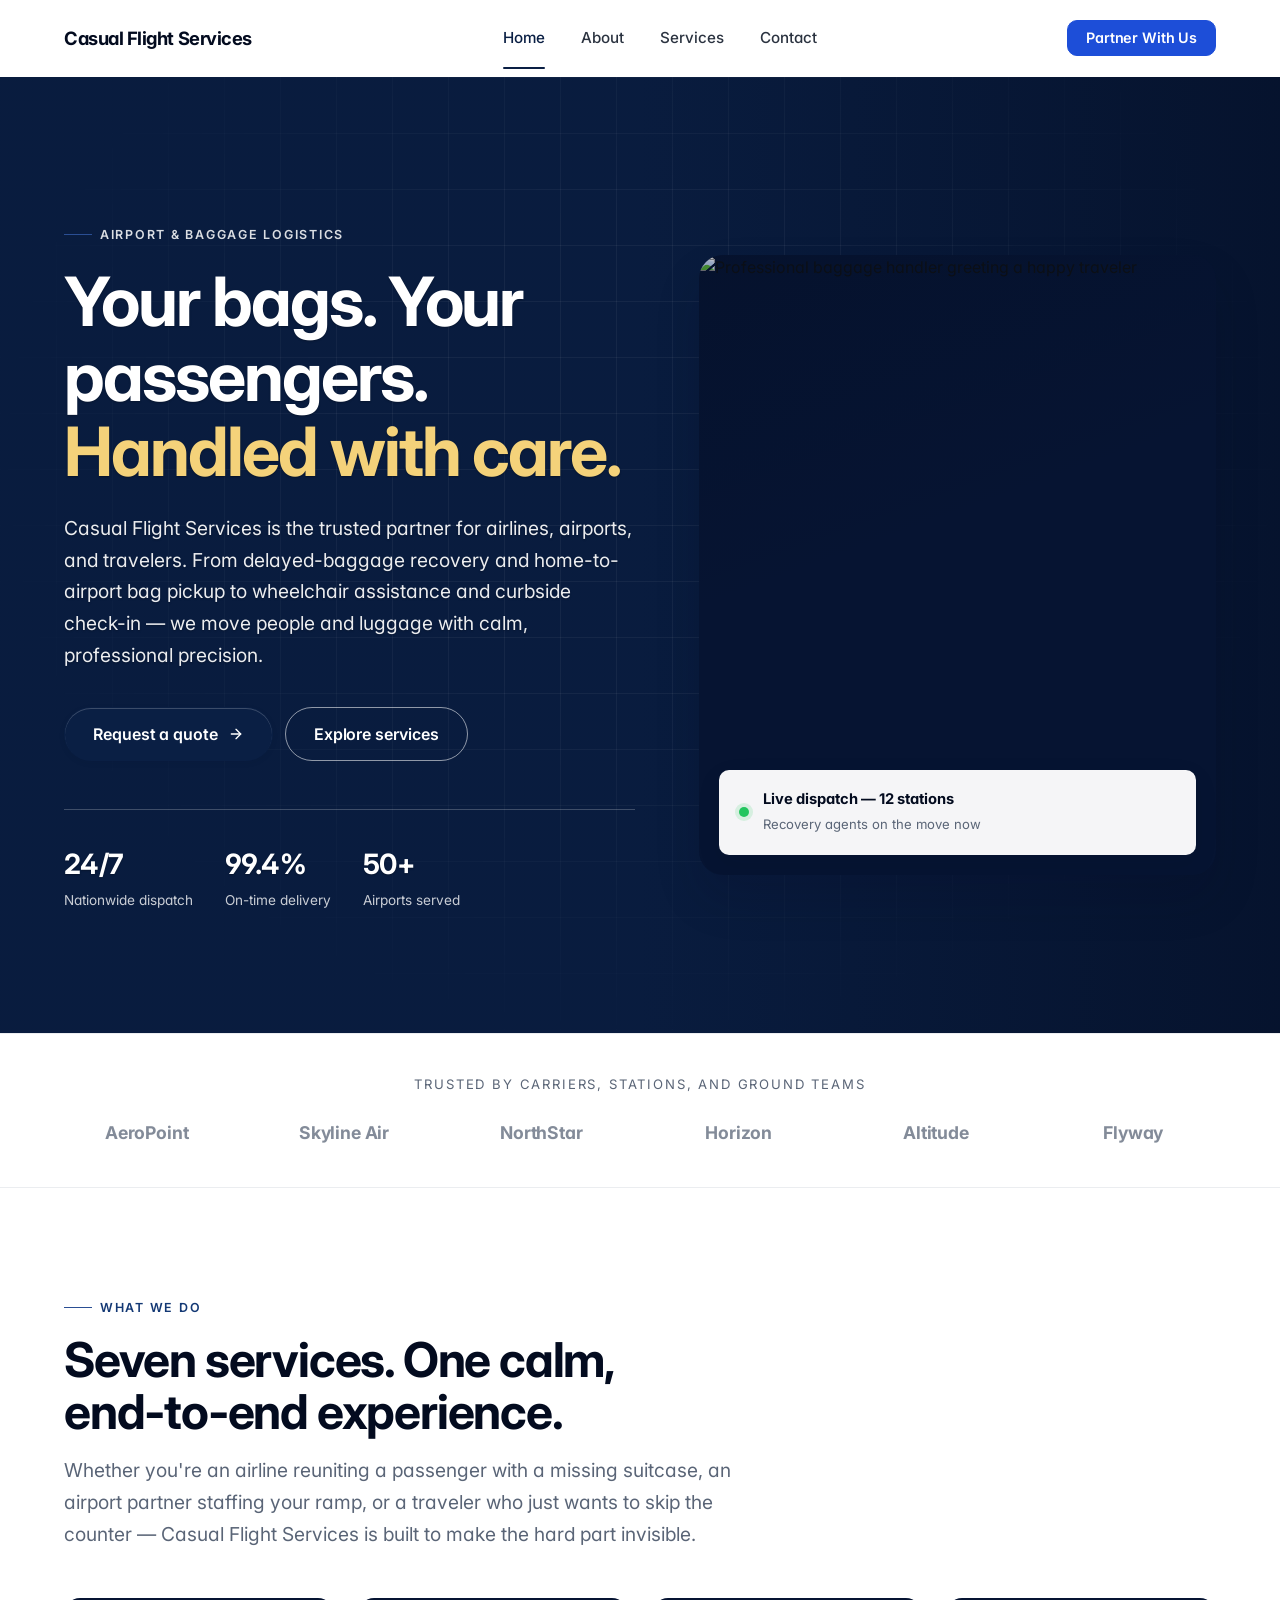
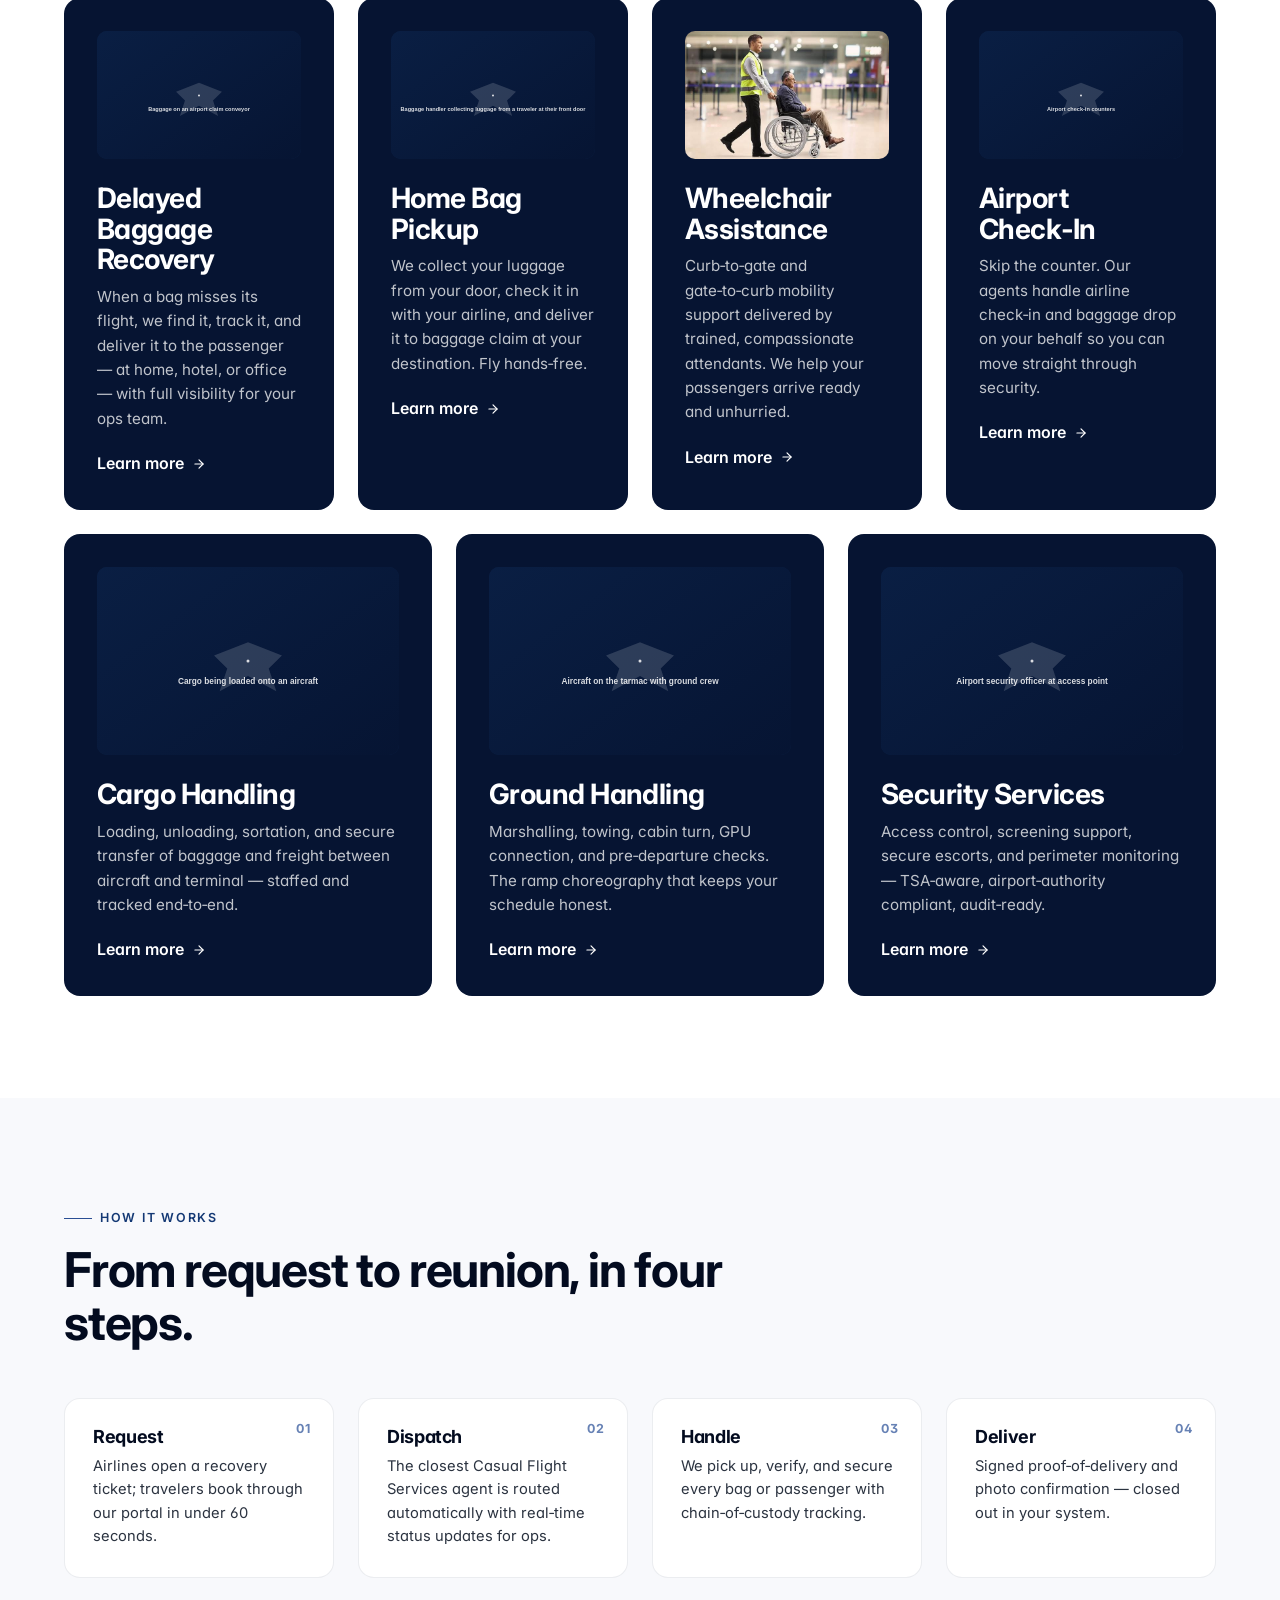
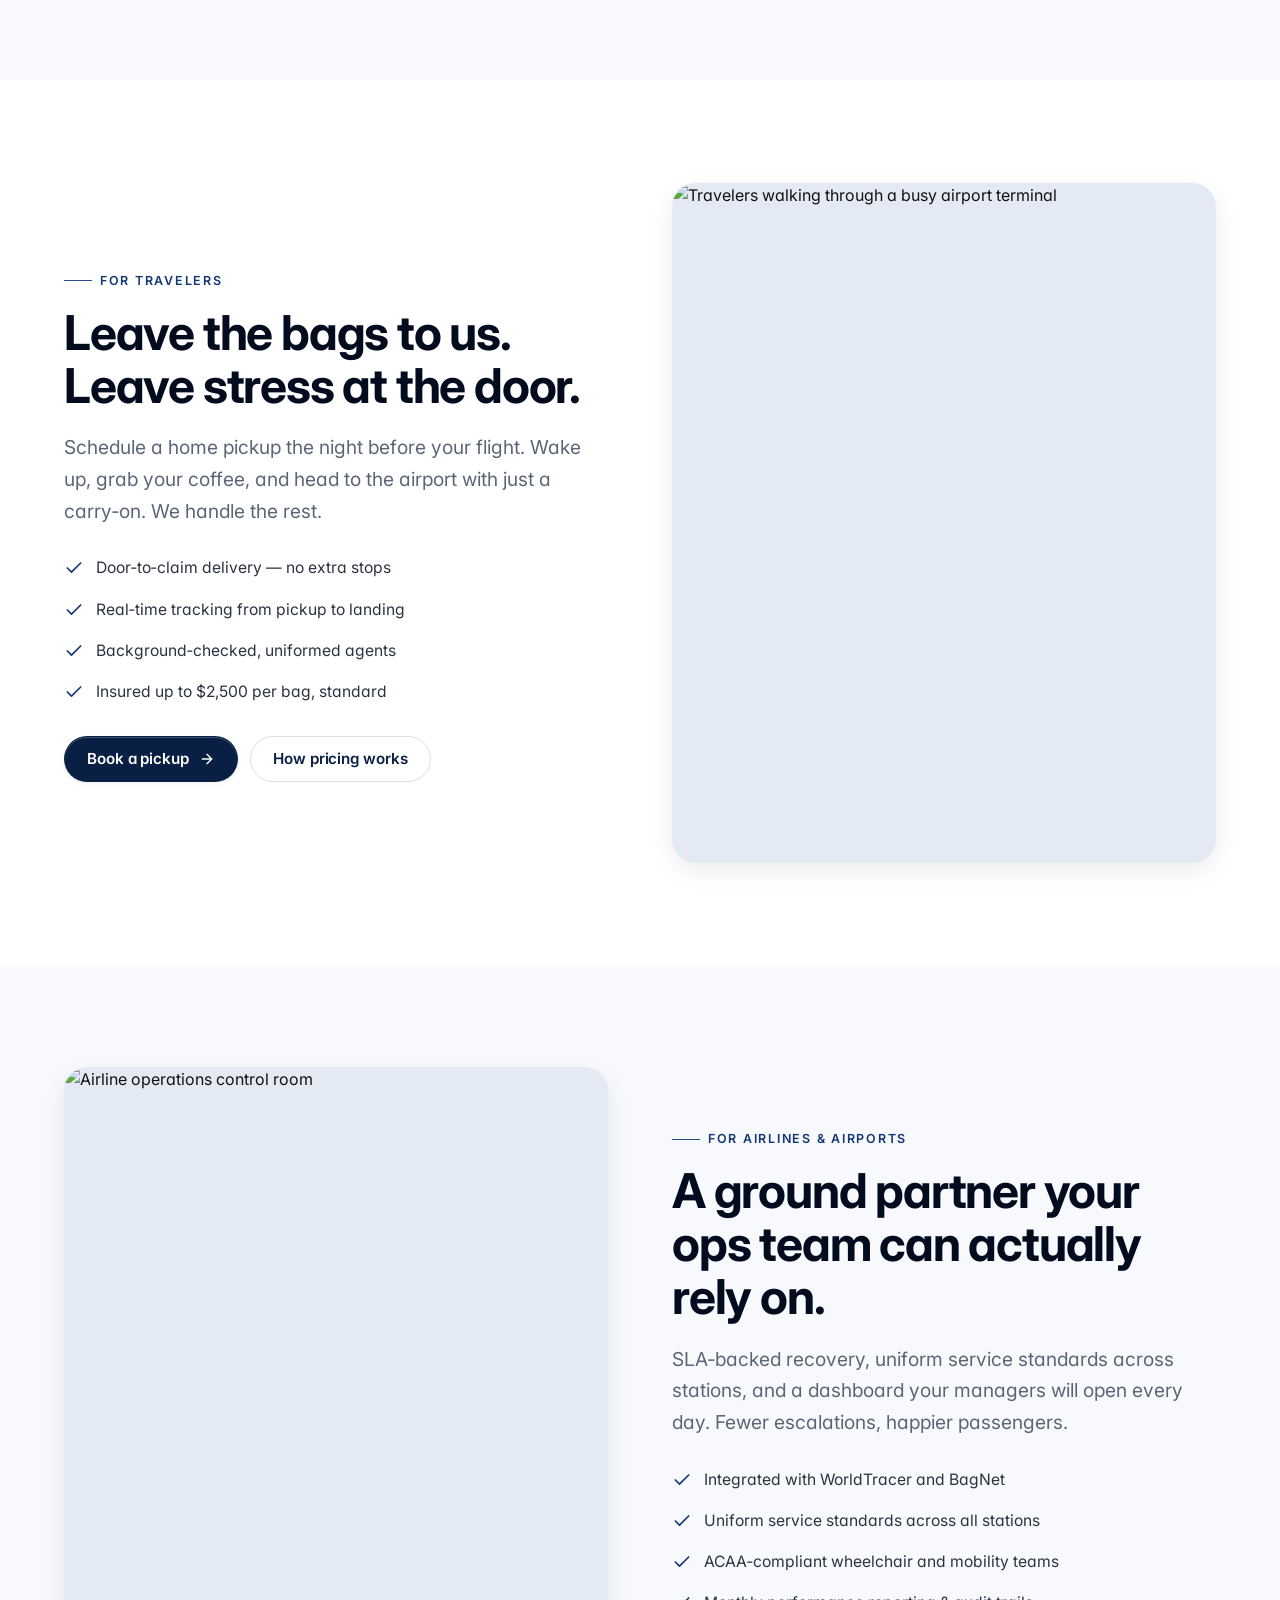
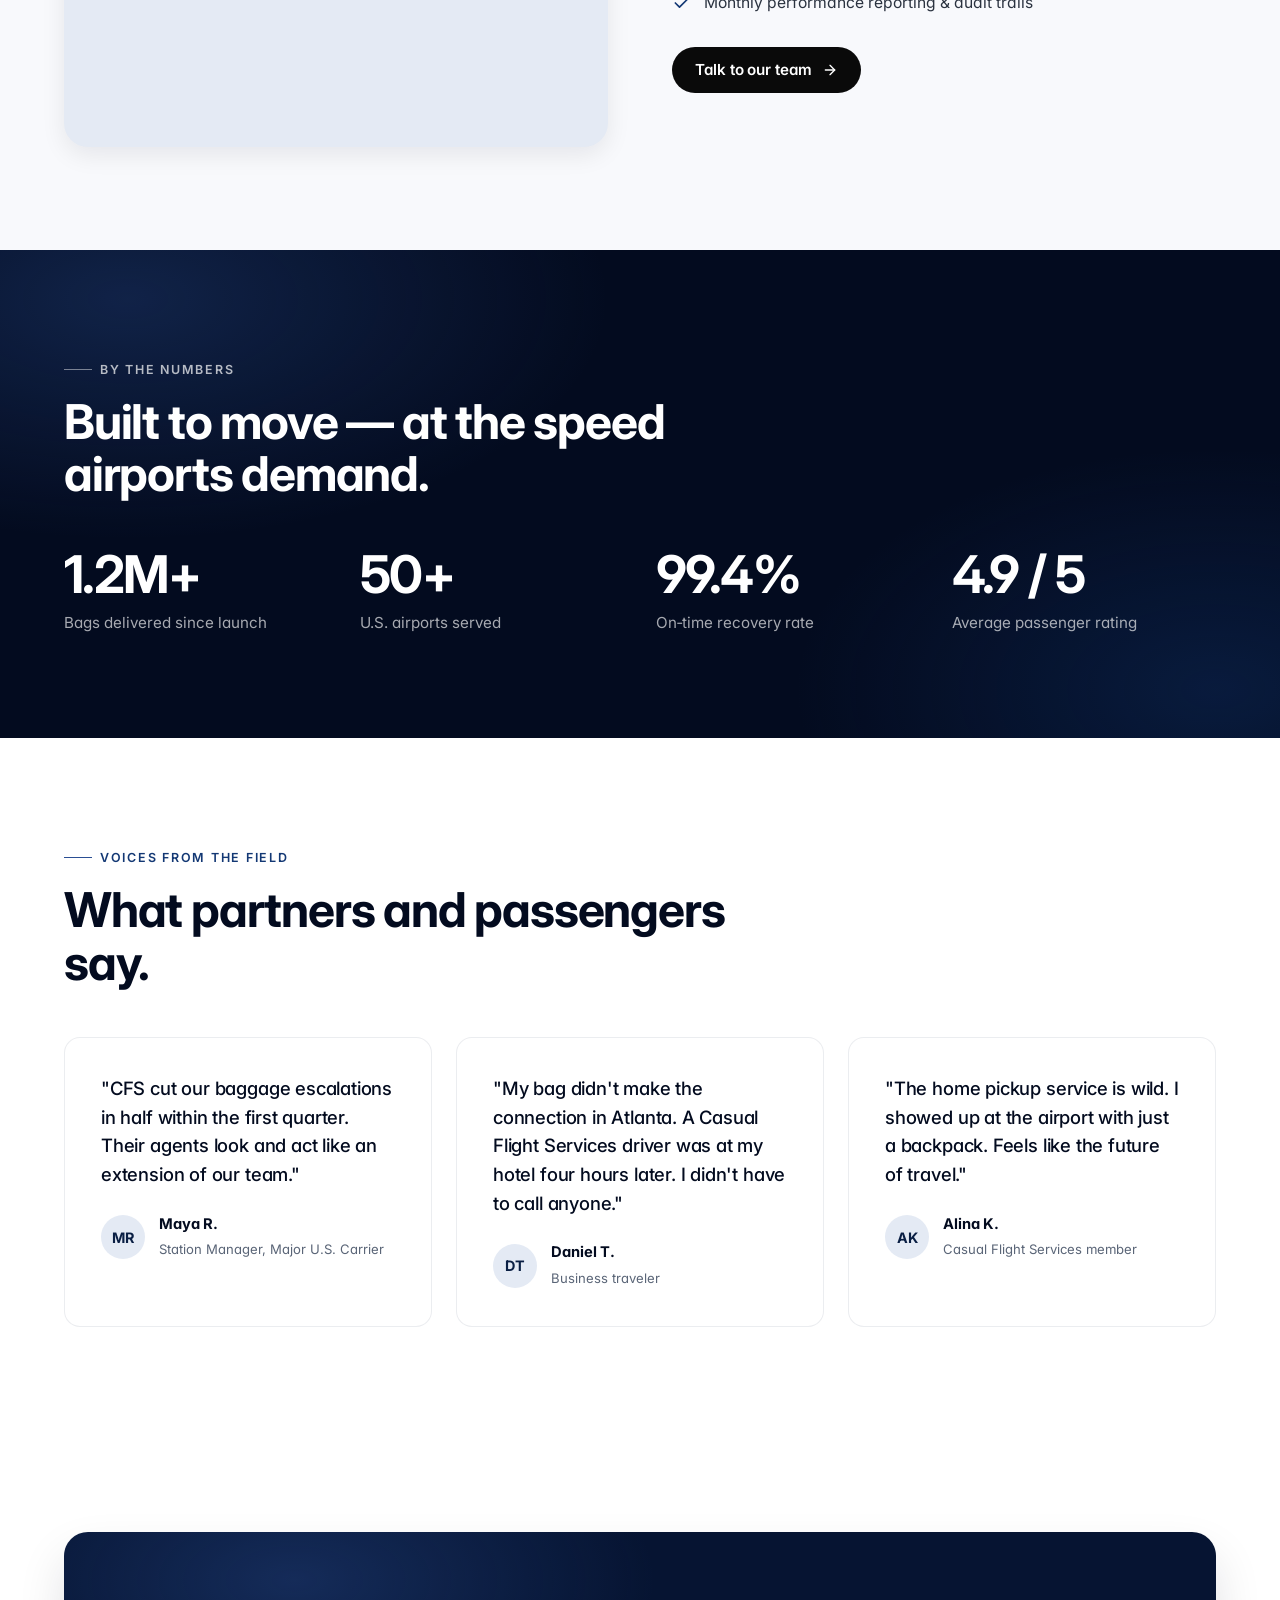
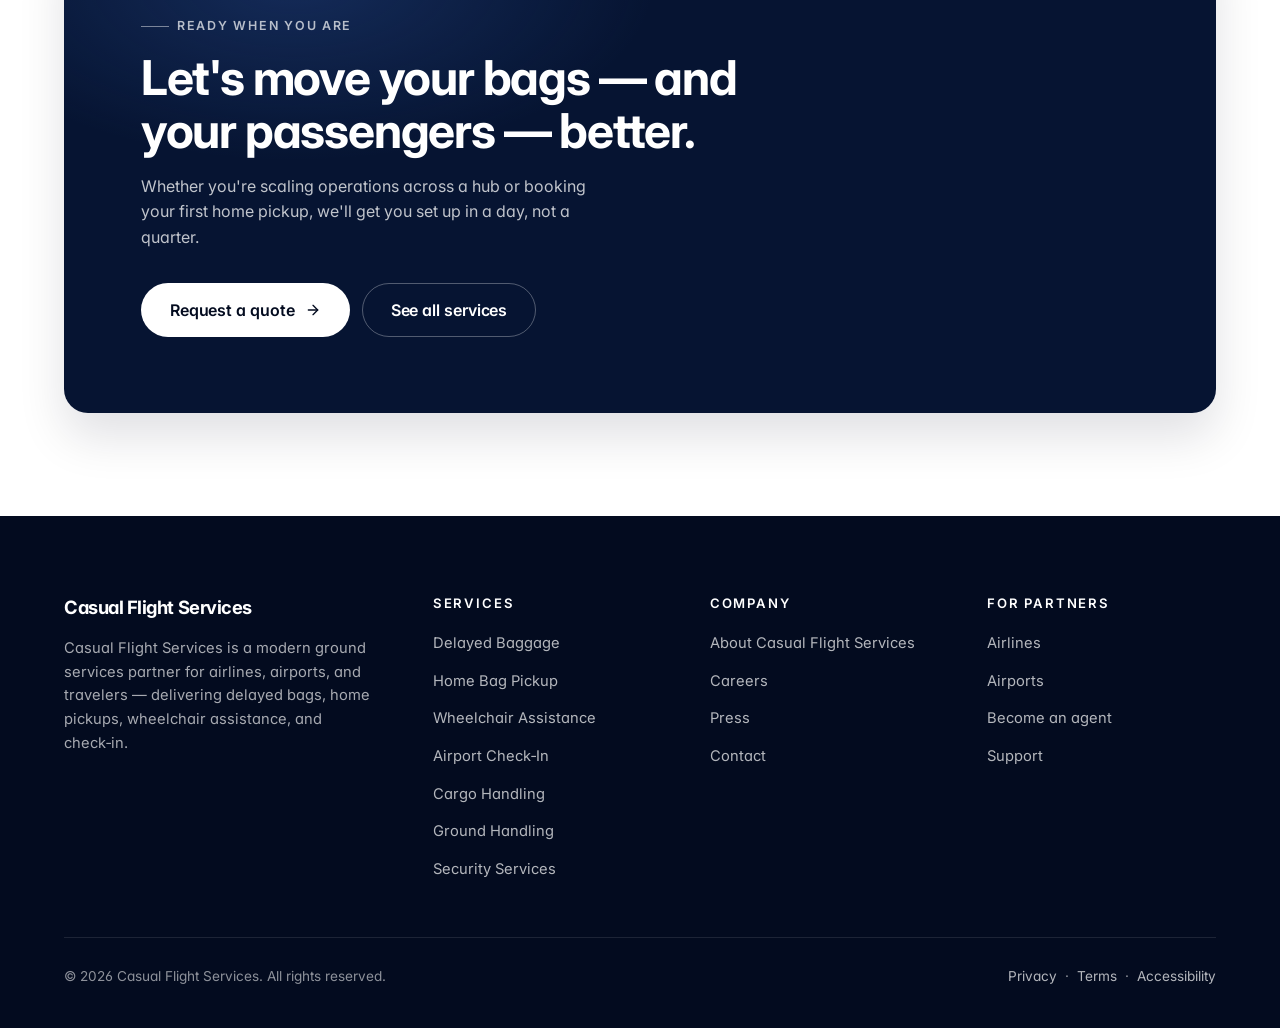
==== commit 90d09abe: "feat: cinematic hero photo + new Home Bag Pickup imagery Hero background (css/styles.css) Swapped bo" ====
--- a/index.html
+++ b/index.html
@@ -134,7 +134,7 @@
 
         <article class="card invert reveal" data-delay="2">
           <div class="card-media">
-            <img src="https://images.unsplash.com/photo-1528605248644-14dd04022da1?auto=format&fit=crop&w=900&q=80" alt="Luggage packed at home ready for pickup" loading="lazy" />
+            <img src="https://images.unsplash.com/photo-1530521954074-e64f6810b32d?auto=format&fit=crop&w=1200&q=80" alt="Baggage handler collecting luggage from a traveler at their front door" loading="lazy" />
           </div>
           <h3>Home Bag Pickup</h3>
           <p>We collect your luggage from your door, check it in with your airline, and deliver it to baggage claim at your destination. Fly hands‑free.</p>
--- a/css/styles.css
+++ b/css/styles.css
@@ -141,37 +141,20 @@
 }
 
 /* ---------- Header / Nav ---------- */
-/* Navbar — same metallic-navy recipe as .dark-section (base #030B1F
-   navy-900 plus two soft radial highlights). When scrolled we deepen
-   the bottom border to a faint white so the divider stays subtle on the
-   dark surface. */
 .site-header {
   position: sticky;
   top: 0;
   z-index: 50;
-  background:
-    radial-gradient(600px 200px at 10% 10%, rgba(42, 78, 147, 0.35), transparent 60%),
-    radial-gradient(600px 200px at 95% 90%, rgba(19, 56, 116, 0.35), transparent 60%),
-    var(--navy-900);
+  background: rgba(255, 255, 255, 0.82);
   backdrop-filter: saturate(180%) blur(12px);
   -webkit-backdrop-filter: saturate(180%) blur(12px);
   border-bottom: 1px solid transparent;
   transition: border-color 0.3s var(--ease), background 0.3s var(--ease);
 }
 .site-header.scrolled {
-  border-bottom-color: rgba(255, 255, 255, 0.08);
-}
-/* Re-tune nav text for the dark background. */
-.site-header .brand { color: #ffffff; }
-.site-header .brand .dot { background: rgba(255, 255, 255, 0.65); }
-.site-header .nav-links a { color: rgba(255, 255, 255, 0.78); }
-.site-header .nav-links a:hover,
-.site-header .nav-links a.active { color: #ffffff; }
-.site-header .nav-links a.active::after { background: #ffffff; }
-.site-header .nav-toggle { color: #ffffff; }
-/* The blue Partner With Us pill already pops against navy — no change
-   needed, but bump the focus ring contrast slightly. */
-.site-header .btn-partner:focus-visible { outline-color: #cfe0ff; }
+  border-bottom-color: var(--border);
+  background: rgba(255, 255, 255, 0.95);
+}
 .nav {
   display: flex;
   align-items: center;
@@ -414,7 +397,7 @@
      through. */
   background:
     linear-gradient(to right, rgba(10,31,68,0.85) 50%, rgba(10,31,68,0.40) 100%),
-    url("https://images.unsplash.com/photo-1436491865332-7a61a109cc05?auto=format&fit=crop&w=1920&q=85") center / cover no-repeat,
+    url("https://images.unsplash.com/photo-1464037866556-6812c9d1c72e?auto=format&fit=crop&w=1920&q=85") center / cover no-repeat,
     var(--navy-900);
 }
 /* Decorative grid overlay — re-tuned to a very faint white so it still
@@ -438,7 +421,7 @@
   .hero {
     background:
       linear-gradient(to bottom, rgba(10,31,68,0.80) 0%, rgba(10,31,68,0.92) 100%),
-      url("https://images.unsplash.com/photo-1436491865332-7a61a109cc05?auto=format&fit=crop&w=1920&q=85") center / cover no-repeat,
+      url("https://images.unsplash.com/photo-1464037866556-6812c9d1c72e?auto=format&fit=crop&w=1920&q=85") center / cover no-repeat,
       var(--navy-900);
   }
 }
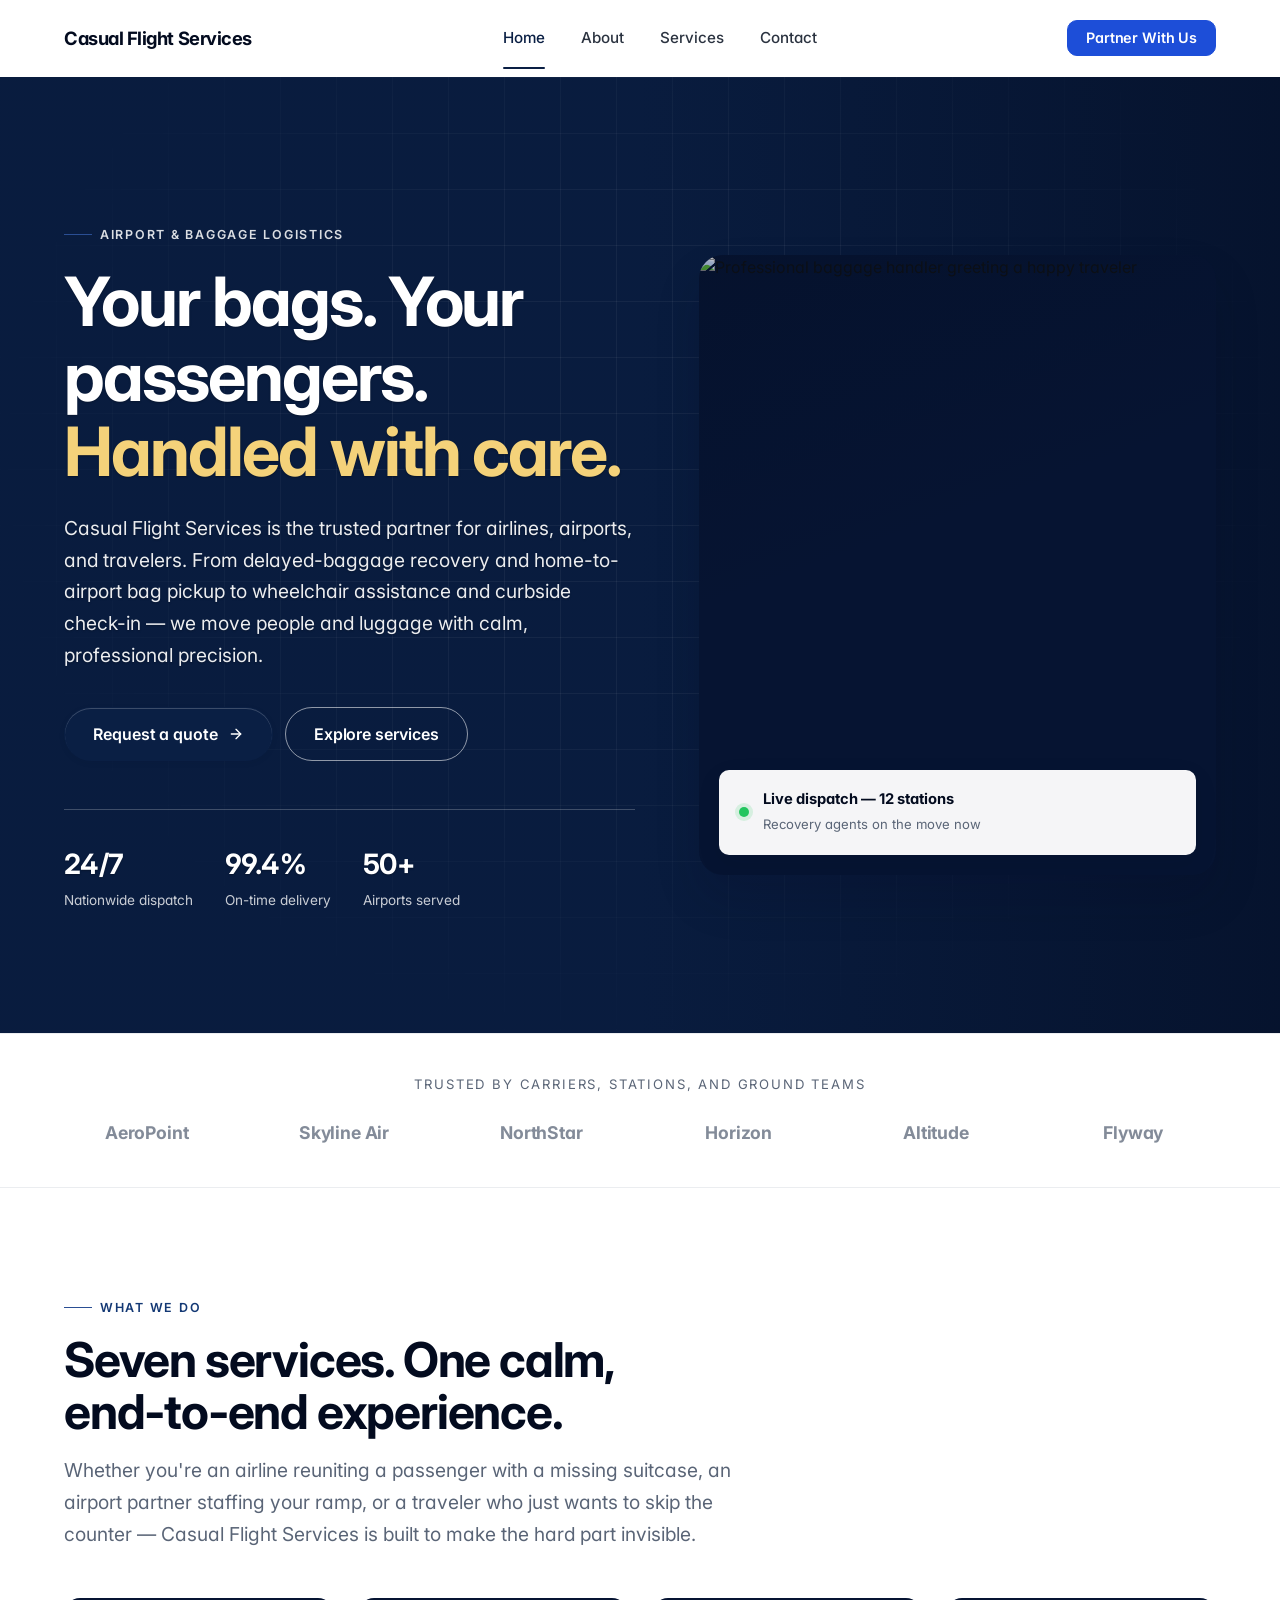
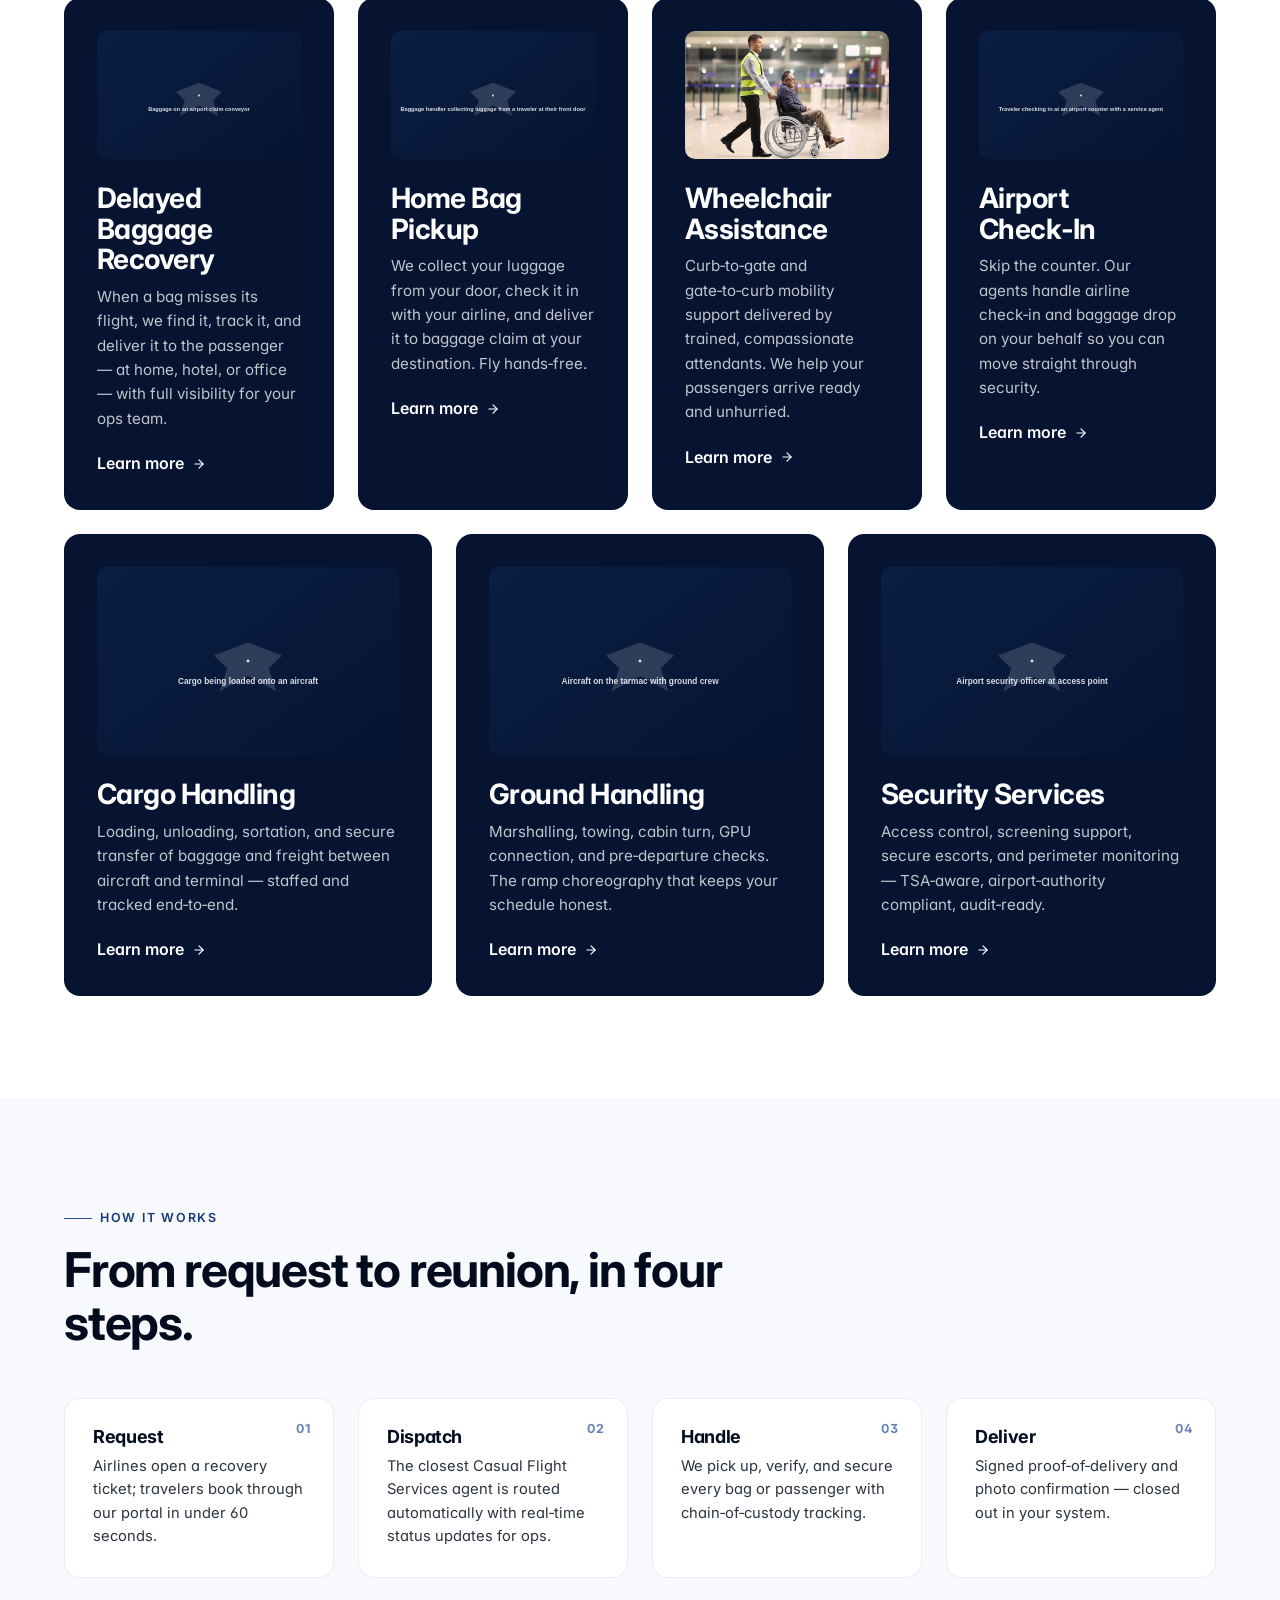
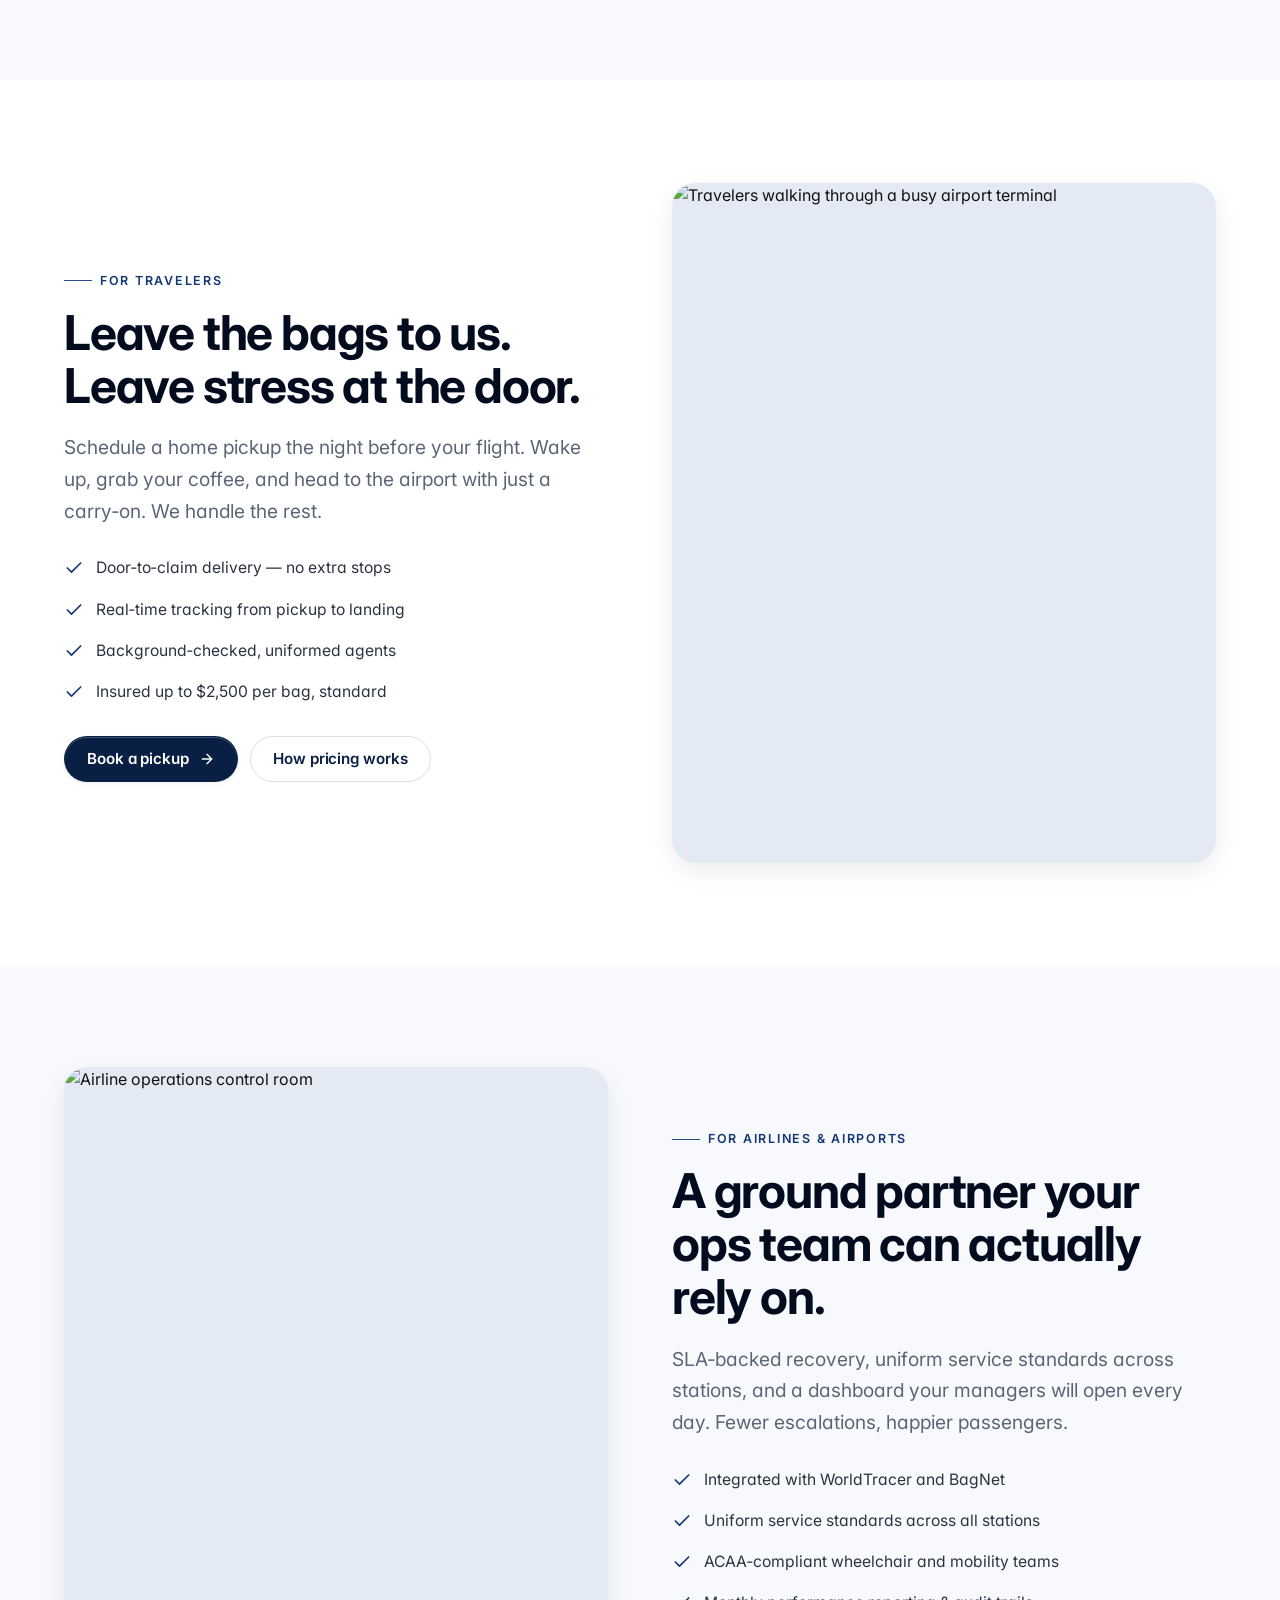
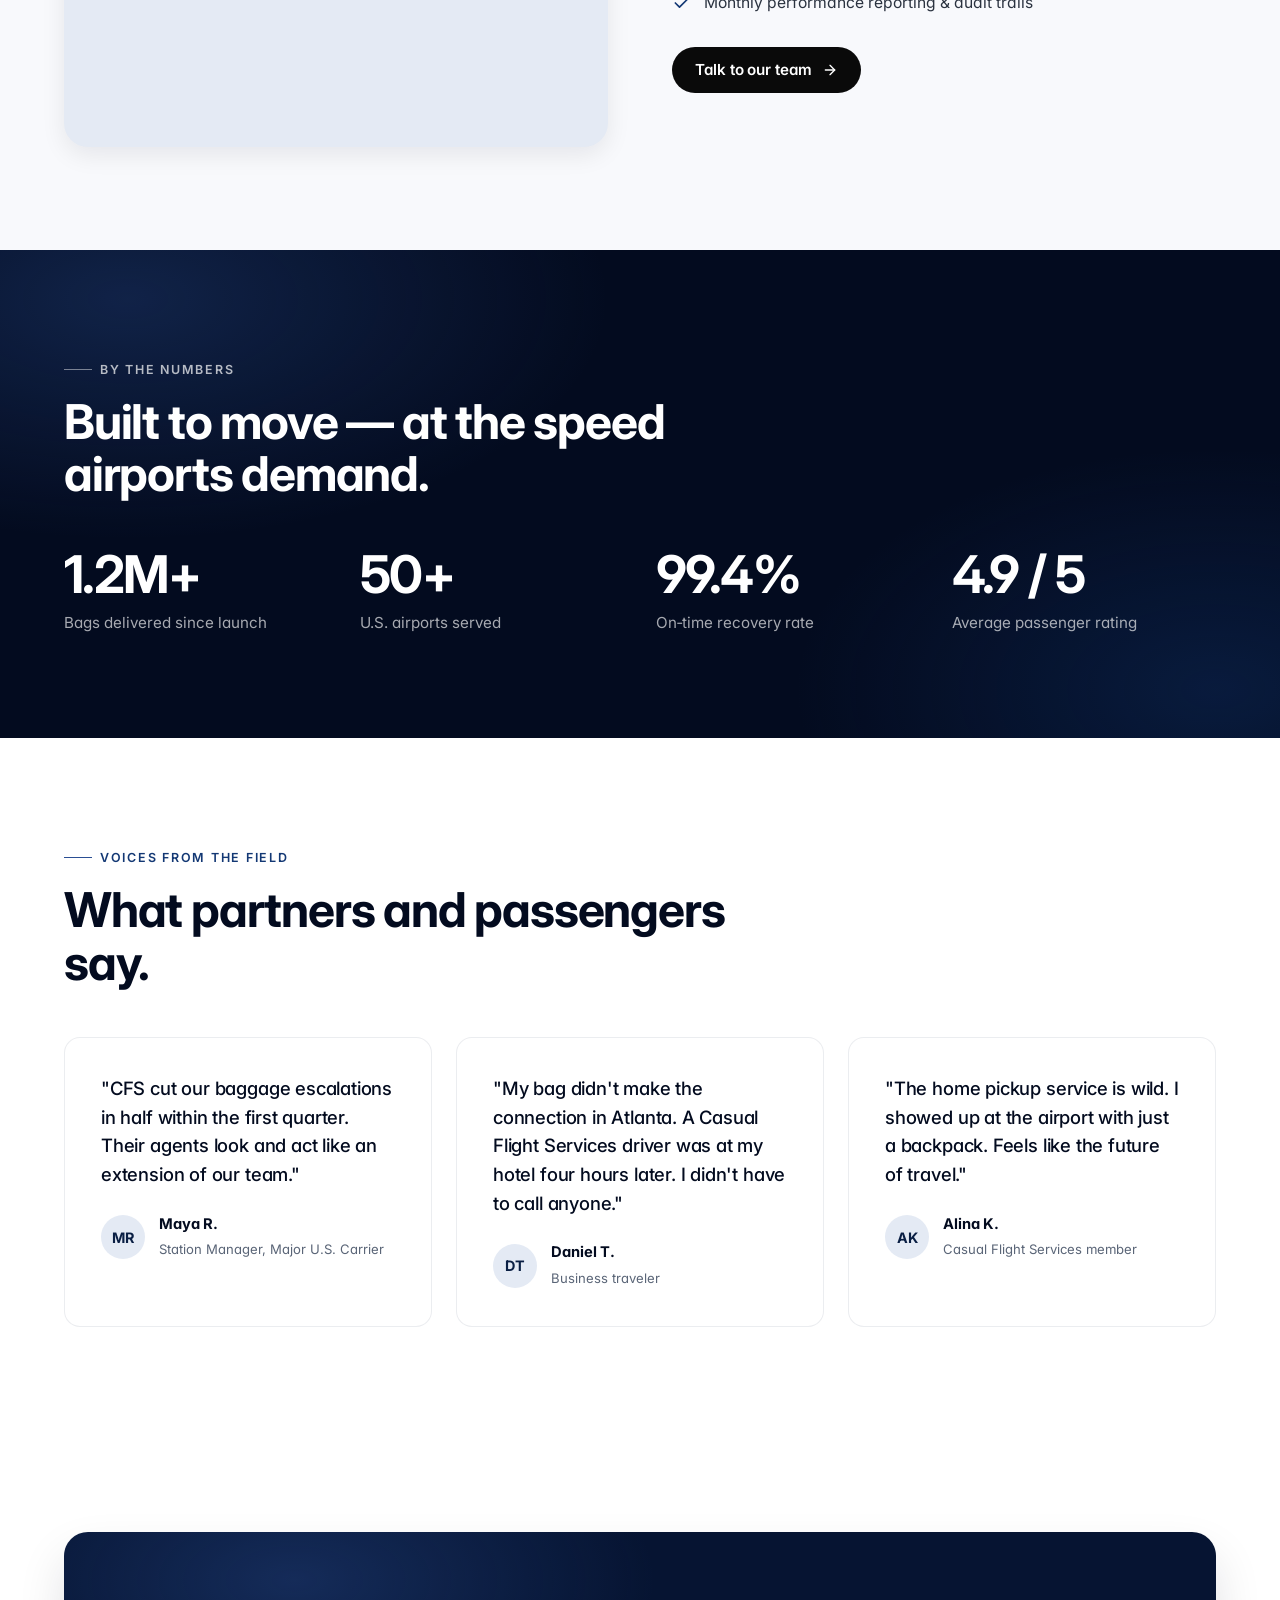
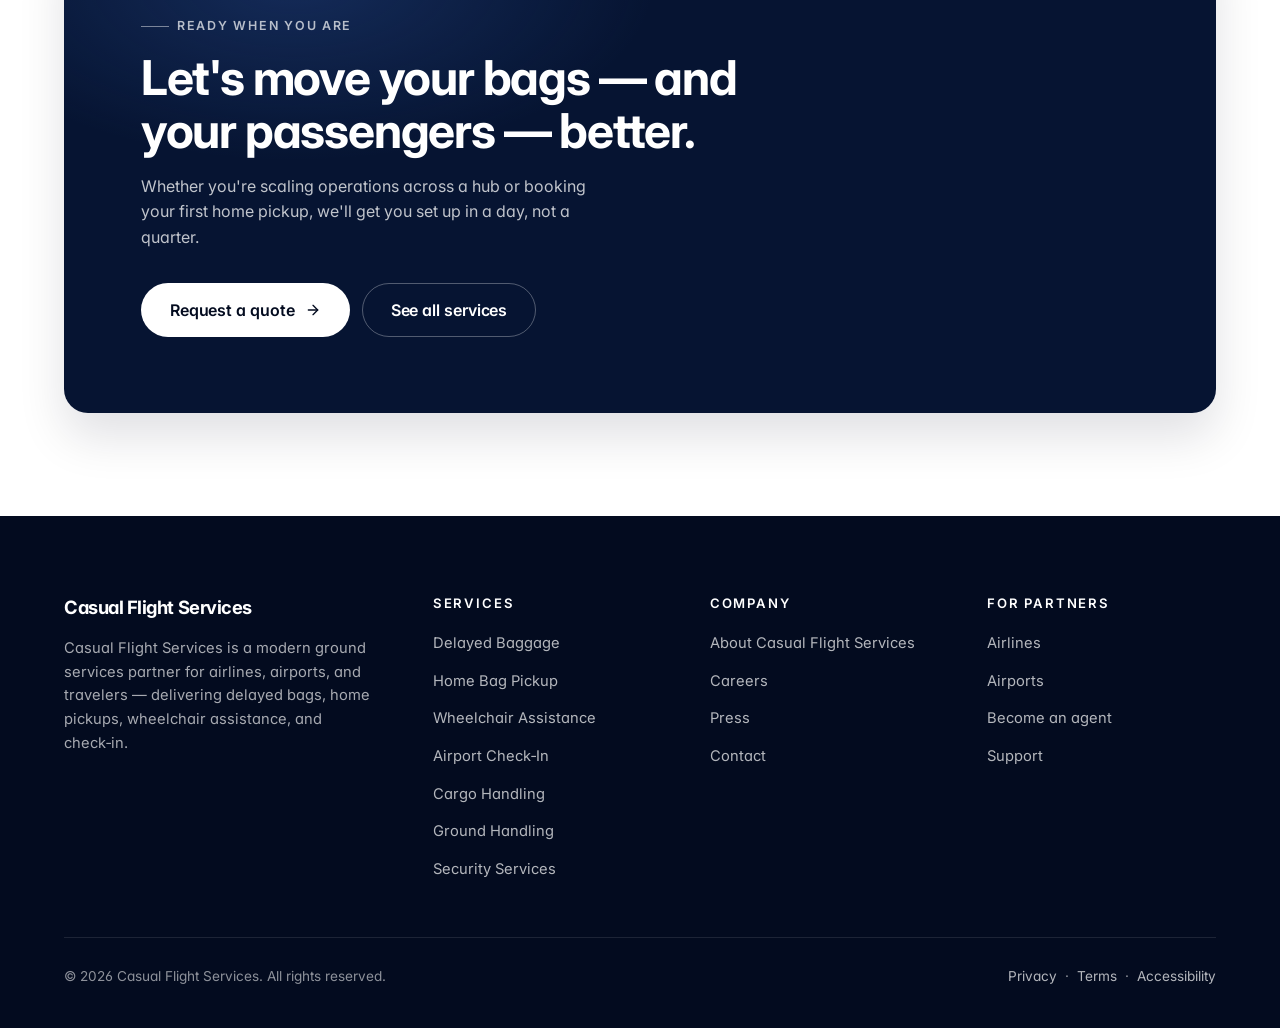
==== commit 5d2399d6: "feat: swap Airport Check-In imagery to counter-agent photo Replaced all three Airport Check-In <img>" ====
--- a/index.html
+++ b/index.html
@@ -156,7 +156,7 @@
 
         <article class="card invert reveal" data-delay="4">
           <div class="card-media">
-            <img src="https://images.unsplash.com/photo-1578662996442-48f60103fc96?auto=format&fit=crop&w=900&q=80" alt="Airport check-in counters" loading="lazy" />
+            <img src="https://images.unsplash.com/photo-1583416750470-965b2707b355?auto=format&fit=crop&w=1200&q=80" alt="Traveler checking in at an airport counter with a service agent" loading="lazy" />
           </div>
           <h3>Airport Check‑In</h3>
           <p>Skip the counter. Our agents handle airline check‑in and baggage drop on your behalf so you can move straight through security.</p>
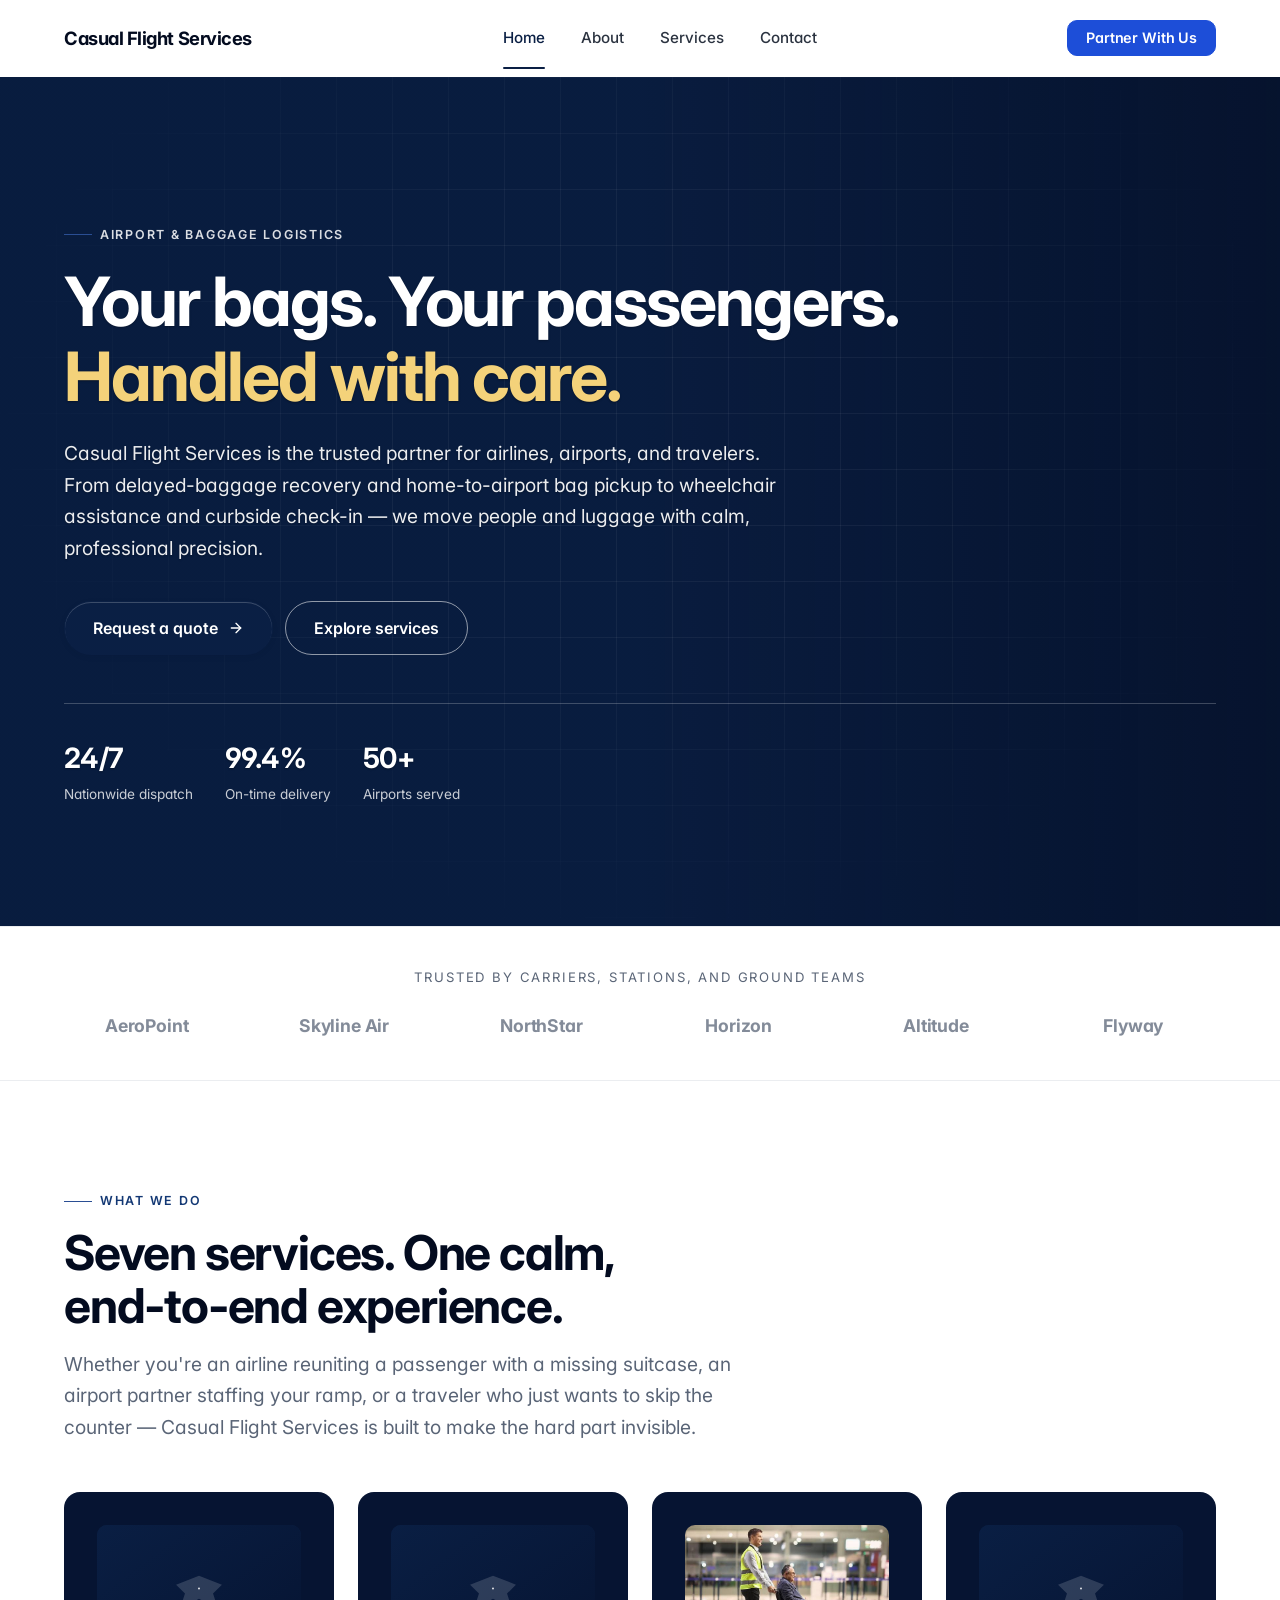
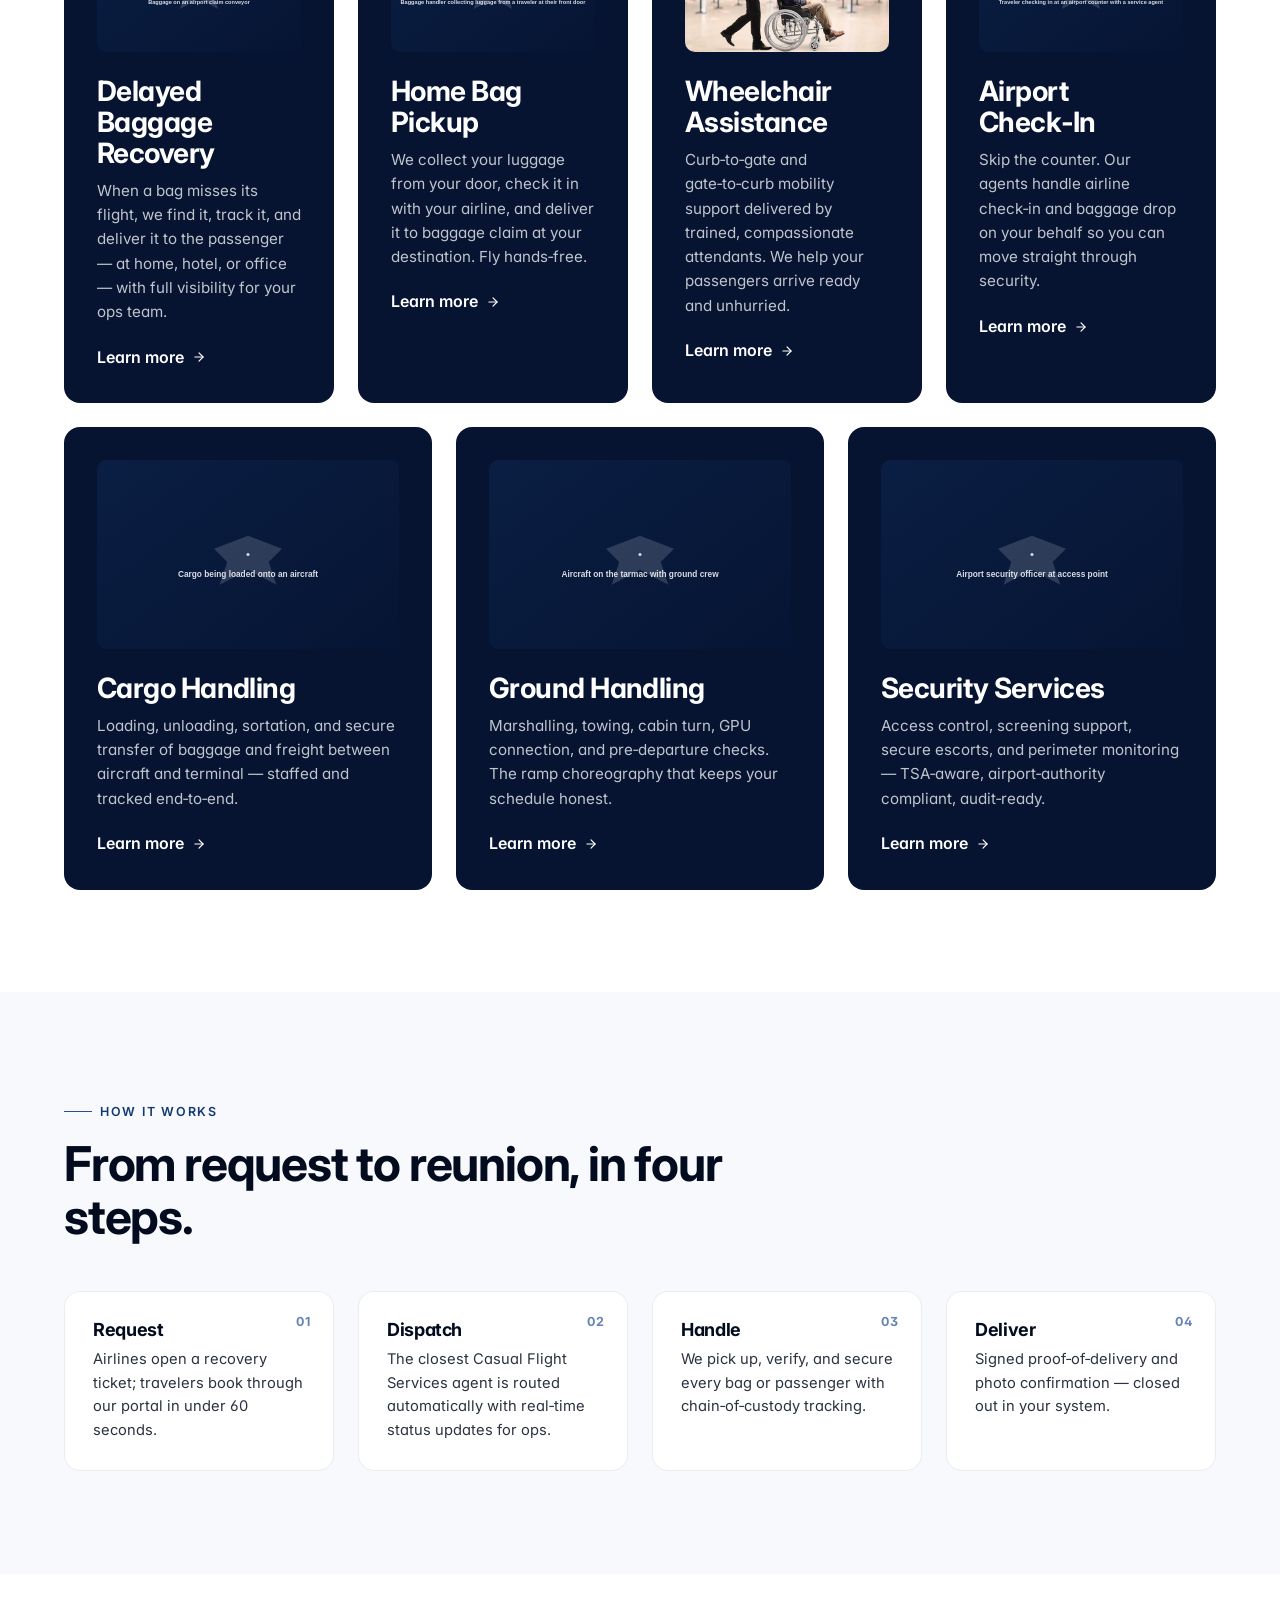
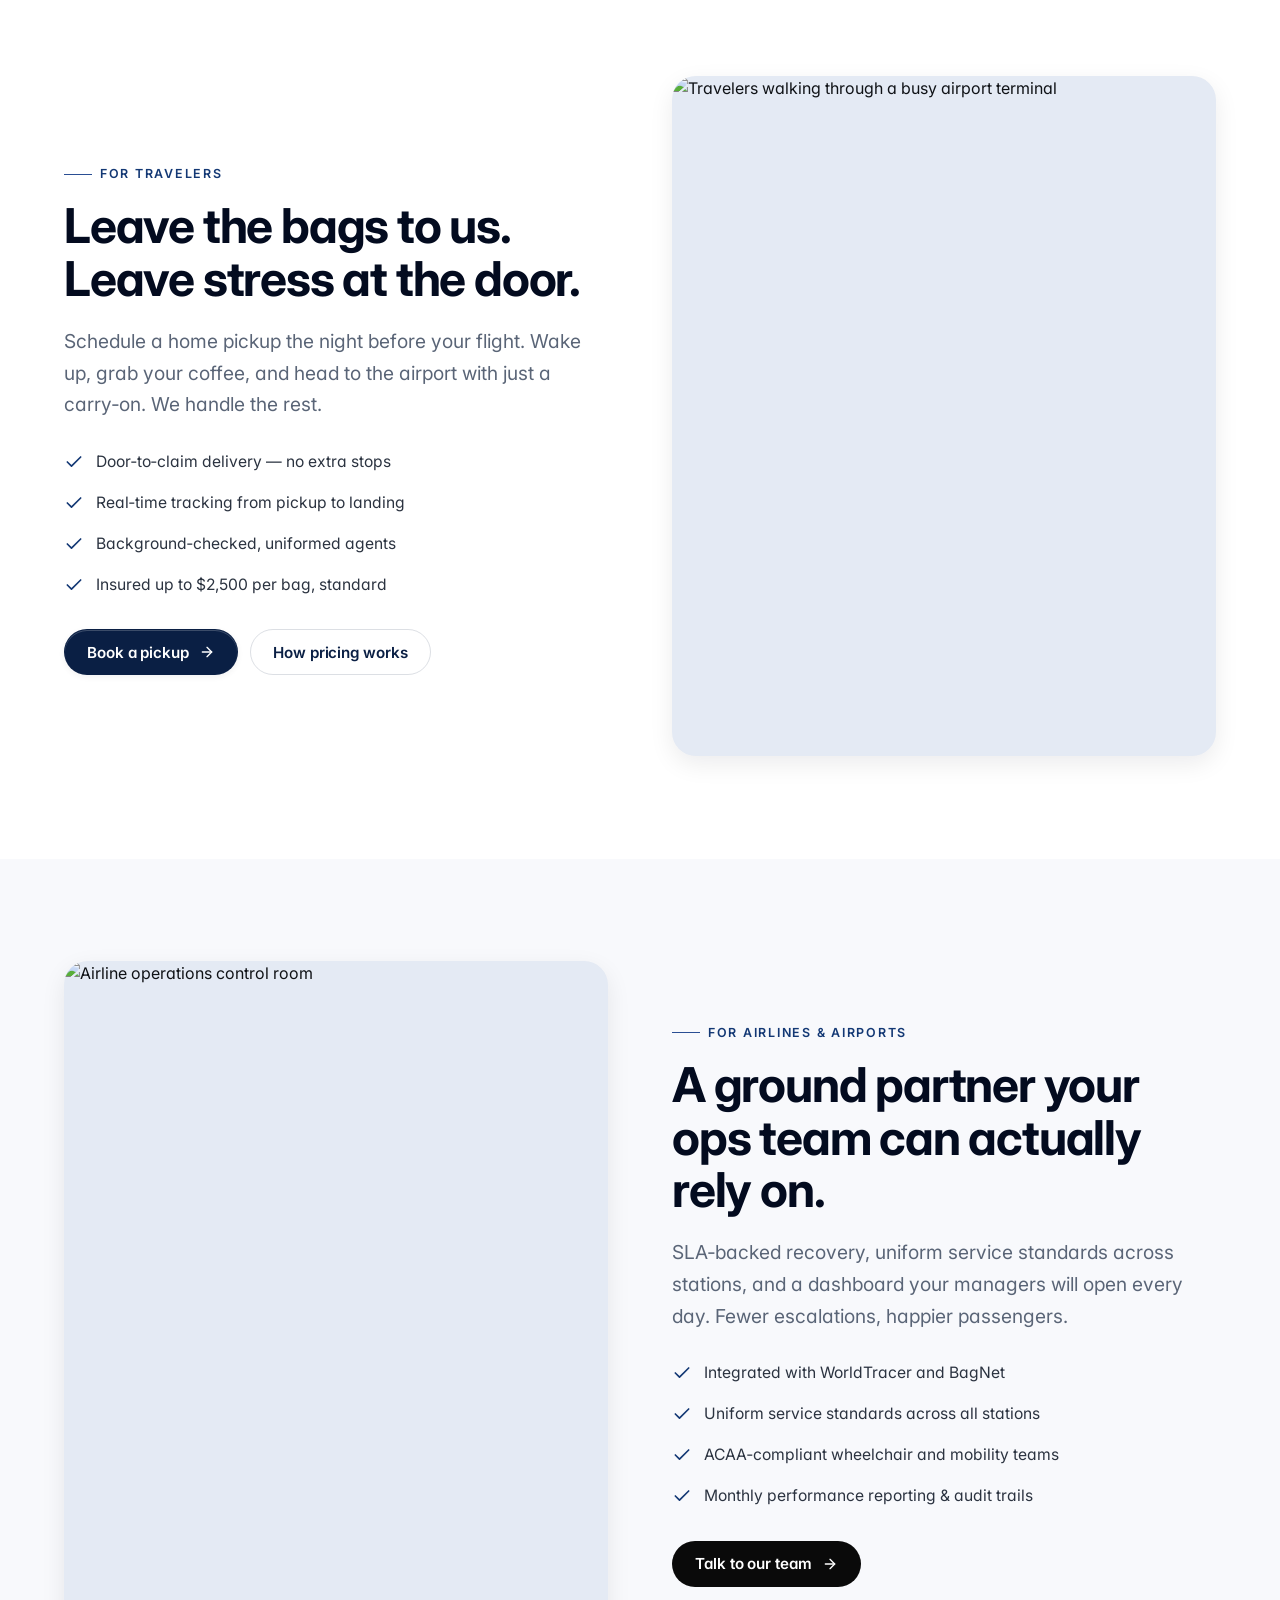
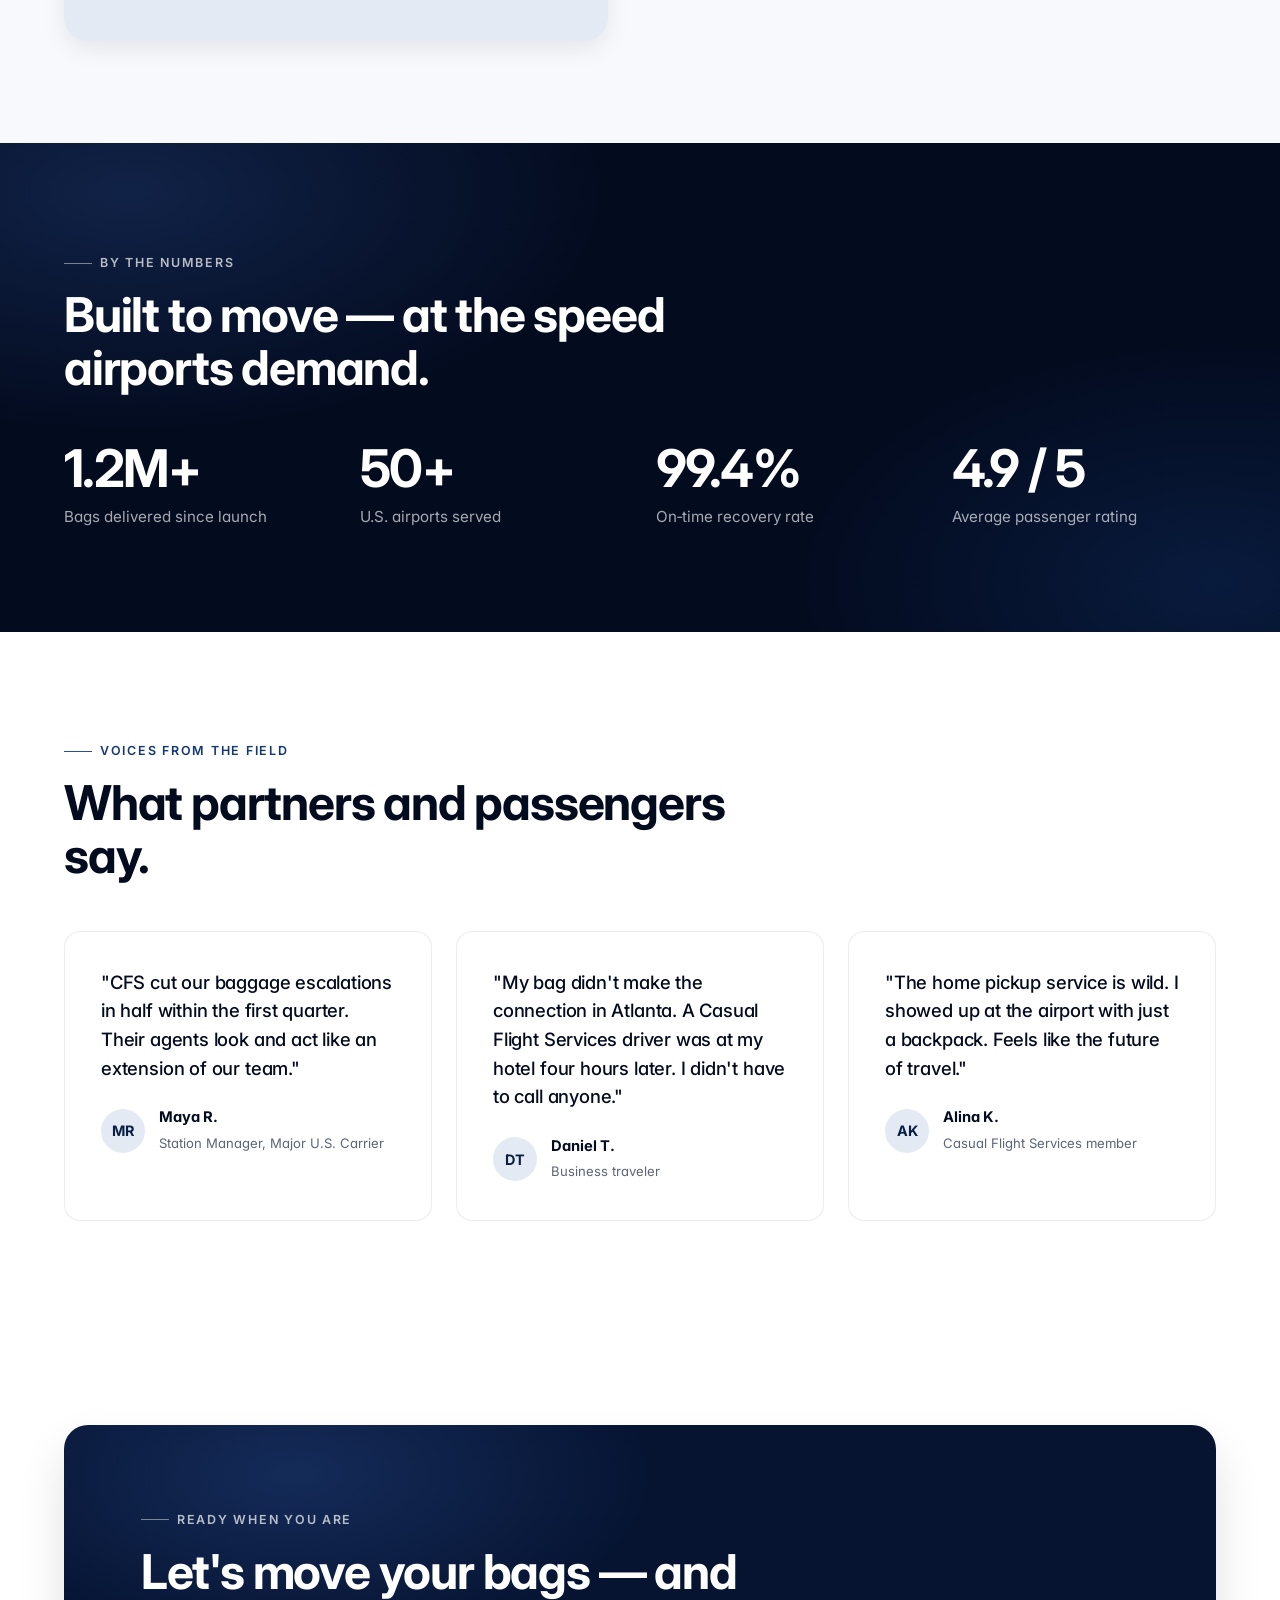
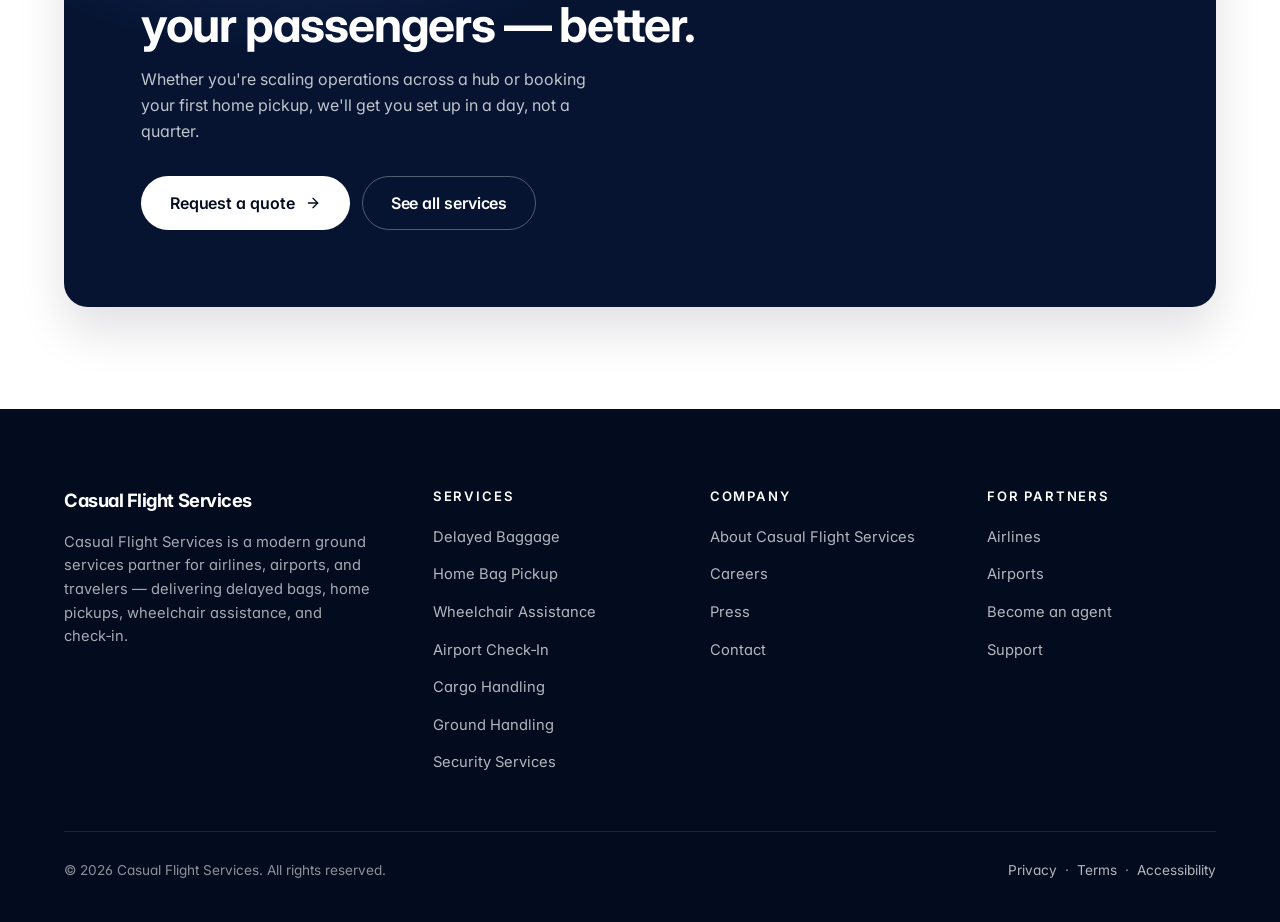
==== commit 4da6306b: "feat(hero): remove split image, run text column full-width - index.html: removed the .hero-visual bl" ====
--- a/index.html
+++ b/index.html
@@ -78,17 +78,6 @@
             <div><strong>50+</strong><span>Airports served</span></div>
           </div>
         </div>
-
-        <div class="hero-visual reveal" data-delay="2">
-          <img src="https://images.unsplash.com/photo-1521791136064-7986c2920216?auto=format&fit=crop&w=1200&q=80" alt="Professional baggage handler greeting a happy traveler" />
-          <div class="hero-card">
-            <span class="pulse" aria-hidden="true"></span>
-            <div>
-              <strong>Live dispatch — 12 stations</strong>
-              <span>Recovery agents on the move now</span>
-            </div>
-          </div>
-        </div>
       </div>
     </div>
   </section>
--- a/css/styles.css
+++ b/css/styles.css
@@ -495,10 +495,11 @@
   border-color: rgba(255,255,255,0.85);
   color: #ffffff;
 }
-/* With the hero-visual removed the text column should breathe across
-   the full width but the copy should stay left-aligned and capped. */
+/* With the hero-visual removed the text column spans the full grid
+   width. .lead already self-caps at 62ch so the paragraph stays
+   readable; the h1 + meta row stretch across the container. */
 .hero-grid:not(:has(.hero-visual)) {
-  grid-template-columns: minmax(0, 720px);
+  grid-template-columns: 1fr;
 }
 
 .hero-visual {
